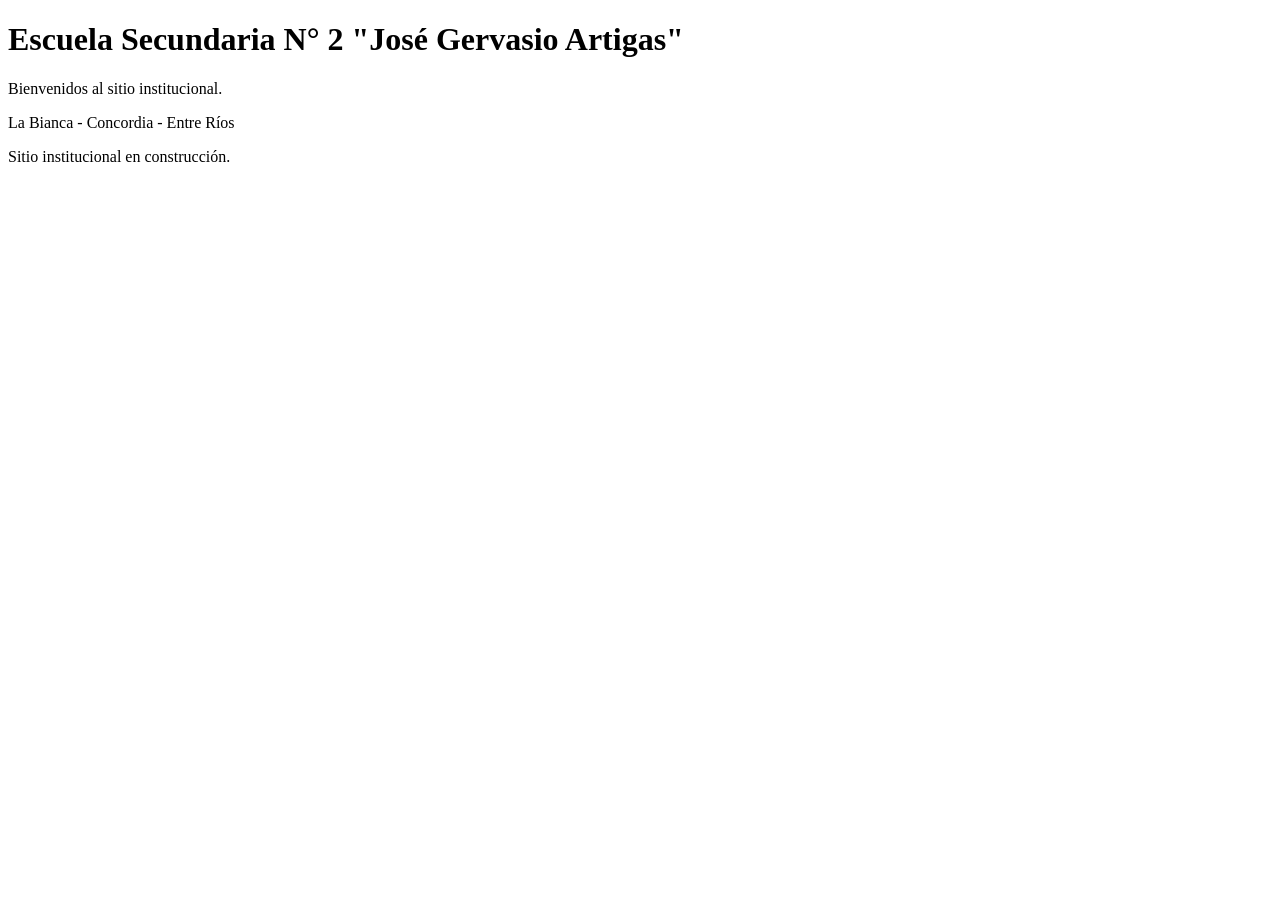
==== index.html @ c614b8de "Update index.html" ====
<!DOCTYPE html>
<html lang="es">
<head>
<meta charset="UTF-8">
<meta name="viewport" content="width=device-width, initial-scale=1.0">
<title>Escuela Secundaria N° 2 José Gervasio Artigas</title>
</head>
<body>

<h1>Escuela Secundaria N° 2 "José Gervasio Artigas"</h1>

<p>Bienvenidos al sitio institucional.</p>

<p>La Bianca - Concordia - Entre Ríos</p>

<p>Sitio institucional en construcción.</p>

</body>
</html>
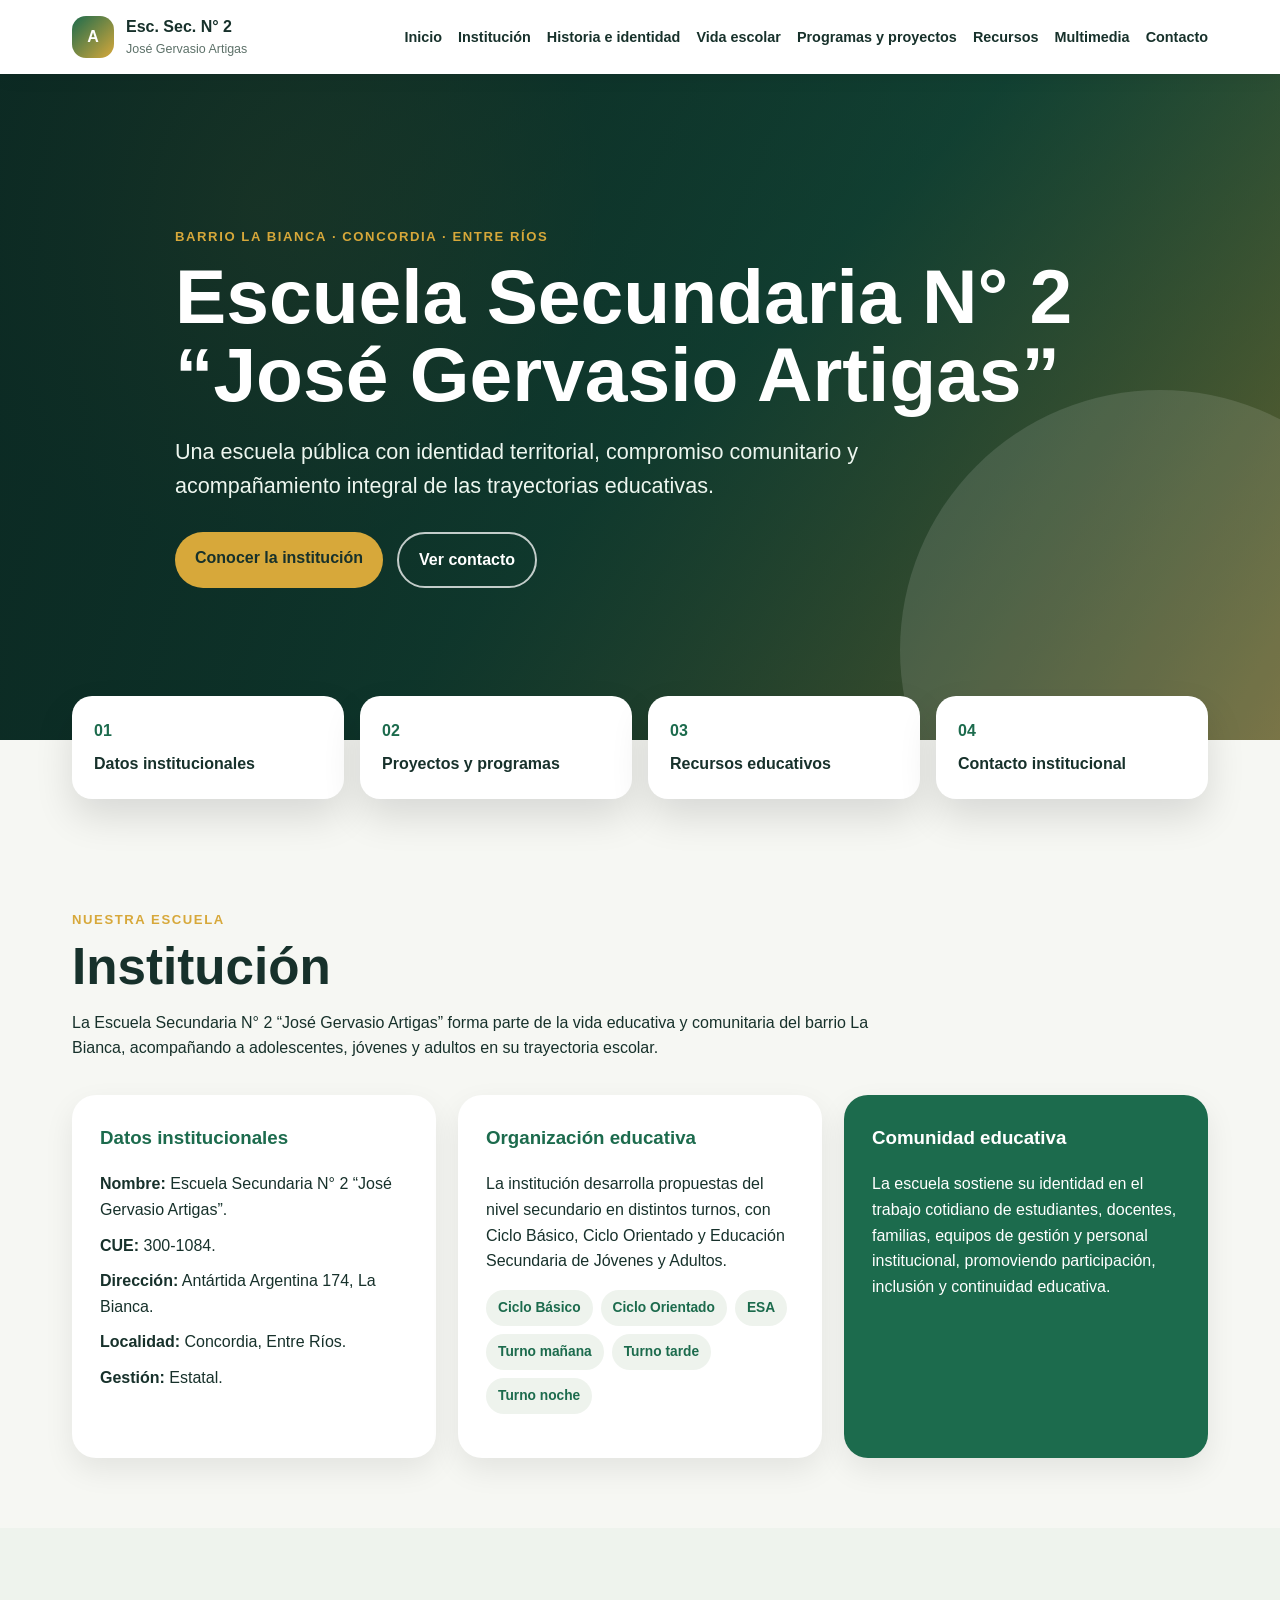
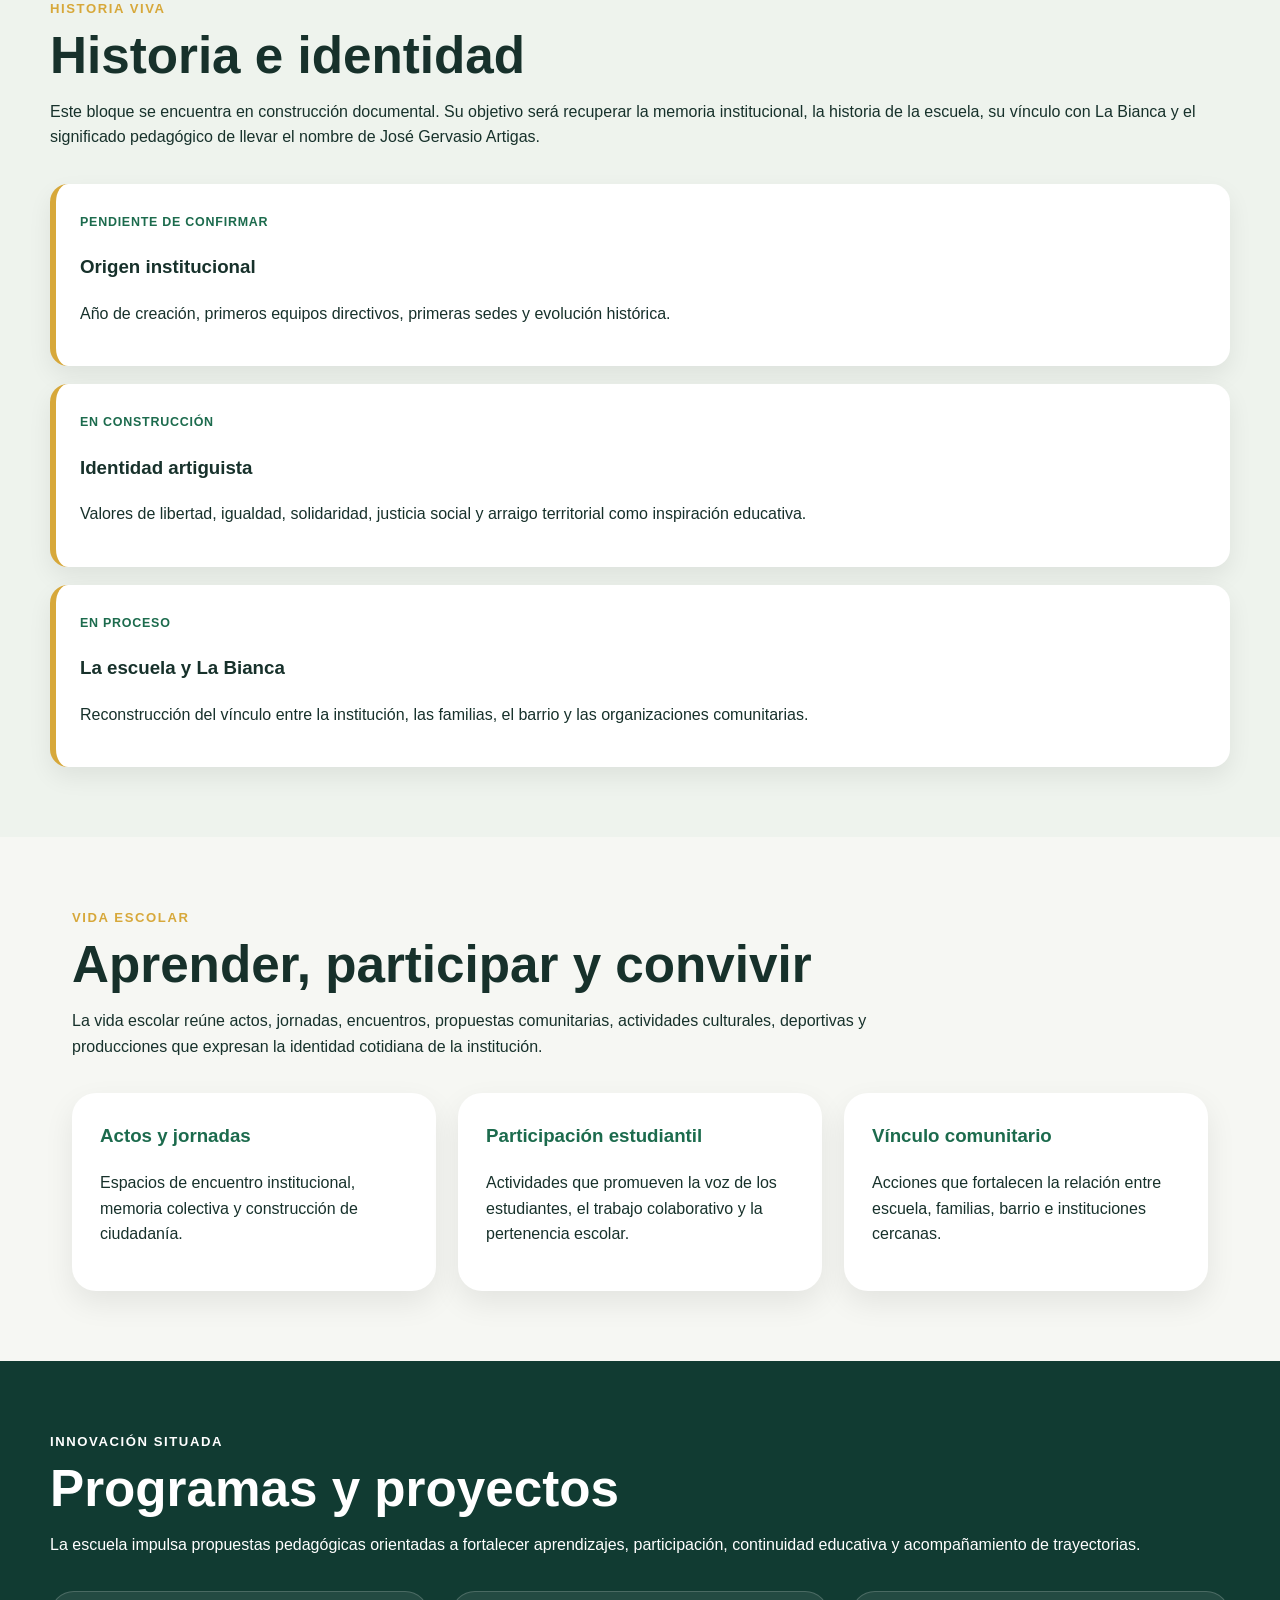
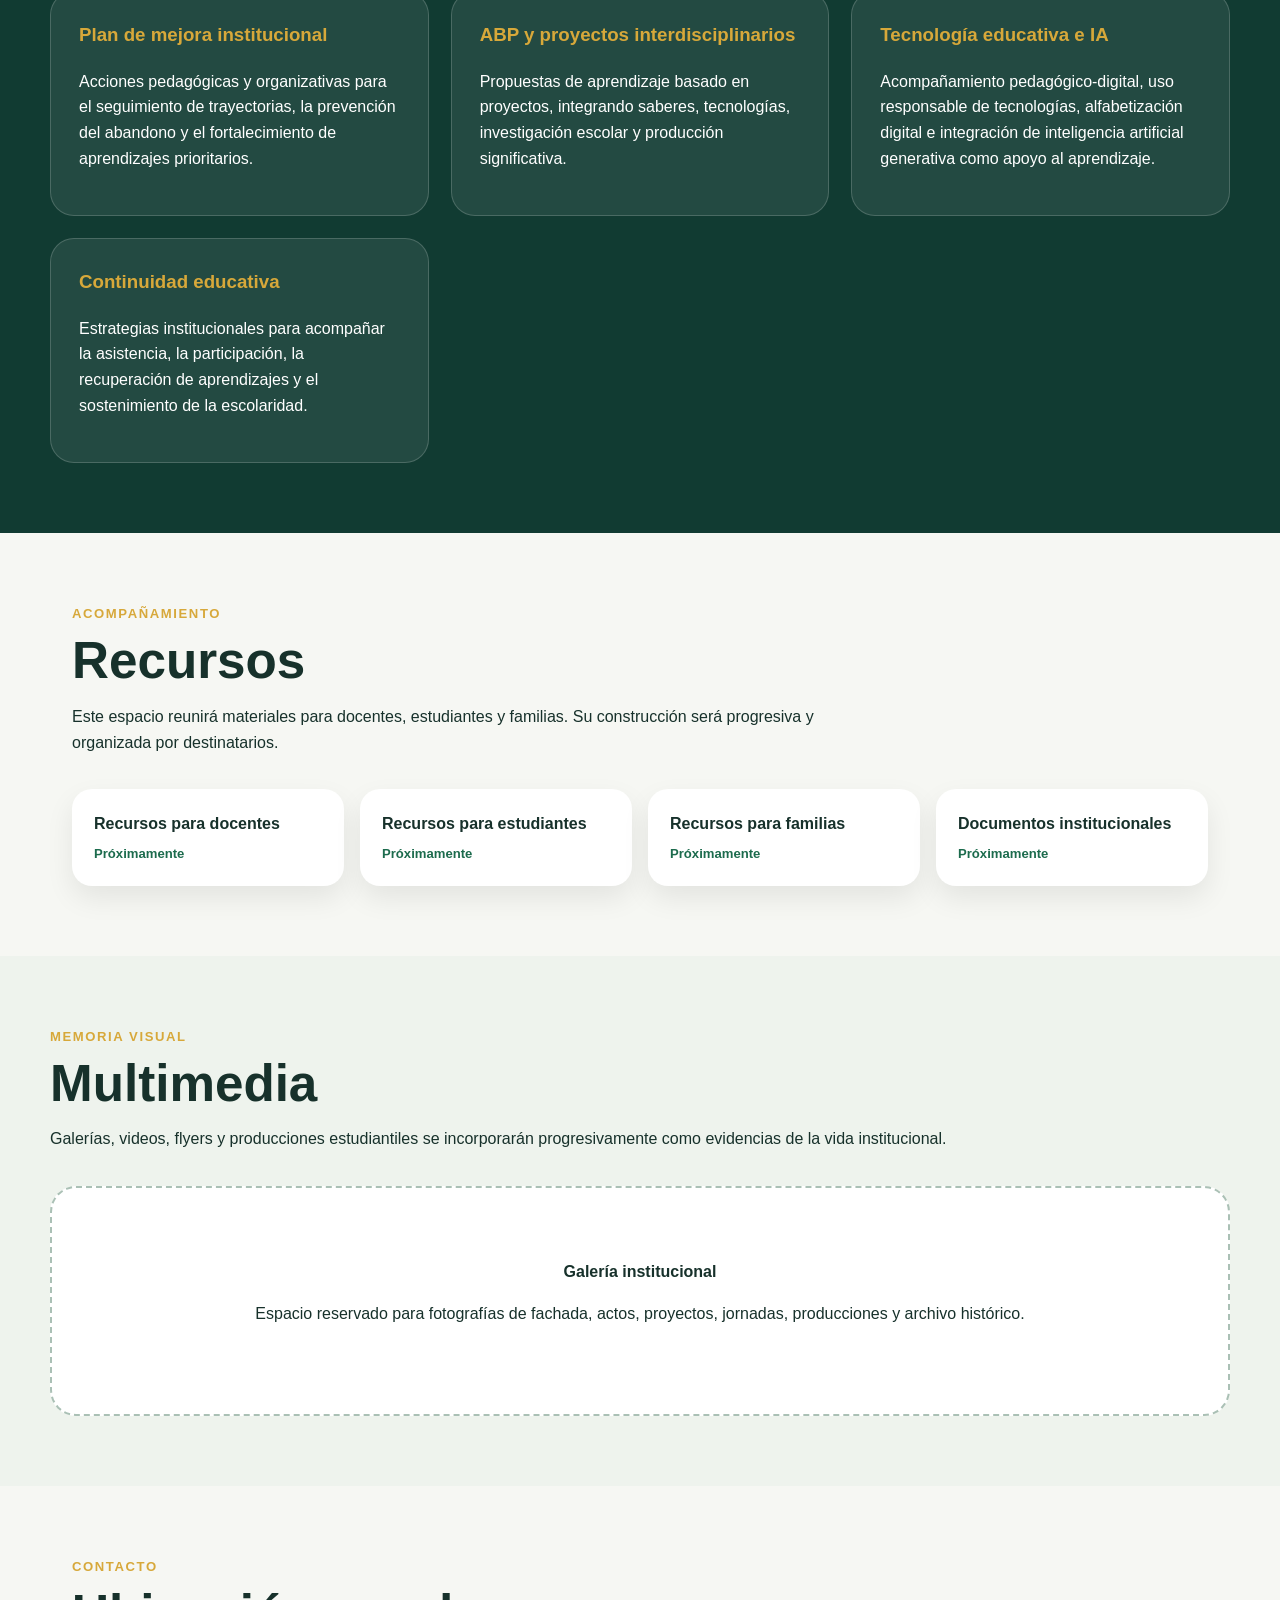
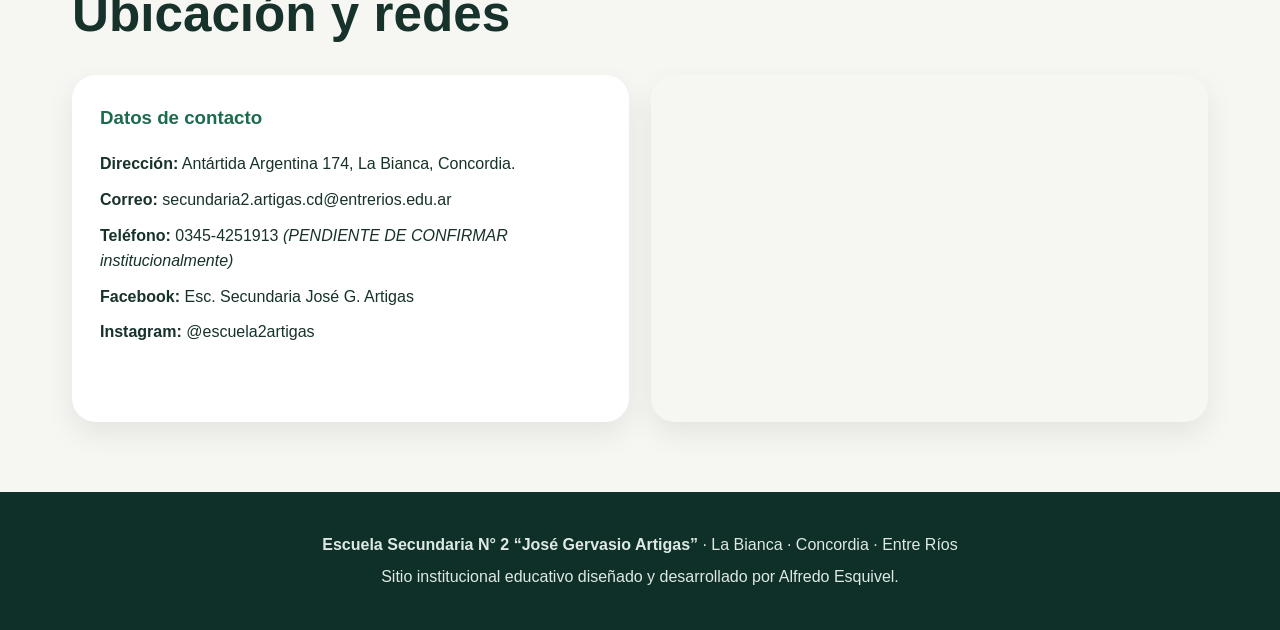
==== commit 6ae46687: "Inicio" ====
--- a/index.html
+++ b/index.html
@@ -1,19 +1,235 @@
 <!DOCTYPE html>
 <html lang="es">
 <head>
-<meta charset="UTF-8">
-<meta name="viewport" content="width=device-width, initial-scale=1.0">
-<title>Escuela Secundaria N° 2 José Gervasio Artigas</title>
+  <meta charset="UTF-8" />
+  <meta name="viewport" content="width=device-width, initial-scale=1.0" />
+  <title>Escuela Secundaria N° 2 José Gervasio Artigas</title>
+  <meta name="description" content="Sitio institucional de la Escuela Secundaria N° 2 José Gervasio Artigas, barrio La Bianca, Concordia, Entre Ríos." />
+  <meta name="keywords" content="Escuela Secundaria N° 2, José Gervasio Artigas, La Bianca, Concordia, Entre Ríos, educación secundaria" />
+  <meta name="author" content="Escuela Secundaria N° 2 José Gervasio Artigas" />
+  <link rel="stylesheet" href="styles.css" />
 </head>
 <body>
-
-<h1>Escuela Secundaria N° 2 "José Gervasio Artigas"</h1>
-
-<p>Bienvenidos al sitio institucional.</p>
-
-<p>La Bianca - Concordia - Entre Ríos</p>
-
-<p>Sitio institucional en construcción.</p>
-
+  <header class="site-header">
+    <nav class="navbar" aria-label="Navegación principal">
+      <a class="brand" href="#inicio">
+        <span class="brand-mark">A</span>
+        <span>
+          <strong>Esc. Sec. N° 2</strong>
+          <small>José Gervasio Artigas</small>
+        </span>
+      </a>
+      <button class="menu-toggle" aria-label="Abrir menú" aria-expanded="false">☰</button>
+      <ul class="nav-links">
+        <li><a href="#inicio">Inicio</a></li>
+        <li><a href="#institucion">Institución</a></li>
+        <li><a href="#identidad">Historia e identidad</a></li>
+        <li><a href="#vida-escolar">Vida escolar</a></li>
+        <li><a href="#proyectos">Programas y proyectos</a></li>
+        <li><a href="#recursos">Recursos</a></li>
+        <li><a href="#multimedia">Multimedia</a></li>
+        <li><a href="#contacto">Contacto</a></li>
+      </ul>
+    </nav>
+  </header>
+
+  <main>
+    <section id="inicio" class="hero">
+      <div class="hero-overlay"></div>
+      <div class="hero-content">
+        <p class="eyebrow">Barrio La Bianca · Concordia · Entre Ríos</p>
+        <h1>Escuela Secundaria N° 2 “José Gervasio Artigas”</h1>
+        <p class="lead">Una escuela pública con identidad territorial, compromiso comunitario y acompañamiento integral de las trayectorias educativas.</p>
+        <div class="hero-actions">
+          <a class="btn primary" href="#institucion">Conocer la institución</a>
+          <a class="btn secondary" href="#contacto">Ver contacto</a>
+        </div>
+      </div>
+    </section>
+
+    <section class="quick-access" aria-label="Accesos rápidos">
+      <a href="#institucion"><span>01</span> Datos institucionales</a>
+      <a href="#proyectos"><span>02</span> Proyectos y programas</a>
+      <a href="#recursos"><span>03</span> Recursos educativos</a>
+      <a href="#contacto"><span>04</span> Contacto institucional</a>
+    </section>
+
+    <section id="institucion" class="section">
+      <div class="section-heading">
+        <p class="eyebrow">Nuestra escuela</p>
+        <h2>Institución</h2>
+        <p>La Escuela Secundaria N° 2 “José Gervasio Artigas” forma parte de la vida educativa y comunitaria del barrio La Bianca, acompañando a adolescentes, jóvenes y adultos en su trayectoria escolar.</p>
+      </div>
+
+      <div class="info-grid">
+        <article class="card">
+          <h3>Datos institucionales</h3>
+          <ul class="clean-list">
+            <li><strong>Nombre:</strong> Escuela Secundaria N° 2 “José Gervasio Artigas”.</li>
+            <li><strong>CUE:</strong> 300-1084.</li>
+            <li><strong>Dirección:</strong> Antártida Argentina 174, La Bianca.</li>
+            <li><strong>Localidad:</strong> Concordia, Entre Ríos.</li>
+            <li><strong>Gestión:</strong> Estatal.</li>
+          </ul>
+        </article>
+
+        <article class="card">
+          <h3>Organización educativa</h3>
+          <p>La institución desarrolla propuestas del nivel secundario en distintos turnos, con Ciclo Básico, Ciclo Orientado y Educación Secundaria de Jóvenes y Adultos.</p>
+          <ul class="tags">
+            <li>Ciclo Básico</li>
+            <li>Ciclo Orientado</li>
+            <li>ESA</li>
+            <li>Turno mañana</li>
+            <li>Turno tarde</li>
+            <li>Turno noche</li>
+          </ul>
+        </article>
+
+        <article class="card highlight">
+          <h3>Comunidad educativa</h3>
+          <p>La escuela sostiene su identidad en el trabajo cotidiano de estudiantes, docentes, familias, equipos de gestión y personal institucional, promoviendo participación, inclusión y continuidad educativa.</p>
+        </article>
+      </div>
+    </section>
+
+    <section id="identidad" class="section soft">
+      <div class="section-heading">
+        <p class="eyebrow">Historia viva</p>
+        <h2>Historia e identidad</h2>
+        <p>Este bloque se encuentra en construcción documental. Su objetivo será recuperar la memoria institucional, la historia de la escuela, su vínculo con La Bianca y el significado pedagógico de llevar el nombre de José Gervasio Artigas.</p>
+      </div>
+      <div class="timeline">
+        <div class="timeline-item">
+          <span>PENDIENTE DE CONFIRMAR</span>
+          <h3>Origen institucional</h3>
+          <p>Año de creación, primeros equipos directivos, primeras sedes y evolución histórica.</p>
+        </div>
+        <div class="timeline-item">
+          <span>EN CONSTRUCCIÓN</span>
+          <h3>Identidad artiguista</h3>
+          <p>Valores de libertad, igualdad, solidaridad, justicia social y arraigo territorial como inspiración educativa.</p>
+        </div>
+        <div class="timeline-item">
+          <span>EN PROCESO</span>
+          <h3>La escuela y La Bianca</h3>
+          <p>Reconstrucción del vínculo entre la institución, las familias, el barrio y las organizaciones comunitarias.</p>
+        </div>
+      </div>
+    </section>
+
+    <section id="vida-escolar" class="section">
+      <div class="section-heading">
+        <p class="eyebrow">Vida escolar</p>
+        <h2>Aprender, participar y convivir</h2>
+        <p>La vida escolar reúne actos, jornadas, encuentros, propuestas comunitarias, actividades culturales, deportivas y producciones que expresan la identidad cotidiana de la institución.</p>
+      </div>
+      <div class="feature-grid">
+        <article>
+          <h3>Actos y jornadas</h3>
+          <p>Espacios de encuentro institucional, memoria colectiva y construcción de ciudadanía.</p>
+        </article>
+        <article>
+          <h3>Participación estudiantil</h3>
+          <p>Actividades que promueven la voz de los estudiantes, el trabajo colaborativo y la pertenencia escolar.</p>
+        </article>
+        <article>
+          <h3>Vínculo comunitario</h3>
+          <p>Acciones que fortalecen la relación entre escuela, familias, barrio e instituciones cercanas.</p>
+        </article>
+      </div>
+    </section>
+
+    <section id="proyectos" class="section deep">
+      <div class="section-heading light">
+        <p class="eyebrow">Innovación situada</p>
+        <h2>Programas y proyectos</h2>
+        <p>La escuela impulsa propuestas pedagógicas orientadas a fortalecer aprendizajes, participación, continuidad educativa y acompañamiento de trayectorias.</p>
+      </div>
+      <div class="project-grid">
+        <article class="project-card">
+          <h3>Plan de mejora institucional</h3>
+          <p>Acciones pedagógicas y organizativas para el seguimiento de trayectorias, la prevención del abandono y el fortalecimiento de aprendizajes prioritarios.</p>
+        </article>
+        <article class="project-card">
+          <h3>ABP y proyectos interdisciplinarios</h3>
+          <p>Propuestas de aprendizaje basado en proyectos, integrando saberes, tecnologías, investigación escolar y producción significativa.</p>
+        </article>
+        <article class="project-card">
+          <h3>Tecnología educativa e IA</h3>
+          <p>Acompañamiento pedagógico-digital, uso responsable de tecnologías, alfabetización digital e integración de inteligencia artificial generativa como apoyo al aprendizaje.</p>
+        </article>
+        <article class="project-card">
+          <h3>Continuidad educativa</h3>
+          <p>Estrategias institucionales para acompañar la asistencia, la participación, la recuperación de aprendizajes y el sostenimiento de la escolaridad.</p>
+        </article>
+      </div>
+    </section>
+
+    <section id="recursos" class="section">
+      <div class="section-heading">
+        <p class="eyebrow">Acompañamiento</p>
+        <h2>Recursos</h2>
+        <p>Este espacio reunirá materiales para docentes, estudiantes y familias. Su construcción será progresiva y organizada por destinatarios.</p>
+      </div>
+      <div class="resources">
+        <a href="#" aria-disabled="true">Recursos para docentes <span>Próximamente</span></a>
+        <a href="#" aria-disabled="true">Recursos para estudiantes <span>Próximamente</span></a>
+        <a href="#" aria-disabled="true">Recursos para familias <span>Próximamente</span></a>
+        <a href="#" aria-disabled="true">Documentos institucionales <span>Próximamente</span></a>
+      </div>
+    </section>
+
+    <section id="multimedia" class="section soft">
+      <div class="section-heading">
+        <p class="eyebrow">Memoria visual</p>
+        <h2>Multimedia</h2>
+        <p>Galerías, videos, flyers y producciones estudiantiles se incorporarán progresivamente como evidencias de la vida institucional.</p>
+      </div>
+      <div class="gallery-placeholder">
+        <div>
+          <strong>Galería institucional</strong>
+          <p>Espacio reservado para fotografías de fachada, actos, proyectos, jornadas, producciones y archivo histórico.</p>
+        </div>
+      </div>
+    </section>
+
+    <section id="contacto" class="section contact">
+      <div class="section-heading">
+        <p class="eyebrow">Contacto</p>
+        <h2>Ubicación y redes</h2>
+      </div>
+      <div class="contact-grid">
+        <article class="card">
+          <h3>Datos de contacto</h3>
+          <ul class="clean-list">
+            <li><strong>Dirección:</strong> Antártida Argentina 174, La Bianca, Concordia.</li>
+            <li><strong>Correo:</strong> secundaria2.artigas.cd@entrerios.edu.ar</li>
+            <li><strong>Teléfono:</strong> 0345-4251913 <em>(PENDIENTE DE CONFIRMAR institucionalmente)</em></li>
+            <li><strong>Facebook:</strong> Esc. Secundaria José G. Artigas</li>
+            <li><strong>Instagram:</strong> @escuela2artigas</li>
+          </ul>
+        </article>
+        <article class="map-card">
+          <iframe title="Mapa de la Escuela Secundaria N° 2 José Gervasio Artigas" src="https://www.google.com/maps?q=Ant%C3%A1rtida%20Argentina%20174%20La%20Bianca%20Concordia%20Entre%20R%C3%ADos&output=embed" loading="lazy"></iframe>
+        </article>
+      </div>
+    </section>
+  </main>
+
+  <footer class="footer">
+    <p><strong>Escuela Secundaria N° 2 “José Gervasio Artigas”</strong> · La Bianca · Concordia · Entre Ríos</p>
+    <p>Sitio institucional educativo diseñado y desarrollado por Alfredo Esquivel.</p>
+  </footer>
+
+  <script>
+    const toggle = document.querySelector('.menu-toggle');
+    const nav = document.querySelector('.nav-links');
+    toggle.addEventListener('click', () => {
+      const expanded = toggle.getAttribute('aria-expanded') === 'true';
+      toggle.setAttribute('aria-expanded', !expanded);
+      nav.classList.toggle('open');
+    });
+  </script>
 </body>
 </html>
--- a/styles.css
+++ b/styles.css
@@ -0,0 +1 @@
+*{box-sizing:border-box}html{scroll-behavior:smooth}body{margin:0;font-family:Arial,Helvetica,sans-serif;color:#17312b;background:#f6f7f3;line-height:1.6}.site-header{position:sticky;top:0;z-index:20;background:rgba(255,255,255,.95);backdrop-filter:blur(12px);box-shadow:0 2px 18px rgba(0,0,0,.08)}.navbar{max-width:1180px;margin:auto;display:flex;align-items:center;justify-content:space-between;padding:14px 22px}.brand{display:flex;gap:12px;align-items:center;text-decoration:none;color:#17312b}.brand-mark{width:42px;height:42px;border-radius:14px;background:linear-gradient(135deg,#1c6b4d,#d7a83a);display:grid;place-items:center;color:#fff;font-weight:800}.brand small{display:block;color:#5d7169;font-size:.78rem}.nav-links{display:flex;gap:16px;list-style:none;margin:0;padding:0}.nav-links a{color:#17312b;text-decoration:none;font-weight:700;font-size:.9rem}.nav-links a:hover{color:#1c6b4d}.menu-toggle{display:none;border:0;background:#1c6b4d;color:#fff;border-radius:10px;font-size:1.3rem;padding:8px 12px}.hero{position:relative;min-height:74vh;display:flex;align-items:center;background:radial-gradient(circle at 20% 20%,rgba(215,168,58,.35),transparent 30%),linear-gradient(135deg,#103d32,#1d6b4e 52%,#d7a83a);overflow:hidden}.hero:after{content:"";position:absolute;right:-140px;bottom:-170px;width:520px;height:520px;border-radius:50%;background:rgba(255,255,255,.12)}.hero-overlay{position:absolute;inset:0;background:linear-gradient(90deg,rgba(11,40,34,.92),rgba(11,40,34,.55))}.hero-content{position:relative;max-width:1180px;margin:auto;padding:80px 24px;color:#fff}.eyebrow{text-transform:uppercase;letter-spacing:.12em;font-weight:800;font-size:.82rem;color:#d7a83a;margin:0 0 10px}.hero h1{font-size:clamp(2.3rem,6vw,5rem);line-height:1.02;margin:0 0 18px;max-width:930px}.lead{font-size:clamp(1.1rem,2vw,1.35rem);max-width:760px;color:#edf6ef}.hero-actions{display:flex;gap:14px;flex-wrap:wrap;margin-top:28px}.btn{display:inline-block;padding:13px 20px;border-radius:999px;font-weight:800;text-decoration:none}.btn.primary{background:#d7a83a;color:#17312b}.btn.secondary{border:2px solid rgba(255,255,255,.75);color:#fff}.quick-access{max-width:1180px;margin:-44px auto 40px;position:relative;z-index:5;display:grid;grid-template-columns:repeat(4,1fr);gap:16px;padding:0 22px}.quick-access a{background:#fff;border-radius:20px;padding:22px;text-decoration:none;color:#17312b;font-weight:800;box-shadow:0 18px 38px rgba(0,0,0,.12)}.quick-access span{display:block;color:#1c6b4d;margin-bottom:8px}.section{max-width:1180px;margin:auto;padding:70px 22px}.section.soft{max-width:none;background:#eef3ed}.section.soft>.section-heading,.section.soft>.timeline,.section.soft>.gallery-placeholder{max-width:1180px;margin-left:auto;margin-right:auto}.section.deep{max-width:none;background:#113b32;color:#fff}.section.deep>.section-heading,.section.deep>.project-grid{max-width:1180px;margin-left:auto;margin-right:auto}.section-heading{max-width:820px;margin-bottom:34px}.section-heading h2{font-size:clamp(2rem,4vw,3.2rem);line-height:1.05;margin:0 0 12px;color:#17312b}.section-heading.light h2,.section-heading.light p{color:#fff}.info-grid,.feature-grid,.project-grid,.contact-grid{display:grid;grid-template-columns:repeat(3,1fr);gap:22px}.contact-grid{grid-template-columns:1fr 1fr}.card,.feature-grid article,.project-card{background:#fff;border-radius:24px;padding:28px;box-shadow:0 12px 30px rgba(0,0,0,.08)}.card h3,.feature-grid h3,.project-card h3{margin-top:0;color:#1c6b4d}.card.highlight{background:#1c6b4d;color:#fff}.card.highlight h3{color:#fff}.clean-list{padding-left:0;list-style:none}.clean-list li{margin:10px 0}.tags{display:flex;flex-wrap:wrap;gap:8px;padding:0;list-style:none}.tags li{background:#eef3ed;color:#1c6b4d;border-radius:999px;padding:7px 12px;font-weight:700;font-size:.86rem}.timeline{display:grid;gap:18px}.timeline-item{background:#fff;border-left:6px solid #d7a83a;border-radius:18px;padding:24px;box-shadow:0 10px 24px rgba(0,0,0,.07)}.timeline-item span{font-weight:800;color:#1c6b4d;font-size:.78rem;letter-spacing:.06em}.project-card{background:rgba(255,255,255,.08);border:1px solid rgba(255,255,255,.18);box-shadow:none}.project-card h3{color:#d7a83a}.resources{display:grid;grid-template-columns:repeat(4,1fr);gap:16px}.resources a{display:flex;flex-direction:column;gap:6px;padding:22px;border-radius:20px;background:#fff;text-decoration:none;color:#17312b;font-weight:800;box-shadow:0 12px 28px rgba(0,0,0,.08)}.resources span{font-size:.82rem;color:#1c6b4d}.gallery-placeholder{min-height:230px;border:2px dashed #aac0b5;border-radius:26px;display:grid;place-items:center;text-align:center;background:#fff;padding:30px}.map-card{border-radius:24px;overflow:hidden;min-height:340px;box-shadow:0 12px 30px rgba(0,0,0,.08)}.map-card iframe{width:100%;height:100%;border:0;min-height:340px}.footer{text-align:center;background:#0f3029;color:#fff;padding:34px 20px}.footer p{margin:6px 0;color:#dfe9e4}@media(max-width:900px){.menu-toggle{display:block}.nav-links{position:absolute;top:70px;left:16px;right:16px;background:#fff;display:none;flex-direction:column;border-radius:18px;padding:18px;box-shadow:0 18px 38px rgba(0,0,0,.16)}.nav-links.open{display:flex}.quick-access,.info-grid,.feature-grid,.project-grid,.resources,.contact-grid{grid-template-columns:1fr}.hero{min-height:68vh}.section{padding:54px 18px}}
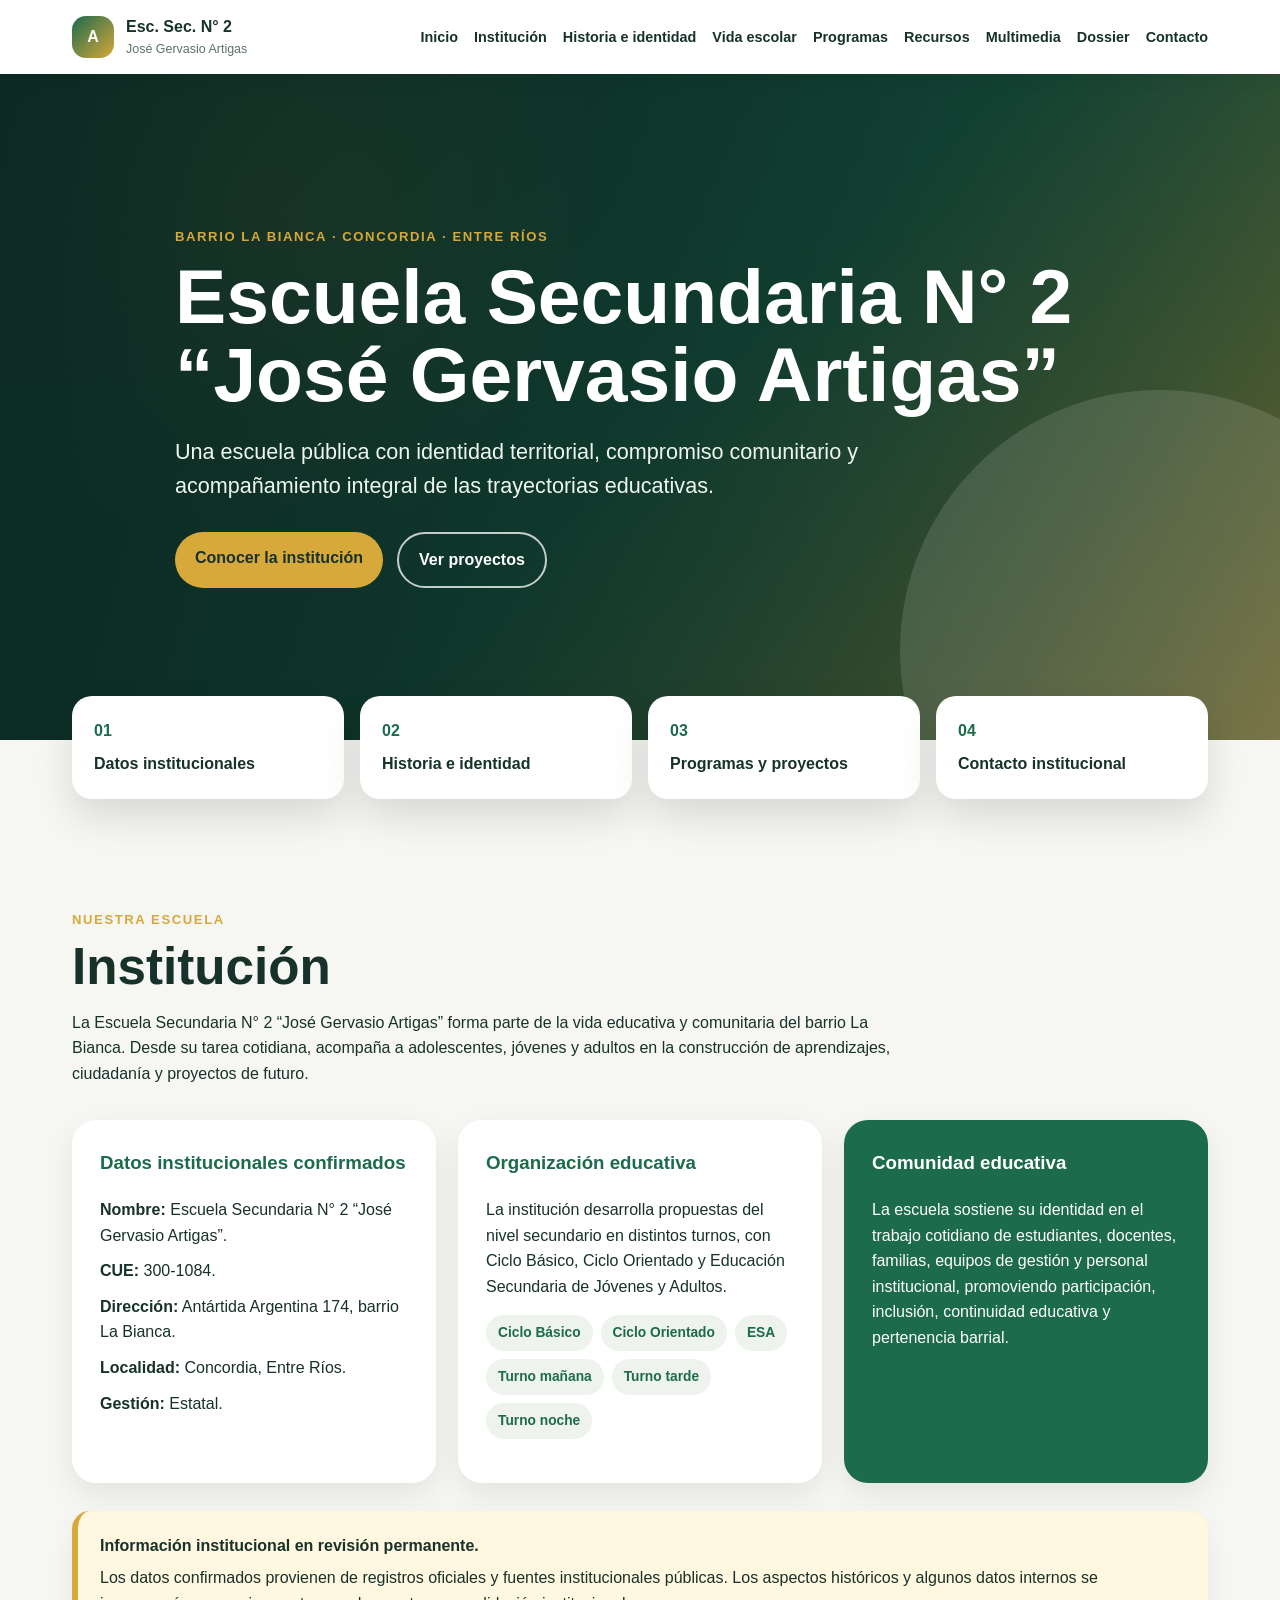
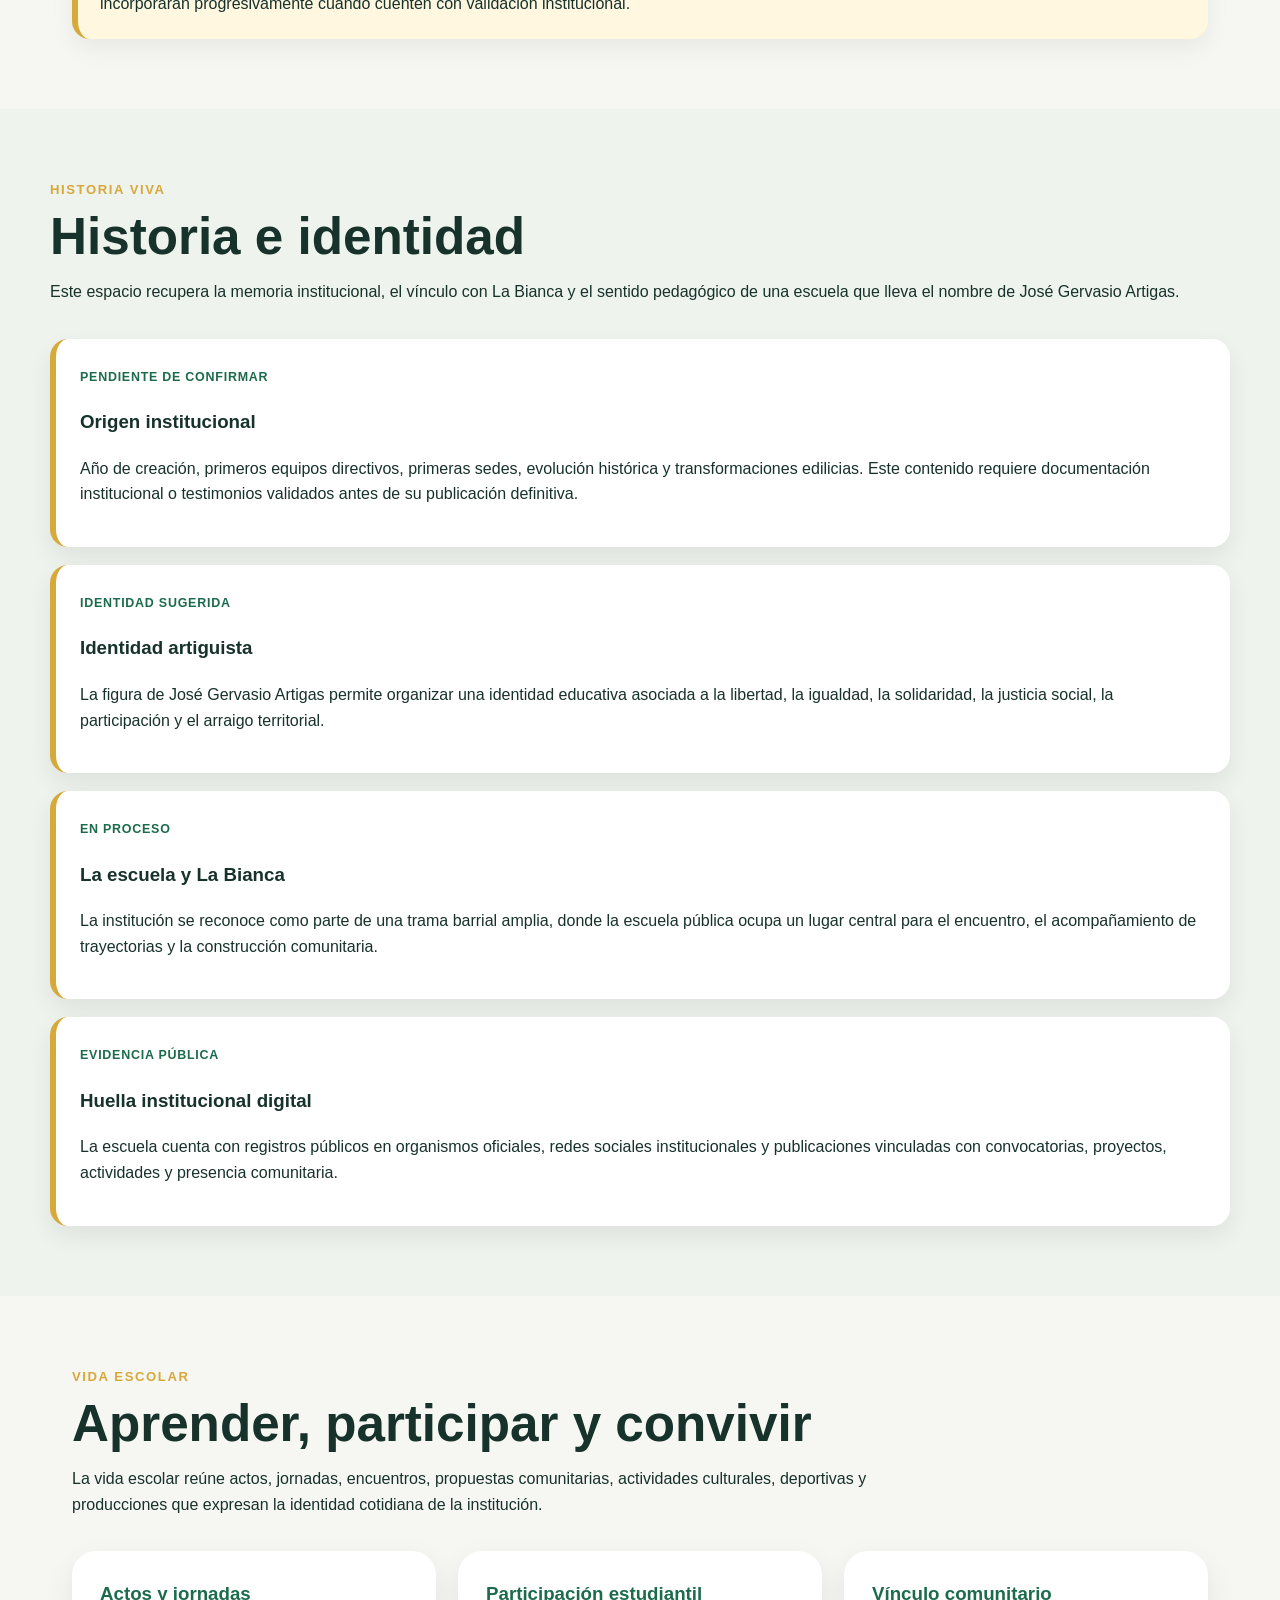
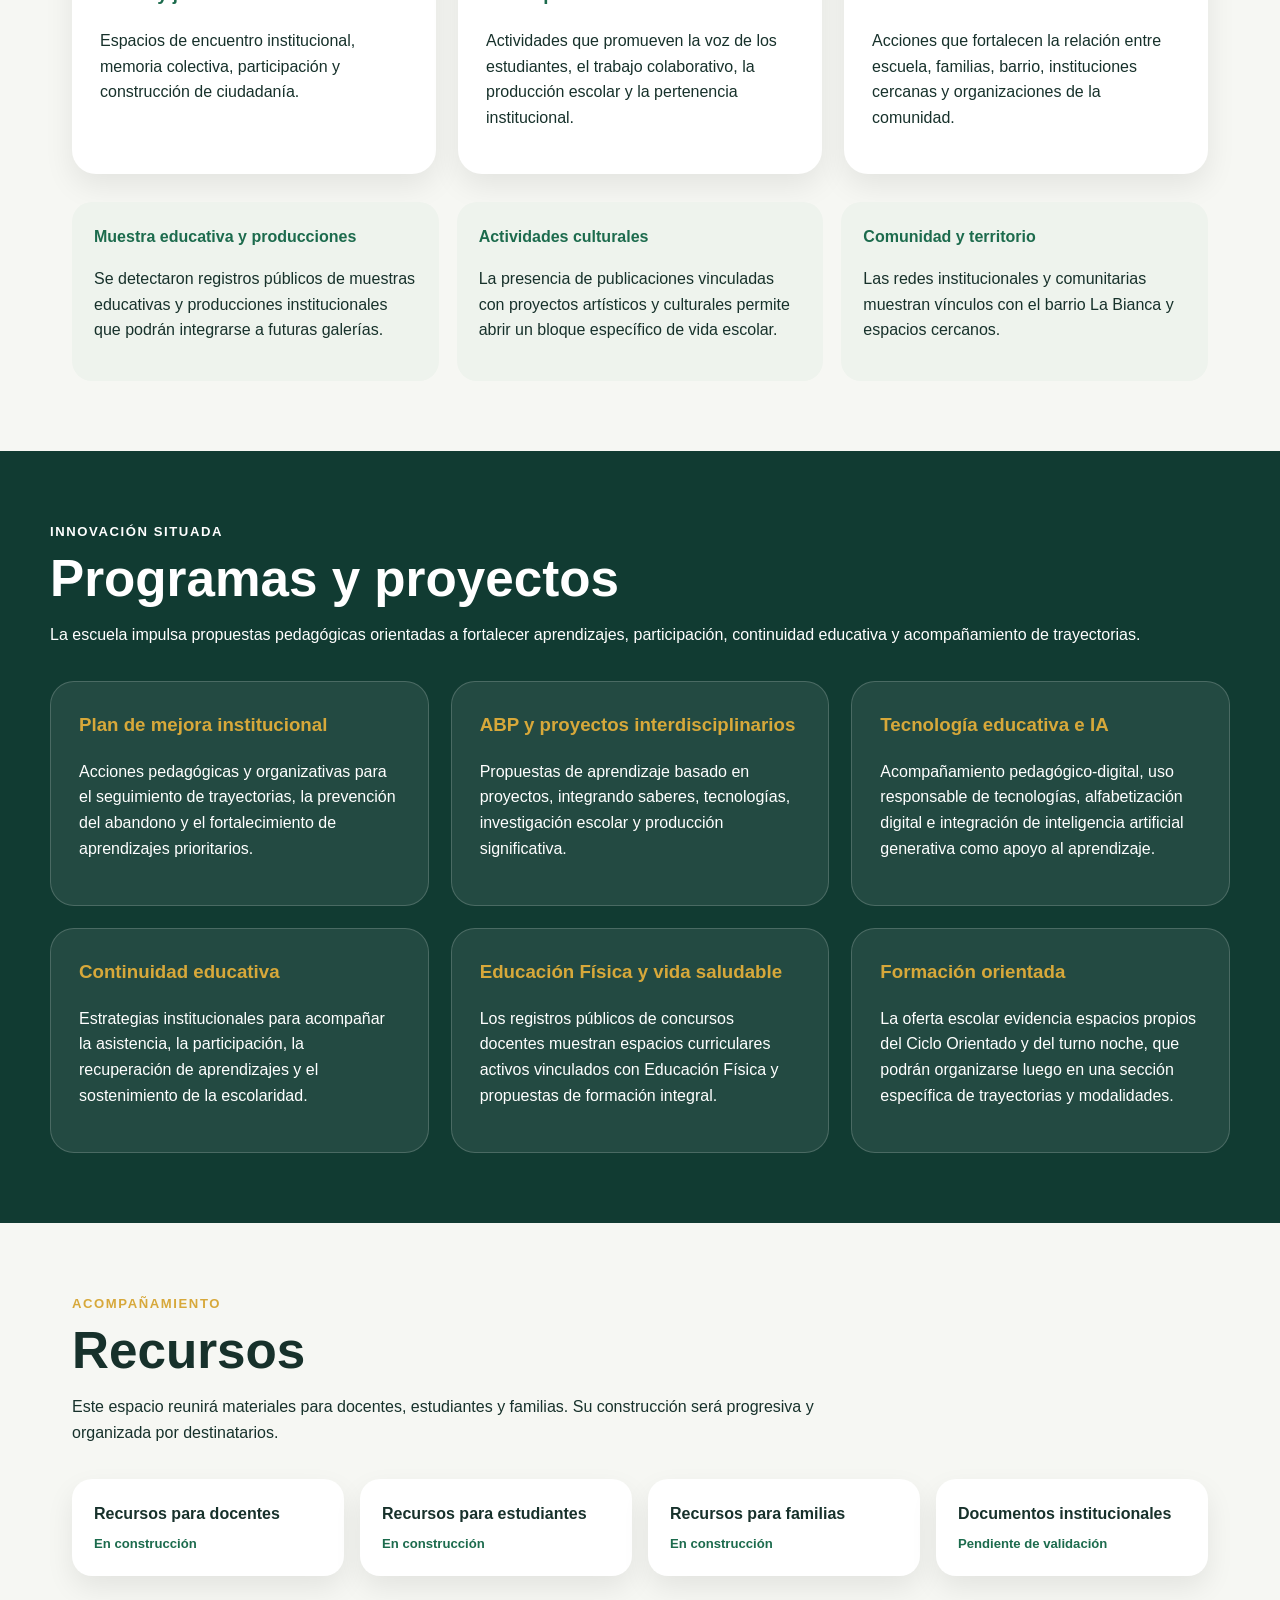
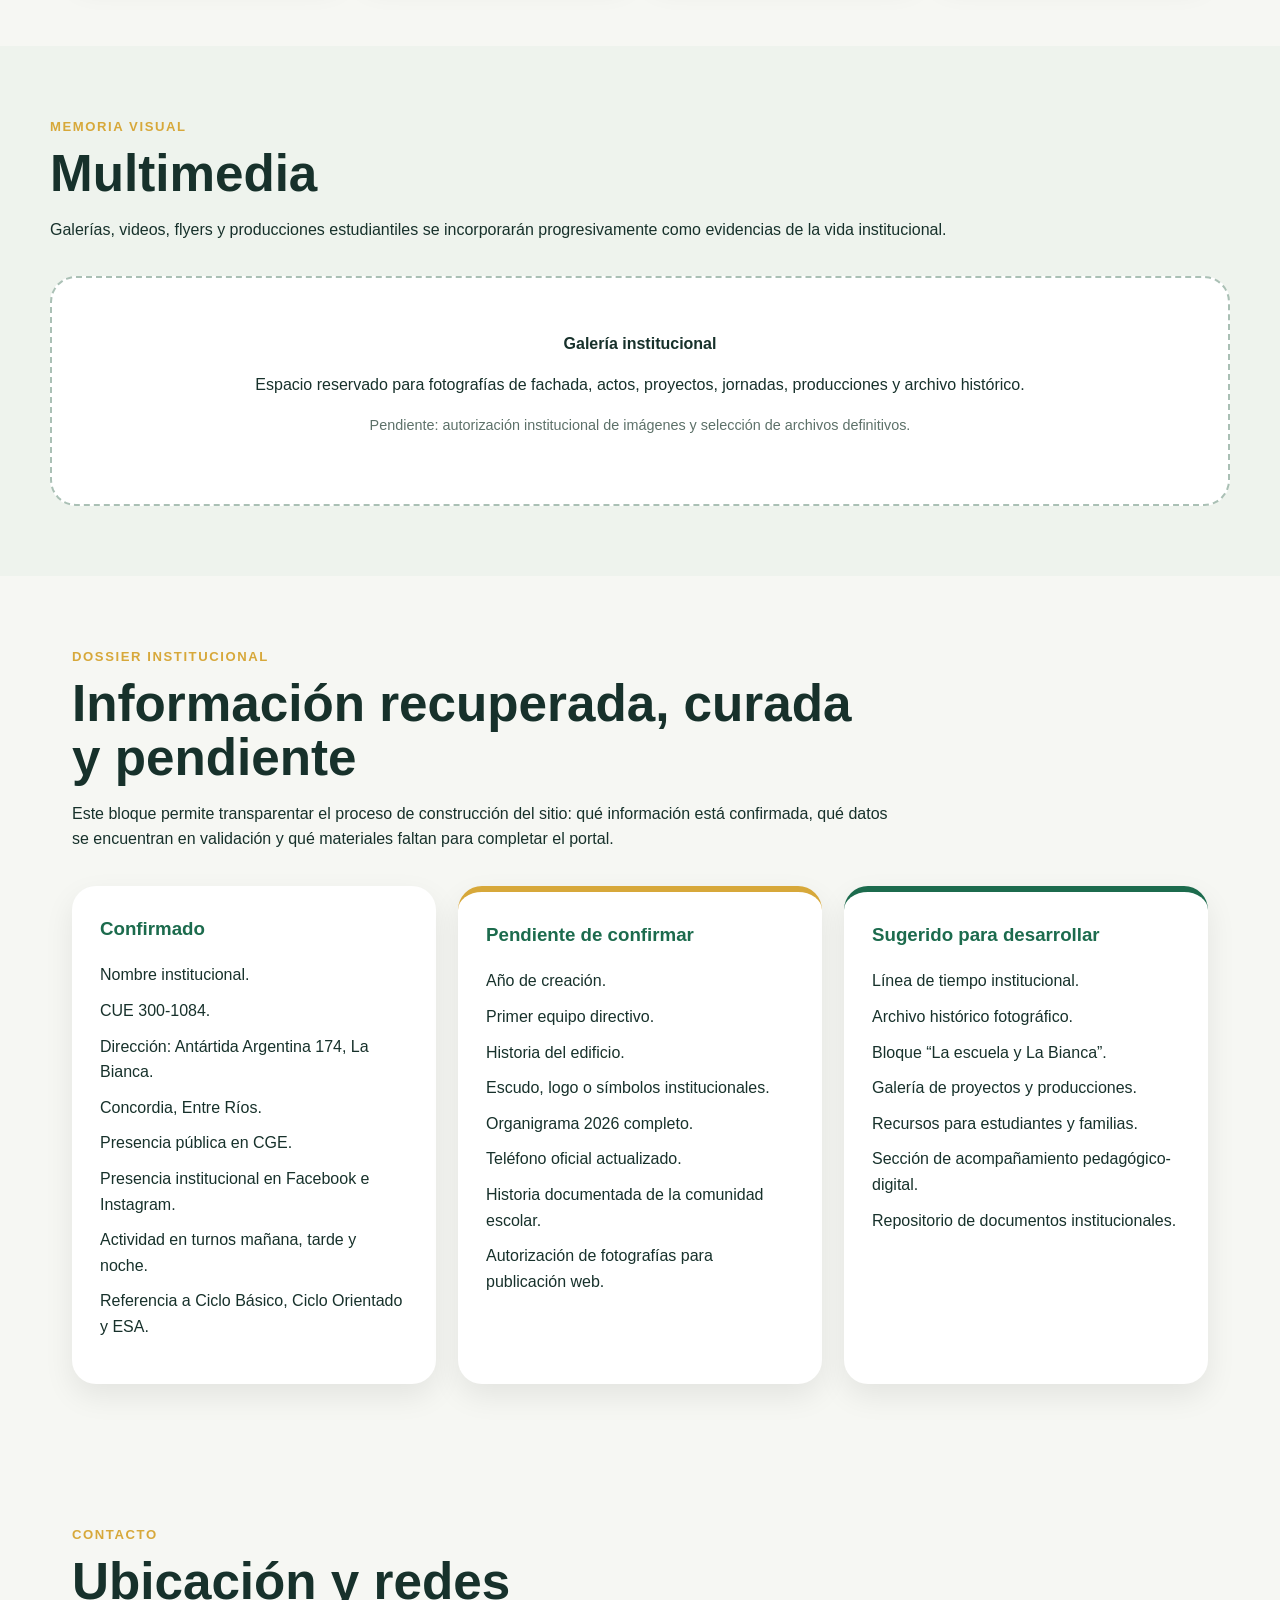
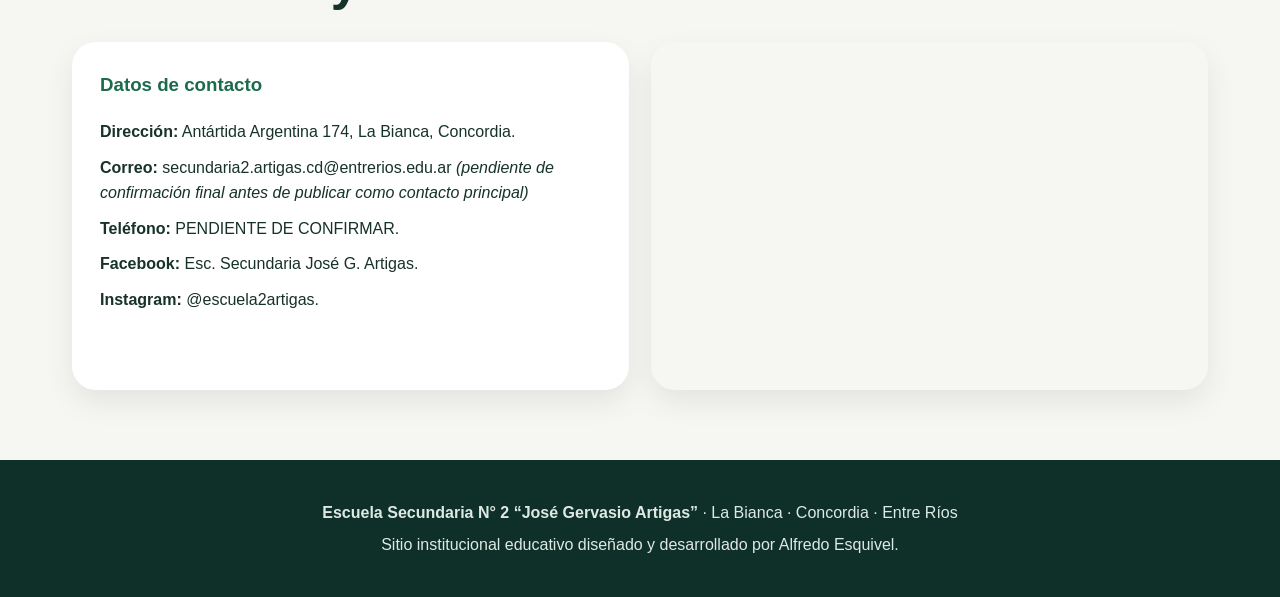
==== commit 5c2c9d56: "Inicio 2" ====
--- a/index.html
+++ b/index.html
@@ -5,7 +5,7 @@
   <meta name="viewport" content="width=device-width, initial-scale=1.0" />
   <title>Escuela Secundaria N° 2 José Gervasio Artigas</title>
   <meta name="description" content="Sitio institucional de la Escuela Secundaria N° 2 José Gervasio Artigas, barrio La Bianca, Concordia, Entre Ríos." />
-  <meta name="keywords" content="Escuela Secundaria N° 2, José Gervasio Artigas, La Bianca, Concordia, Entre Ríos, educación secundaria" />
+  <meta name="keywords" content="Escuela Secundaria N° 2, José Gervasio Artigas, La Bianca, Concordia, Entre Ríos, educación secundaria, ESA, comunidad educativa" />
   <meta name="author" content="Escuela Secundaria N° 2 José Gervasio Artigas" />
   <link rel="stylesheet" href="styles.css" />
 </head>
@@ -25,9 +25,10 @@
         <li><a href="#institucion">Institución</a></li>
         <li><a href="#identidad">Historia e identidad</a></li>
         <li><a href="#vida-escolar">Vida escolar</a></li>
-        <li><a href="#proyectos">Programas y proyectos</a></li>
+        <li><a href="#proyectos">Programas</a></li>
         <li><a href="#recursos">Recursos</a></li>
         <li><a href="#multimedia">Multimedia</a></li>
+        <li><a href="#curaduria">Dossier</a></li>
         <li><a href="#contacto">Contacto</a></li>
       </ul>
     </nav>
@@ -42,15 +43,15 @@
         <p class="lead">Una escuela pública con identidad territorial, compromiso comunitario y acompañamiento integral de las trayectorias educativas.</p>
         <div class="hero-actions">
           <a class="btn primary" href="#institucion">Conocer la institución</a>
-          <a class="btn secondary" href="#contacto">Ver contacto</a>
+          <a class="btn secondary" href="#proyectos">Ver proyectos</a>
         </div>
       </div>
     </section>
 
     <section class="quick-access" aria-label="Accesos rápidos">
       <a href="#institucion"><span>01</span> Datos institucionales</a>
-      <a href="#proyectos"><span>02</span> Proyectos y programas</a>
-      <a href="#recursos"><span>03</span> Recursos educativos</a>
+      <a href="#identidad"><span>02</span> Historia e identidad</a>
+      <a href="#proyectos"><span>03</span> Programas y proyectos</a>
       <a href="#contacto"><span>04</span> Contacto institucional</a>
     </section>
 
@@ -58,16 +59,16 @@
       <div class="section-heading">
         <p class="eyebrow">Nuestra escuela</p>
         <h2>Institución</h2>
-        <p>La Escuela Secundaria N° 2 “José Gervasio Artigas” forma parte de la vida educativa y comunitaria del barrio La Bianca, acompañando a adolescentes, jóvenes y adultos en su trayectoria escolar.</p>
+        <p>La Escuela Secundaria N° 2 “José Gervasio Artigas” forma parte de la vida educativa y comunitaria del barrio La Bianca. Desde su tarea cotidiana, acompaña a adolescentes, jóvenes y adultos en la construcción de aprendizajes, ciudadanía y proyectos de futuro.</p>
       </div>
 
       <div class="info-grid">
         <article class="card">
-          <h3>Datos institucionales</h3>
+          <h3>Datos institucionales confirmados</h3>
           <ul class="clean-list">
             <li><strong>Nombre:</strong> Escuela Secundaria N° 2 “José Gervasio Artigas”.</li>
             <li><strong>CUE:</strong> 300-1084.</li>
-            <li><strong>Dirección:</strong> Antártida Argentina 174, La Bianca.</li>
+            <li><strong>Dirección:</strong> Antártida Argentina 174, barrio La Bianca.</li>
             <li><strong>Localidad:</strong> Concordia, Entre Ríos.</li>
             <li><strong>Gestión:</strong> Estatal.</li>
           </ul>
@@ -88,8 +89,13 @@
 
         <article class="card highlight">
           <h3>Comunidad educativa</h3>
-          <p>La escuela sostiene su identidad en el trabajo cotidiano de estudiantes, docentes, familias, equipos de gestión y personal institucional, promoviendo participación, inclusión y continuidad educativa.</p>
-        </article>
+          <p>La escuela sostiene su identidad en el trabajo cotidiano de estudiantes, docentes, familias, equipos de gestión y personal institucional, promoviendo participación, inclusión, continuidad educativa y pertenencia barrial.</p>
+        </article>
+      </div>
+
+      <div class="notice-card">
+        <strong>Información institucional en revisión permanente.</strong>
+        <p>Los datos confirmados provienen de registros oficiales y fuentes institucionales públicas. Los aspectos históricos y algunos datos internos se incorporarán progresivamente cuando cuenten con validación institucional.</p>
       </div>
     </section>
 
@@ -97,23 +103,28 @@
       <div class="section-heading">
         <p class="eyebrow">Historia viva</p>
         <h2>Historia e identidad</h2>
-        <p>Este bloque se encuentra en construcción documental. Su objetivo será recuperar la memoria institucional, la historia de la escuela, su vínculo con La Bianca y el significado pedagógico de llevar el nombre de José Gervasio Artigas.</p>
+        <p>Este espacio recupera la memoria institucional, el vínculo con La Bianca y el sentido pedagógico de una escuela que lleva el nombre de José Gervasio Artigas.</p>
       </div>
       <div class="timeline">
         <div class="timeline-item">
           <span>PENDIENTE DE CONFIRMAR</span>
           <h3>Origen institucional</h3>
-          <p>Año de creación, primeros equipos directivos, primeras sedes y evolución histórica.</p>
+          <p>Año de creación, primeros equipos directivos, primeras sedes, evolución histórica y transformaciones edilicias. Este contenido requiere documentación institucional o testimonios validados antes de su publicación definitiva.</p>
         </div>
         <div class="timeline-item">
-          <span>EN CONSTRUCCIÓN</span>
+          <span>IDENTIDAD SUGERIDA</span>
           <h3>Identidad artiguista</h3>
-          <p>Valores de libertad, igualdad, solidaridad, justicia social y arraigo territorial como inspiración educativa.</p>
+          <p>La figura de José Gervasio Artigas permite organizar una identidad educativa asociada a la libertad, la igualdad, la solidaridad, la justicia social, la participación y el arraigo territorial.</p>
         </div>
         <div class="timeline-item">
           <span>EN PROCESO</span>
           <h3>La escuela y La Bianca</h3>
-          <p>Reconstrucción del vínculo entre la institución, las familias, el barrio y las organizaciones comunitarias.</p>
+          <p>La institución se reconoce como parte de una trama barrial amplia, donde la escuela pública ocupa un lugar central para el encuentro, el acompañamiento de trayectorias y la construcción comunitaria.</p>
+        </div>
+        <div class="timeline-item">
+          <span>EVIDENCIA PÚBLICA</span>
+          <h3>Huella institucional digital</h3>
+          <p>La escuela cuenta con registros públicos en organismos oficiales, redes sociales institucionales y publicaciones vinculadas con convocatorias, proyectos, actividades y presencia comunitaria.</p>
         </div>
       </div>
     </section>
@@ -127,16 +138,31 @@
       <div class="feature-grid">
         <article>
           <h3>Actos y jornadas</h3>
-          <p>Espacios de encuentro institucional, memoria colectiva y construcción de ciudadanía.</p>
+          <p>Espacios de encuentro institucional, memoria colectiva, participación y construcción de ciudadanía.</p>
         </article>
         <article>
           <h3>Participación estudiantil</h3>
-          <p>Actividades que promueven la voz de los estudiantes, el trabajo colaborativo y la pertenencia escolar.</p>
+          <p>Actividades que promueven la voz de los estudiantes, el trabajo colaborativo, la producción escolar y la pertenencia institucional.</p>
         </article>
         <article>
           <h3>Vínculo comunitario</h3>
-          <p>Acciones que fortalecen la relación entre escuela, familias, barrio e instituciones cercanas.</p>
-        </article>
+          <p>Acciones que fortalecen la relación entre escuela, familias, barrio, instituciones cercanas y organizaciones de la comunidad.</p>
+        </article>
+      </div>
+
+      <div class="evidence-strip">
+        <div>
+          <strong>Muestra educativa y producciones</strong>
+          <p>Se detectaron registros públicos de muestras educativas y producciones institucionales que podrán integrarse a futuras galerías.</p>
+        </div>
+        <div>
+          <strong>Actividades culturales</strong>
+          <p>La presencia de publicaciones vinculadas con proyectos artísticos y culturales permite abrir un bloque específico de vida escolar.</p>
+        </div>
+        <div>
+          <strong>Comunidad y territorio</strong>
+          <p>Las redes institucionales y comunitarias muestran vínculos con el barrio La Bianca y espacios cercanos.</p>
+        </div>
       </div>
     </section>
 
@@ -163,6 +189,14 @@
           <h3>Continuidad educativa</h3>
           <p>Estrategias institucionales para acompañar la asistencia, la participación, la recuperación de aprendizajes y el sostenimiento de la escolaridad.</p>
         </article>
+        <article class="project-card">
+          <h3>Educación Física y vida saludable</h3>
+          <p>Los registros públicos de concursos docentes muestran espacios curriculares activos vinculados con Educación Física y propuestas de formación integral.</p>
+        </article>
+        <article class="project-card">
+          <h3>Formación orientada</h3>
+          <p>La oferta escolar evidencia espacios propios del Ciclo Orientado y del turno noche, que podrán organizarse luego en una sección específica de trayectorias y modalidades.</p>
+        </article>
       </div>
     </section>
 
@@ -173,10 +207,10 @@
         <p>Este espacio reunirá materiales para docentes, estudiantes y familias. Su construcción será progresiva y organizada por destinatarios.</p>
       </div>
       <div class="resources">
-        <a href="#" aria-disabled="true">Recursos para docentes <span>Próximamente</span></a>
-        <a href="#" aria-disabled="true">Recursos para estudiantes <span>Próximamente</span></a>
-        <a href="#" aria-disabled="true">Recursos para familias <span>Próximamente</span></a>
-        <a href="#" aria-disabled="true">Documentos institucionales <span>Próximamente</span></a>
+        <a href="#curaduria">Recursos para docentes <span>En construcción</span></a>
+        <a href="#curaduria">Recursos para estudiantes <span>En construcción</span></a>
+        <a href="#curaduria">Recursos para familias <span>En construcción</span></a>
+        <a href="#curaduria">Documentos institucionales <span>Pendiente de validación</span></a>
       </div>
     </section>
 
@@ -190,7 +224,57 @@
         <div>
           <strong>Galería institucional</strong>
           <p>Espacio reservado para fotografías de fachada, actos, proyectos, jornadas, producciones y archivo histórico.</p>
-        </div>
+          <p class="small-note">Pendiente: autorización institucional de imágenes y selección de archivos definitivos.</p>
+        </div>
+      </div>
+    </section>
+
+    <section id="curaduria" class="section dossier">
+      <div class="section-heading">
+        <p class="eyebrow">Dossier institucional</p>
+        <h2>Información recuperada, curada y pendiente</h2>
+        <p>Este bloque permite transparentar el proceso de construcción del sitio: qué información está confirmada, qué datos se encuentran en validación y qué materiales faltan para completar el portal.</p>
+      </div>
+
+      <div class="dossier-grid">
+        <article class="card">
+          <h3>Confirmado</h3>
+          <ul class="clean-list">
+            <li>Nombre institucional.</li>
+            <li>CUE 300-1084.</li>
+            <li>Dirección: Antártida Argentina 174, La Bianca.</li>
+            <li>Concordia, Entre Ríos.</li>
+            <li>Presencia pública en CGE.</li>
+            <li>Presencia institucional en Facebook e Instagram.</li>
+            <li>Actividad en turnos mañana, tarde y noche.</li>
+            <li>Referencia a Ciclo Básico, Ciclo Orientado y ESA.</li>
+          </ul>
+        </article>
+        <article class="card pending">
+          <h3>Pendiente de confirmar</h3>
+          <ul class="clean-list">
+            <li>Año de creación.</li>
+            <li>Primer equipo directivo.</li>
+            <li>Historia del edificio.</li>
+            <li>Escudo, logo o símbolos institucionales.</li>
+            <li>Organigrama 2026 completo.</li>
+            <li>Teléfono oficial actualizado.</li>
+            <li>Historia documentada de la comunidad escolar.</li>
+            <li>Autorización de fotografías para publicación web.</li>
+          </ul>
+        </article>
+        <article class="card suggested">
+          <h3>Sugerido para desarrollar</h3>
+          <ul class="clean-list">
+            <li>Línea de tiempo institucional.</li>
+            <li>Archivo histórico fotográfico.</li>
+            <li>Bloque “La escuela y La Bianca”.</li>
+            <li>Galería de proyectos y producciones.</li>
+            <li>Recursos para estudiantes y familias.</li>
+            <li>Sección de acompañamiento pedagógico-digital.</li>
+            <li>Repositorio de documentos institucionales.</li>
+          </ul>
+        </article>
       </div>
     </section>
 
@@ -204,10 +288,10 @@
           <h3>Datos de contacto</h3>
           <ul class="clean-list">
             <li><strong>Dirección:</strong> Antártida Argentina 174, La Bianca, Concordia.</li>
-            <li><strong>Correo:</strong> secundaria2.artigas.cd@entrerios.edu.ar</li>
-            <li><strong>Teléfono:</strong> 0345-4251913 <em>(PENDIENTE DE CONFIRMAR institucionalmente)</em></li>
-            <li><strong>Facebook:</strong> Esc. Secundaria José G. Artigas</li>
-            <li><strong>Instagram:</strong> @escuela2artigas</li>
+            <li><strong>Correo:</strong> secundaria2.artigas.cd@entrerios.edu.ar <em>(pendiente de confirmación final antes de publicar como contacto principal)</em></li>
+            <li><strong>Teléfono:</strong> PENDIENTE DE CONFIRMAR.</li>
+            <li><strong>Facebook:</strong> Esc. Secundaria José G. Artigas.</li>
+            <li><strong>Instagram:</strong> @escuela2artigas.</li>
           </ul>
         </article>
         <article class="map-card">
--- a/styles.css
+++ b/styles.css
@@ -1 +1 @@
-*{box-sizing:border-box}html{scroll-behavior:smooth}body{margin:0;font-family:Arial,Helvetica,sans-serif;color:#17312b;background:#f6f7f3;line-height:1.6}.site-header{position:sticky;top:0;z-index:20;background:rgba(255,255,255,.95);backdrop-filter:blur(12px);box-shadow:0 2px 18px rgba(0,0,0,.08)}.navbar{max-width:1180px;margin:auto;display:flex;align-items:center;justify-content:space-between;padding:14px 22px}.brand{display:flex;gap:12px;align-items:center;text-decoration:none;color:#17312b}.brand-mark{width:42px;height:42px;border-radius:14px;background:linear-gradient(135deg,#1c6b4d,#d7a83a);display:grid;place-items:center;color:#fff;font-weight:800}.brand small{display:block;color:#5d7169;font-size:.78rem}.nav-links{display:flex;gap:16px;list-style:none;margin:0;padding:0}.nav-links a{color:#17312b;text-decoration:none;font-weight:700;font-size:.9rem}.nav-links a:hover{color:#1c6b4d}.menu-toggle{display:none;border:0;background:#1c6b4d;color:#fff;border-radius:10px;font-size:1.3rem;padding:8px 12px}.hero{position:relative;min-height:74vh;display:flex;align-items:center;background:radial-gradient(circle at 20% 20%,rgba(215,168,58,.35),transparent 30%),linear-gradient(135deg,#103d32,#1d6b4e 52%,#d7a83a);overflow:hidden}.hero:after{content:"";position:absolute;right:-140px;bottom:-170px;width:520px;height:520px;border-radius:50%;background:rgba(255,255,255,.12)}.hero-overlay{position:absolute;inset:0;background:linear-gradient(90deg,rgba(11,40,34,.92),rgba(11,40,34,.55))}.hero-content{position:relative;max-width:1180px;margin:auto;padding:80px 24px;color:#fff}.eyebrow{text-transform:uppercase;letter-spacing:.12em;font-weight:800;font-size:.82rem;color:#d7a83a;margin:0 0 10px}.hero h1{font-size:clamp(2.3rem,6vw,5rem);line-height:1.02;margin:0 0 18px;max-width:930px}.lead{font-size:clamp(1.1rem,2vw,1.35rem);max-width:760px;color:#edf6ef}.hero-actions{display:flex;gap:14px;flex-wrap:wrap;margin-top:28px}.btn{display:inline-block;padding:13px 20px;border-radius:999px;font-weight:800;text-decoration:none}.btn.primary{background:#d7a83a;color:#17312b}.btn.secondary{border:2px solid rgba(255,255,255,.75);color:#fff}.quick-access{max-width:1180px;margin:-44px auto 40px;position:relative;z-index:5;display:grid;grid-template-columns:repeat(4,1fr);gap:16px;padding:0 22px}.quick-access a{background:#fff;border-radius:20px;padding:22px;text-decoration:none;color:#17312b;font-weight:800;box-shadow:0 18px 38px rgba(0,0,0,.12)}.quick-access span{display:block;color:#1c6b4d;margin-bottom:8px}.section{max-width:1180px;margin:auto;padding:70px 22px}.section.soft{max-width:none;background:#eef3ed}.section.soft>.section-heading,.section.soft>.timeline,.section.soft>.gallery-placeholder{max-width:1180px;margin-left:auto;margin-right:auto}.section.deep{max-width:none;background:#113b32;color:#fff}.section.deep>.section-heading,.section.deep>.project-grid{max-width:1180px;margin-left:auto;margin-right:auto}.section-heading{max-width:820px;margin-bottom:34px}.section-heading h2{font-size:clamp(2rem,4vw,3.2rem);line-height:1.05;margin:0 0 12px;color:#17312b}.section-heading.light h2,.section-heading.light p{color:#fff}.info-grid,.feature-grid,.project-grid,.contact-grid{display:grid;grid-template-columns:repeat(3,1fr);gap:22px}.contact-grid{grid-template-columns:1fr 1fr}.card,.feature-grid article,.project-card{background:#fff;border-radius:24px;padding:28px;box-shadow:0 12px 30px rgba(0,0,0,.08)}.card h3,.feature-grid h3,.project-card h3{margin-top:0;color:#1c6b4d}.card.highlight{background:#1c6b4d;color:#fff}.card.highlight h3{color:#fff}.clean-list{padding-left:0;list-style:none}.clean-list li{margin:10px 0}.tags{display:flex;flex-wrap:wrap;gap:8px;padding:0;list-style:none}.tags li{background:#eef3ed;color:#1c6b4d;border-radius:999px;padding:7px 12px;font-weight:700;font-size:.86rem}.timeline{display:grid;gap:18px}.timeline-item{background:#fff;border-left:6px solid #d7a83a;border-radius:18px;padding:24px;box-shadow:0 10px 24px rgba(0,0,0,.07)}.timeline-item span{font-weight:800;color:#1c6b4d;font-size:.78rem;letter-spacing:.06em}.project-card{background:rgba(255,255,255,.08);border:1px solid rgba(255,255,255,.18);box-shadow:none}.project-card h3{color:#d7a83a}.resources{display:grid;grid-template-columns:repeat(4,1fr);gap:16px}.resources a{display:flex;flex-direction:column;gap:6px;padding:22px;border-radius:20px;background:#fff;text-decoration:none;color:#17312b;font-weight:800;box-shadow:0 12px 28px rgba(0,0,0,.08)}.resources span{font-size:.82rem;color:#1c6b4d}.gallery-placeholder{min-height:230px;border:2px dashed #aac0b5;border-radius:26px;display:grid;place-items:center;text-align:center;background:#fff;padding:30px}.map-card{border-radius:24px;overflow:hidden;min-height:340px;box-shadow:0 12px 30px rgba(0,0,0,.08)}.map-card iframe{width:100%;height:100%;border:0;min-height:340px}.footer{text-align:center;background:#0f3029;color:#fff;padding:34px 20px}.footer p{margin:6px 0;color:#dfe9e4}@media(max-width:900px){.menu-toggle{display:block}.nav-links{position:absolute;top:70px;left:16px;right:16px;background:#fff;display:none;flex-direction:column;border-radius:18px;padding:18px;box-shadow:0 18px 38px rgba(0,0,0,.16)}.nav-links.open{display:flex}.quick-access,.info-grid,.feature-grid,.project-grid,.resources,.contact-grid{grid-template-columns:1fr}.hero{min-height:68vh}.section{padding:54px 18px}}+*{box-sizing:border-box}html{scroll-behavior:smooth}body{margin:0;font-family:Arial,Helvetica,sans-serif;color:#17312b;background:#f6f7f3;line-height:1.6}.site-header{position:sticky;top:0;z-index:20;background:rgba(255,255,255,.95);backdrop-filter:blur(12px);box-shadow:0 2px 18px rgba(0,0,0,.08)}.navbar{max-width:1180px;margin:auto;display:flex;align-items:center;justify-content:space-between;padding:14px 22px}.brand{display:flex;gap:12px;align-items:center;text-decoration:none;color:#17312b}.brand-mark{width:42px;height:42px;border-radius:14px;background:linear-gradient(135deg,#1c6b4d,#d7a83a);display:grid;place-items:center;color:#fff;font-weight:800}.brand small{display:block;color:#5d7169;font-size:.78rem}.nav-links{display:flex;gap:16px;list-style:none;margin:0;padding:0}.nav-links a{color:#17312b;text-decoration:none;font-weight:700;font-size:.9rem}.nav-links a:hover{color:#1c6b4d}.menu-toggle{display:none;border:0;background:#1c6b4d;color:#fff;border-radius:10px;font-size:1.3rem;padding:8px 12px}.hero{position:relative;min-height:74vh;display:flex;align-items:center;background:radial-gradient(circle at 20% 20%,rgba(215,168,58,.35),transparent 30%),linear-gradient(135deg,#103d32,#1d6b4e 52%,#d7a83a);overflow:hidden}.hero:after{content:"";position:absolute;right:-140px;bottom:-170px;width:520px;height:520px;border-radius:50%;background:rgba(255,255,255,.12)}.hero-overlay{position:absolute;inset:0;background:linear-gradient(90deg,rgba(11,40,34,.92),rgba(11,40,34,.55))}.hero-content{position:relative;max-width:1180px;margin:auto;padding:80px 24px;color:#fff}.eyebrow{text-transform:uppercase;letter-spacing:.12em;font-weight:800;font-size:.82rem;color:#d7a83a;margin:0 0 10px}.hero h1{font-size:clamp(2.3rem,6vw,5rem);line-height:1.02;margin:0 0 18px;max-width:930px}.lead{font-size:clamp(1.1rem,2vw,1.35rem);max-width:760px;color:#edf6ef}.hero-actions{display:flex;gap:14px;flex-wrap:wrap;margin-top:28px}.btn{display:inline-block;padding:13px 20px;border-radius:999px;font-weight:800;text-decoration:none}.btn.primary{background:#d7a83a;color:#17312b}.btn.secondary{border:2px solid rgba(255,255,255,.75);color:#fff}.quick-access{max-width:1180px;margin:-44px auto 40px;position:relative;z-index:5;display:grid;grid-template-columns:repeat(4,1fr);gap:16px;padding:0 22px}.quick-access a{background:#fff;border-radius:20px;padding:22px;text-decoration:none;color:#17312b;font-weight:800;box-shadow:0 18px 38px rgba(0,0,0,.12)}.quick-access span{display:block;color:#1c6b4d;margin-bottom:8px}.section{max-width:1180px;margin:auto;padding:70px 22px}.section.soft{max-width:none;background:#eef3ed}.section.soft>.section-heading,.section.soft>.timeline,.section.soft>.gallery-placeholder{max-width:1180px;margin-left:auto;margin-right:auto}.section.deep{max-width:none;background:#113b32;color:#fff}.section.deep>.section-heading,.section.deep>.project-grid{max-width:1180px;margin-left:auto;margin-right:auto}.section-heading{max-width:820px;margin-bottom:34px}.section-heading h2{font-size:clamp(2rem,4vw,3.2rem);line-height:1.05;margin:0 0 12px;color:#17312b}.section-heading.light h2,.section-heading.light p{color:#fff}.info-grid,.feature-grid,.project-grid,.contact-grid{display:grid;grid-template-columns:repeat(3,1fr);gap:22px}.contact-grid{grid-template-columns:1fr 1fr}.card,.feature-grid article,.project-card{background:#fff;border-radius:24px;padding:28px;box-shadow:0 12px 30px rgba(0,0,0,.08)}.card h3,.feature-grid h3,.project-card h3{margin-top:0;color:#1c6b4d}.card.highlight{background:#1c6b4d;color:#fff}.card.highlight h3{color:#fff}.clean-list{padding-left:0;list-style:none}.clean-list li{margin:10px 0}.tags{display:flex;flex-wrap:wrap;gap:8px;padding:0;list-style:none}.tags li{background:#eef3ed;color:#1c6b4d;border-radius:999px;padding:7px 12px;font-weight:700;font-size:.86rem}.timeline{display:grid;gap:18px}.timeline-item{background:#fff;border-left:6px solid #d7a83a;border-radius:18px;padding:24px;box-shadow:0 10px 24px rgba(0,0,0,.07)}.timeline-item span{font-weight:800;color:#1c6b4d;font-size:.78rem;letter-spacing:.06em}.project-card{background:rgba(255,255,255,.08);border:1px solid rgba(255,255,255,.18);box-shadow:none}.project-card h3{color:#d7a83a}.resources{display:grid;grid-template-columns:repeat(4,1fr);gap:16px}.resources a{display:flex;flex-direction:column;gap:6px;padding:22px;border-radius:20px;background:#fff;text-decoration:none;color:#17312b;font-weight:800;box-shadow:0 12px 28px rgba(0,0,0,.08)}.resources span{font-size:.82rem;color:#1c6b4d}.gallery-placeholder{min-height:230px;border:2px dashed #aac0b5;border-radius:26px;display:grid;place-items:center;text-align:center;background:#fff;padding:30px}.map-card{border-radius:24px;overflow:hidden;min-height:340px;box-shadow:0 12px 30px rgba(0,0,0,.08)}.map-card iframe{width:100%;height:100%;border:0;min-height:340px}.footer{text-align:center;background:#0f3029;color:#fff;padding:34px 20px}.footer p{margin:6px 0;color:#dfe9e4}@media(max-width:900px){.menu-toggle{display:block}.nav-links{position:absolute;top:70px;left:16px;right:16px;background:#fff;display:none;flex-direction:column;border-radius:18px;padding:18px;box-shadow:0 18px 38px rgba(0,0,0,.16)}.nav-links.open{display:flex}.quick-access,.info-grid,.feature-grid,.project-grid,.resources,.contact-grid{grid-template-columns:1fr}.hero{min-height:68vh}.section{padding:54px 18px}}.notice-card{margin-top:28px;background:#fff7df;border-left:6px solid #d7a83a;border-radius:18px;padding:22px;box-shadow:0 10px 24px rgba(0,0,0,.06)}.notice-card p{margin:.4rem 0 0}.evidence-strip{display:grid;grid-template-columns:repeat(3,1fr);gap:18px;margin-top:28px}.evidence-strip div{background:#eef3ed;border-radius:20px;padding:22px}.evidence-strip strong{color:#1c6b4d}.dossier-grid{display:grid;grid-template-columns:repeat(3,1fr);gap:22px}.card.pending{border-top:6px solid #d7a83a}.card.suggested{border-top:6px solid #1c6b4d}.small-note{font-size:.9rem;color:#5d7169}@media(max-width:900px){.evidence-strip,.dossier-grid{grid-template-columns:1fr}}
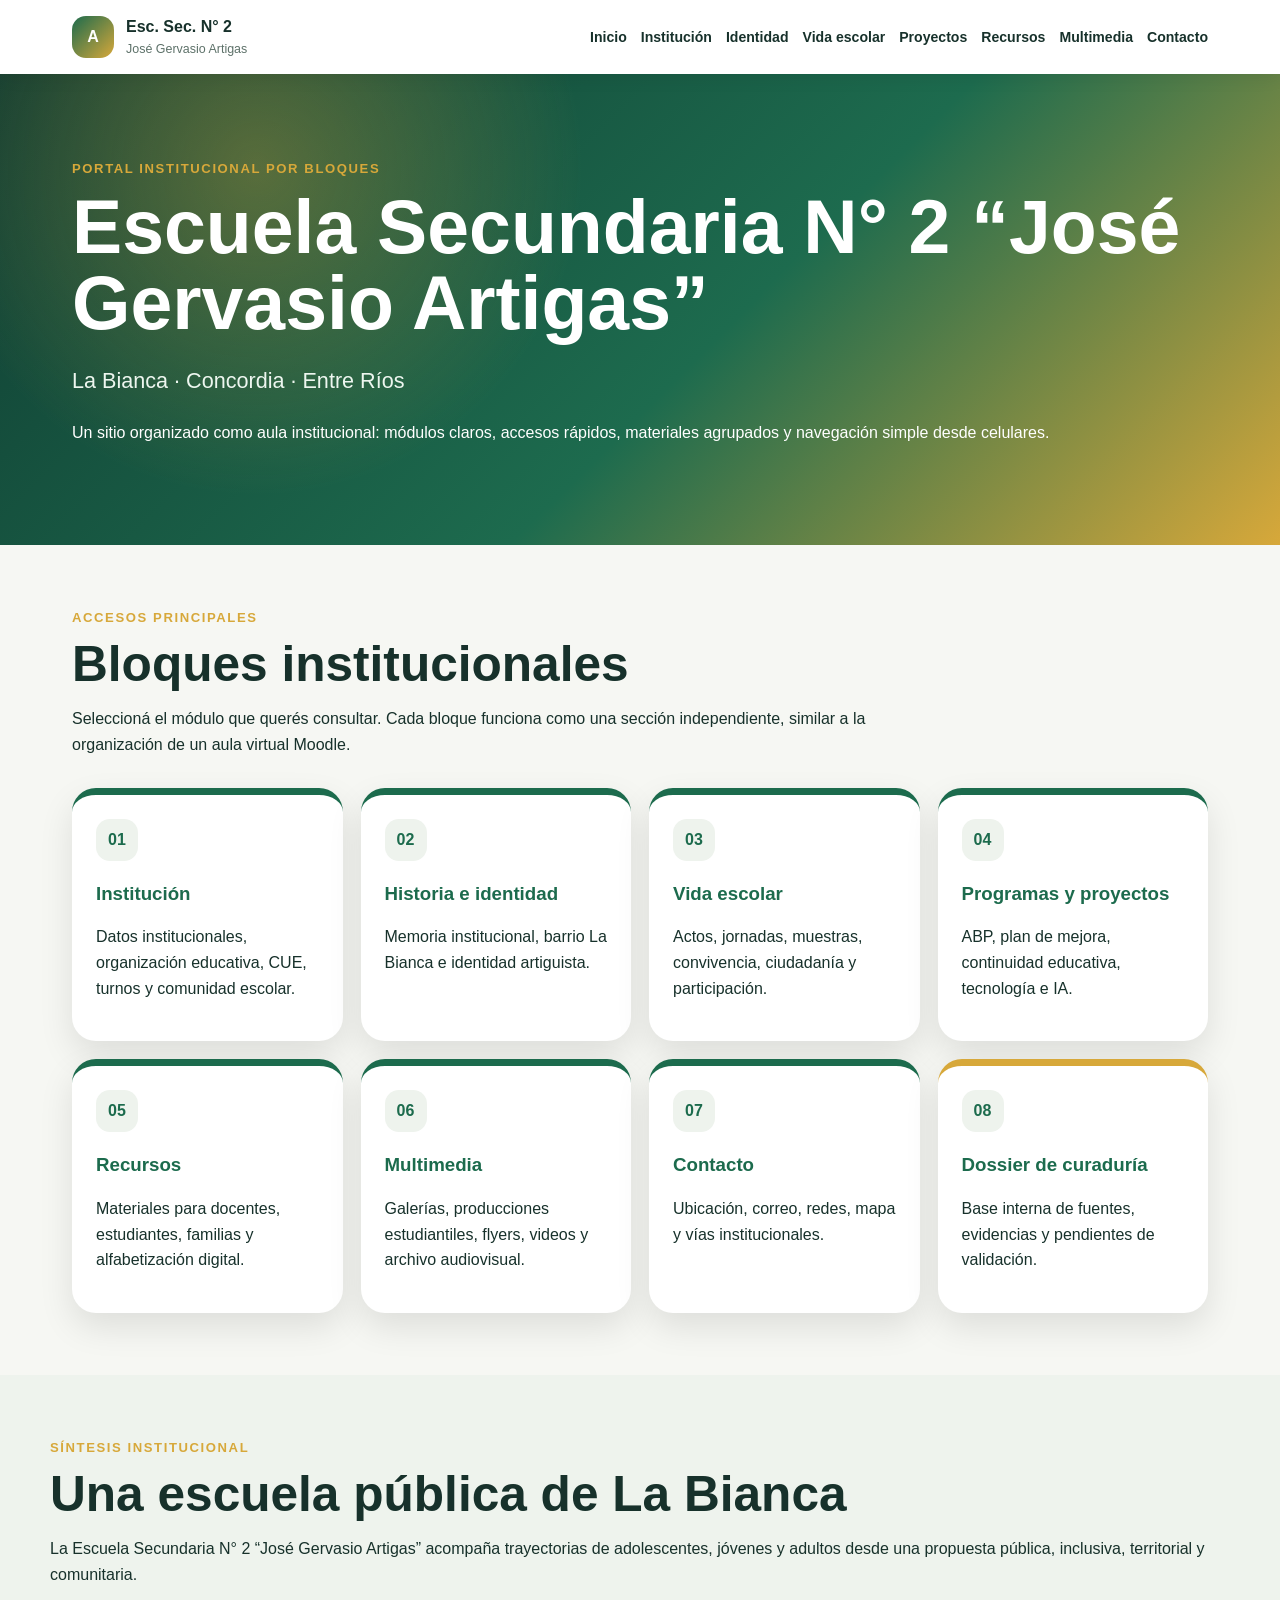
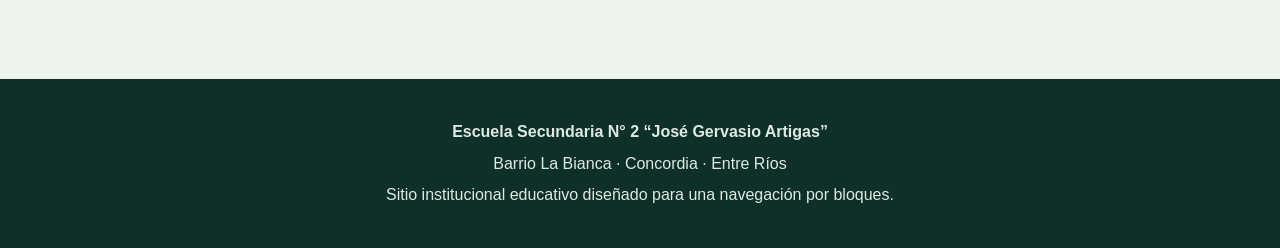
==== commit c266e0d5: "V4" ====
--- a/index.html
+++ b/index.html
@@ -1,319 +1,39 @@
-<!DOCTYPE html>
-<html lang="es">
-<head>
-  <meta charset="UTF-8" />
-  <meta name="viewport" content="width=device-width, initial-scale=1.0" />
-  <title>Escuela Secundaria N° 2 José Gervasio Artigas</title>
-  <meta name="description" content="Sitio institucional de la Escuela Secundaria N° 2 José Gervasio Artigas, barrio La Bianca, Concordia, Entre Ríos." />
-  <meta name="keywords" content="Escuela Secundaria N° 2, José Gervasio Artigas, La Bianca, Concordia, Entre Ríos, educación secundaria, ESA, comunidad educativa" />
-  <meta name="author" content="Escuela Secundaria N° 2 José Gervasio Artigas" />
-  <link rel="stylesheet" href="styles.css" />
-</head>
-<body>
-  <header class="site-header">
-    <nav class="navbar" aria-label="Navegación principal">
-      <a class="brand" href="#inicio">
-        <span class="brand-mark">A</span>
-        <span>
-          <strong>Esc. Sec. N° 2</strong>
-          <small>José Gervasio Artigas</small>
-        </span>
-      </a>
-      <button class="menu-toggle" aria-label="Abrir menú" aria-expanded="false">☰</button>
-      <ul class="nav-links">
-        <li><a href="#inicio">Inicio</a></li>
-        <li><a href="#institucion">Institución</a></li>
-        <li><a href="#identidad">Historia e identidad</a></li>
-        <li><a href="#vida-escolar">Vida escolar</a></li>
-        <li><a href="#proyectos">Programas</a></li>
-        <li><a href="#recursos">Recursos</a></li>
-        <li><a href="#multimedia">Multimedia</a></li>
-        <li><a href="#curaduria">Dossier</a></li>
-        <li><a href="#contacto">Contacto</a></li>
-      </ul>
-    </nav>
-  </header>
-
-  <main>
-    <section id="inicio" class="hero">
-      <div class="hero-overlay"></div>
-      <div class="hero-content">
-        <p class="eyebrow">Barrio La Bianca · Concordia · Entre Ríos</p>
-        <h1>Escuela Secundaria N° 2 “José Gervasio Artigas”</h1>
-        <p class="lead">Una escuela pública con identidad territorial, compromiso comunitario y acompañamiento integral de las trayectorias educativas.</p>
-        <div class="hero-actions">
-          <a class="btn primary" href="#institucion">Conocer la institución</a>
-          <a class="btn secondary" href="#proyectos">Ver proyectos</a>
-        </div>
-      </div>
-    </section>
-
-    <section class="quick-access" aria-label="Accesos rápidos">
-      <a href="#institucion"><span>01</span> Datos institucionales</a>
-      <a href="#identidad"><span>02</span> Historia e identidad</a>
-      <a href="#proyectos"><span>03</span> Programas y proyectos</a>
-      <a href="#contacto"><span>04</span> Contacto institucional</a>
-    </section>
-
-    <section id="institucion" class="section">
-      <div class="section-heading">
-        <p class="eyebrow">Nuestra escuela</p>
-        <h2>Institución</h2>
-        <p>La Escuela Secundaria N° 2 “José Gervasio Artigas” forma parte de la vida educativa y comunitaria del barrio La Bianca. Desde su tarea cotidiana, acompaña a adolescentes, jóvenes y adultos en la construcción de aprendizajes, ciudadanía y proyectos de futuro.</p>
-      </div>
-
-      <div class="info-grid">
-        <article class="card">
-          <h3>Datos institucionales confirmados</h3>
-          <ul class="clean-list">
-            <li><strong>Nombre:</strong> Escuela Secundaria N° 2 “José Gervasio Artigas”.</li>
-            <li><strong>CUE:</strong> 300-1084.</li>
-            <li><strong>Dirección:</strong> Antártida Argentina 174, barrio La Bianca.</li>
-            <li><strong>Localidad:</strong> Concordia, Entre Ríos.</li>
-            <li><strong>Gestión:</strong> Estatal.</li>
-          </ul>
-        </article>
-
-        <article class="card">
-          <h3>Organización educativa</h3>
-          <p>La institución desarrolla propuestas del nivel secundario en distintos turnos, con Ciclo Básico, Ciclo Orientado y Educación Secundaria de Jóvenes y Adultos.</p>
-          <ul class="tags">
-            <li>Ciclo Básico</li>
-            <li>Ciclo Orientado</li>
-            <li>ESA</li>
-            <li>Turno mañana</li>
-            <li>Turno tarde</li>
-            <li>Turno noche</li>
-          </ul>
-        </article>
-
-        <article class="card highlight">
-          <h3>Comunidad educativa</h3>
-          <p>La escuela sostiene su identidad en el trabajo cotidiano de estudiantes, docentes, familias, equipos de gestión y personal institucional, promoviendo participación, inclusión, continuidad educativa y pertenencia barrial.</p>
-        </article>
-      </div>
-
-      <div class="notice-card">
-        <strong>Información institucional en revisión permanente.</strong>
-        <p>Los datos confirmados provienen de registros oficiales y fuentes institucionales públicas. Los aspectos históricos y algunos datos internos se incorporarán progresivamente cuando cuenten con validación institucional.</p>
-      </div>
-    </section>
-
-    <section id="identidad" class="section soft">
-      <div class="section-heading">
-        <p class="eyebrow">Historia viva</p>
-        <h2>Historia e identidad</h2>
-        <p>Este espacio recupera la memoria institucional, el vínculo con La Bianca y el sentido pedagógico de una escuela que lleva el nombre de José Gervasio Artigas.</p>
-      </div>
-      <div class="timeline">
-        <div class="timeline-item">
-          <span>PENDIENTE DE CONFIRMAR</span>
-          <h3>Origen institucional</h3>
-          <p>Año de creación, primeros equipos directivos, primeras sedes, evolución histórica y transformaciones edilicias. Este contenido requiere documentación institucional o testimonios validados antes de su publicación definitiva.</p>
-        </div>
-        <div class="timeline-item">
-          <span>IDENTIDAD SUGERIDA</span>
-          <h3>Identidad artiguista</h3>
-          <p>La figura de José Gervasio Artigas permite organizar una identidad educativa asociada a la libertad, la igualdad, la solidaridad, la justicia social, la participación y el arraigo territorial.</p>
-        </div>
-        <div class="timeline-item">
-          <span>EN PROCESO</span>
-          <h3>La escuela y La Bianca</h3>
-          <p>La institución se reconoce como parte de una trama barrial amplia, donde la escuela pública ocupa un lugar central para el encuentro, el acompañamiento de trayectorias y la construcción comunitaria.</p>
-        </div>
-        <div class="timeline-item">
-          <span>EVIDENCIA PÚBLICA</span>
-          <h3>Huella institucional digital</h3>
-          <p>La escuela cuenta con registros públicos en organismos oficiales, redes sociales institucionales y publicaciones vinculadas con convocatorias, proyectos, actividades y presencia comunitaria.</p>
-        </div>
-      </div>
-    </section>
-
-    <section id="vida-escolar" class="section">
-      <div class="section-heading">
-        <p class="eyebrow">Vida escolar</p>
-        <h2>Aprender, participar y convivir</h2>
-        <p>La vida escolar reúne actos, jornadas, encuentros, propuestas comunitarias, actividades culturales, deportivas y producciones que expresan la identidad cotidiana de la institución.</p>
-      </div>
-      <div class="feature-grid">
-        <article>
-          <h3>Actos y jornadas</h3>
-          <p>Espacios de encuentro institucional, memoria colectiva, participación y construcción de ciudadanía.</p>
-        </article>
-        <article>
-          <h3>Participación estudiantil</h3>
-          <p>Actividades que promueven la voz de los estudiantes, el trabajo colaborativo, la producción escolar y la pertenencia institucional.</p>
-        </article>
-        <article>
-          <h3>Vínculo comunitario</h3>
-          <p>Acciones que fortalecen la relación entre escuela, familias, barrio, instituciones cercanas y organizaciones de la comunidad.</p>
-        </article>
-      </div>
-
-      <div class="evidence-strip">
-        <div>
-          <strong>Muestra educativa y producciones</strong>
-          <p>Se detectaron registros públicos de muestras educativas y producciones institucionales que podrán integrarse a futuras galerías.</p>
-        </div>
-        <div>
-          <strong>Actividades culturales</strong>
-          <p>La presencia de publicaciones vinculadas con proyectos artísticos y culturales permite abrir un bloque específico de vida escolar.</p>
-        </div>
-        <div>
-          <strong>Comunidad y territorio</strong>
-          <p>Las redes institucionales y comunitarias muestran vínculos con el barrio La Bianca y espacios cercanos.</p>
-        </div>
-      </div>
-    </section>
-
-    <section id="proyectos" class="section deep">
-      <div class="section-heading light">
-        <p class="eyebrow">Innovación situada</p>
-        <h2>Programas y proyectos</h2>
-        <p>La escuela impulsa propuestas pedagógicas orientadas a fortalecer aprendizajes, participación, continuidad educativa y acompañamiento de trayectorias.</p>
-      </div>
-      <div class="project-grid">
-        <article class="project-card">
-          <h3>Plan de mejora institucional</h3>
-          <p>Acciones pedagógicas y organizativas para el seguimiento de trayectorias, la prevención del abandono y el fortalecimiento de aprendizajes prioritarios.</p>
-        </article>
-        <article class="project-card">
-          <h3>ABP y proyectos interdisciplinarios</h3>
-          <p>Propuestas de aprendizaje basado en proyectos, integrando saberes, tecnologías, investigación escolar y producción significativa.</p>
-        </article>
-        <article class="project-card">
-          <h3>Tecnología educativa e IA</h3>
-          <p>Acompañamiento pedagógico-digital, uso responsable de tecnologías, alfabetización digital e integración de inteligencia artificial generativa como apoyo al aprendizaje.</p>
-        </article>
-        <article class="project-card">
-          <h3>Continuidad educativa</h3>
-          <p>Estrategias institucionales para acompañar la asistencia, la participación, la recuperación de aprendizajes y el sostenimiento de la escolaridad.</p>
-        </article>
-        <article class="project-card">
-          <h3>Educación Física y vida saludable</h3>
-          <p>Los registros públicos de concursos docentes muestran espacios curriculares activos vinculados con Educación Física y propuestas de formación integral.</p>
-        </article>
-        <article class="project-card">
-          <h3>Formación orientada</h3>
-          <p>La oferta escolar evidencia espacios propios del Ciclo Orientado y del turno noche, que podrán organizarse luego en una sección específica de trayectorias y modalidades.</p>
-        </article>
-      </div>
-    </section>
-
-    <section id="recursos" class="section">
-      <div class="section-heading">
-        <p class="eyebrow">Acompañamiento</p>
-        <h2>Recursos</h2>
-        <p>Este espacio reunirá materiales para docentes, estudiantes y familias. Su construcción será progresiva y organizada por destinatarios.</p>
-      </div>
-      <div class="resources">
-        <a href="#curaduria">Recursos para docentes <span>En construcción</span></a>
-        <a href="#curaduria">Recursos para estudiantes <span>En construcción</span></a>
-        <a href="#curaduria">Recursos para familias <span>En construcción</span></a>
-        <a href="#curaduria">Documentos institucionales <span>Pendiente de validación</span></a>
-      </div>
-    </section>
-
-    <section id="multimedia" class="section soft">
-      <div class="section-heading">
-        <p class="eyebrow">Memoria visual</p>
-        <h2>Multimedia</h2>
-        <p>Galerías, videos, flyers y producciones estudiantiles se incorporarán progresivamente como evidencias de la vida institucional.</p>
-      </div>
-      <div class="gallery-placeholder">
-        <div>
-          <strong>Galería institucional</strong>
-          <p>Espacio reservado para fotografías de fachada, actos, proyectos, jornadas, producciones y archivo histórico.</p>
-          <p class="small-note">Pendiente: autorización institucional de imágenes y selección de archivos definitivos.</p>
-        </div>
-      </div>
-    </section>
-
-    <section id="curaduria" class="section dossier">
-      <div class="section-heading">
-        <p class="eyebrow">Dossier institucional</p>
-        <h2>Información recuperada, curada y pendiente</h2>
-        <p>Este bloque permite transparentar el proceso de construcción del sitio: qué información está confirmada, qué datos se encuentran en validación y qué materiales faltan para completar el portal.</p>
-      </div>
-
-      <div class="dossier-grid">
-        <article class="card">
-          <h3>Confirmado</h3>
-          <ul class="clean-list">
-            <li>Nombre institucional.</li>
-            <li>CUE 300-1084.</li>
-            <li>Dirección: Antártida Argentina 174, La Bianca.</li>
-            <li>Concordia, Entre Ríos.</li>
-            <li>Presencia pública en CGE.</li>
-            <li>Presencia institucional en Facebook e Instagram.</li>
-            <li>Actividad en turnos mañana, tarde y noche.</li>
-            <li>Referencia a Ciclo Básico, Ciclo Orientado y ESA.</li>
-          </ul>
-        </article>
-        <article class="card pending">
-          <h3>Pendiente de confirmar</h3>
-          <ul class="clean-list">
-            <li>Año de creación.</li>
-            <li>Primer equipo directivo.</li>
-            <li>Historia del edificio.</li>
-            <li>Escudo, logo o símbolos institucionales.</li>
-            <li>Organigrama 2026 completo.</li>
-            <li>Teléfono oficial actualizado.</li>
-            <li>Historia documentada de la comunidad escolar.</li>
-            <li>Autorización de fotografías para publicación web.</li>
-          </ul>
-        </article>
-        <article class="card suggested">
-          <h3>Sugerido para desarrollar</h3>
-          <ul class="clean-list">
-            <li>Línea de tiempo institucional.</li>
-            <li>Archivo histórico fotográfico.</li>
-            <li>Bloque “La escuela y La Bianca”.</li>
-            <li>Galería de proyectos y producciones.</li>
-            <li>Recursos para estudiantes y familias.</li>
-            <li>Sección de acompañamiento pedagógico-digital.</li>
-            <li>Repositorio de documentos institucionales.</li>
-          </ul>
-        </article>
-      </div>
-    </section>
-
-    <section id="contacto" class="section contact">
-      <div class="section-heading">
-        <p class="eyebrow">Contacto</p>
-        <h2>Ubicación y redes</h2>
-      </div>
-      <div class="contact-grid">
-        <article class="card">
-          <h3>Datos de contacto</h3>
-          <ul class="clean-list">
-            <li><strong>Dirección:</strong> Antártida Argentina 174, La Bianca, Concordia.</li>
-            <li><strong>Correo:</strong> secundaria2.artigas.cd@entrerios.edu.ar <em>(pendiente de confirmación final antes de publicar como contacto principal)</em></li>
-            <li><strong>Teléfono:</strong> PENDIENTE DE CONFIRMAR.</li>
-            <li><strong>Facebook:</strong> Esc. Secundaria José G. Artigas.</li>
-            <li><strong>Instagram:</strong> @escuela2artigas.</li>
-          </ul>
-        </article>
-        <article class="map-card">
-          <iframe title="Mapa de la Escuela Secundaria N° 2 José Gervasio Artigas" src="https://www.google.com/maps?q=Ant%C3%A1rtida%20Argentina%20174%20La%20Bianca%20Concordia%20Entre%20R%C3%ADos&output=embed" loading="lazy"></iframe>
-        </article>
-      </div>
-    </section>
-  </main>
-
-  <footer class="footer">
-    <p><strong>Escuela Secundaria N° 2 “José Gervasio Artigas”</strong> · La Bianca · Concordia · Entre Ríos</p>
-    <p>Sitio institucional educativo diseñado y desarrollado por Alfredo Esquivel.</p>
-  </footer>
-
-  <script>
-    const toggle = document.querySelector('.menu-toggle');
-    const nav = document.querySelector('.nav-links');
-    toggle.addEventListener('click', () => {
-      const expanded = toggle.getAttribute('aria-expanded') === 'true';
-      toggle.setAttribute('aria-expanded', !expanded);
-      nav.classList.toggle('open');
-    });
-  </script>
-</body>
-</html>
+<!DOCTYPE html><html lang="es"><head><meta charset="UTF-8"><meta name="viewport" content="width=device-width, initial-scale=1.0"><title>Escuela Secundaria N° 2 José Gervasio Artigas</title><meta name="description" content="Sitio institucional Escuela Secundaria N° 2 José Gervasio Artigas"><link rel="stylesheet" href="styles.css"></head><body><header class="site-header">
+  <nav class="navbar" aria-label="Navegación principal">
+    <a class="brand" href="index.html"><span class="brand-mark">A</span><span><strong>Esc. Sec. N° 2</strong><small>José Gervasio Artigas</small></span></a>
+    <button class="menu-toggle" aria-label="Abrir menú" aria-expanded="false">☰</button>
+    <ul class="nav-links">
+      <li><a href="index.html">Inicio</a></li>
+      <li><a href="institucion.html">Institución</a></li>
+      <li><a href="identidad.html">Identidad</a></li>
+      <li><a href="vida-escolar.html">Vida escolar</a></li>
+      <li><a href="proyectos.html">Proyectos</a></li>
+      <li><a href="recursos.html">Recursos</a></li>
+      <li><a href="multimedia.html">Multimedia</a></li>
+      <li><a href="contacto.html">Contacto</a></li>
+    </ul>
+  </nav>
+</header><main>
+<section class="portal-hero">
+  <div class="portal-hero-content">
+    <p class="eyebrow">Portal institucional por bloques</p>
+    <h1>Escuela Secundaria N° 2 “José Gervasio Artigas”</h1>
+    <p class="lead">La Bianca · Concordia · Entre Ríos</p>
+    <p>Un sitio organizado como aula institucional: módulos claros, accesos rápidos, materiales agrupados y navegación simple desde celulares.</p>
+  </div>
+</section>
+<section class="section">
+  <div class="section-heading"><p class="eyebrow">Accesos principales</p><h2>Bloques institucionales</h2><p>Seleccioná el módulo que querés consultar. Cada bloque funciona como una sección independiente, similar a la organización de un aula virtual Moodle.</p></div>
+  <div class="moodle-grid">
+    <a class="moodle-block" href="institucion.html"><span>01</span><h3>Institución</h3><p>Datos institucionales, organización educativa, CUE, turnos y comunidad escolar.</p></a>
+    <a class="moodle-block" href="identidad.html"><span>02</span><h3>Historia e identidad</h3><p>Memoria institucional, barrio La Bianca e identidad artiguista.</p></a>
+    <a class="moodle-block" href="vida-escolar.html"><span>03</span><h3>Vida escolar</h3><p>Actos, jornadas, muestras, convivencia, ciudadanía y participación.</p></a>
+    <a class="moodle-block" href="proyectos.html"><span>04</span><h3>Programas y proyectos</h3><p>ABP, plan de mejora, continuidad educativa, tecnología e IA.</p></a>
+    <a class="moodle-block" href="recursos.html"><span>05</span><h3>Recursos</h3><p>Materiales para docentes, estudiantes, familias y alfabetización digital.</p></a>
+    <a class="moodle-block" href="multimedia.html"><span>06</span><h3>Multimedia</h3><p>Galerías, producciones estudiantiles, flyers, videos y archivo audiovisual.</p></a>
+    <a class="moodle-block" href="contacto.html"><span>07</span><h3>Contacto</h3><p>Ubicación, correo, redes, mapa y vías institucionales.</p></a>
+    <a class="moodle-block admin" href="dossier-curaduria.html"><span>08</span><h3>Dossier de curaduría</h3><p>Base interna de fuentes, evidencias y pendientes de validación.</p></a>
+  </div>
+</section>
+<section class="section soft"><div class="section-heading"><p class="eyebrow">Síntesis institucional</p><h2>Una escuela pública de La Bianca</h2><p>La Escuela Secundaria N° 2 “José Gervasio Artigas” acompaña trayectorias de adolescentes, jóvenes y adultos desde una propuesta pública, inclusiva, territorial y comunitaria.</p></div></section>
+</main><footer class="footer"><p><strong>Escuela Secundaria N° 2 “José Gervasio Artigas”</strong></p><p>Barrio La Bianca · Concordia · Entre Ríos</p><p>Sitio institucional educativo diseñado para una navegación por bloques.</p></footer><script>const b=document.querySelector('.menu-toggle');const n=document.querySelector('.nav-links');if(b&&n){b.addEventListener('click',()=>{n.classList.toggle('open');b.setAttribute('aria-expanded',n.classList.contains('open'))})}</script></body></html>
--- a/styles.css
+++ b/styles.css
@@ -1 +1 @@
-*{box-sizing:border-box}html{scroll-behavior:smooth}body{margin:0;font-family:Arial,Helvetica,sans-serif;color:#17312b;background:#f6f7f3;line-height:1.6}.site-header{position:sticky;top:0;z-index:20;background:rgba(255,255,255,.95);backdrop-filter:blur(12px);box-shadow:0 2px 18px rgba(0,0,0,.08)}.navbar{max-width:1180px;margin:auto;display:flex;align-items:center;justify-content:space-between;padding:14px 22px}.brand{display:flex;gap:12px;align-items:center;text-decoration:none;color:#17312b}.brand-mark{width:42px;height:42px;border-radius:14px;background:linear-gradient(135deg,#1c6b4d,#d7a83a);display:grid;place-items:center;color:#fff;font-weight:800}.brand small{display:block;color:#5d7169;font-size:.78rem}.nav-links{display:flex;gap:16px;list-style:none;margin:0;padding:0}.nav-links a{color:#17312b;text-decoration:none;font-weight:700;font-size:.9rem}.nav-links a:hover{color:#1c6b4d}.menu-toggle{display:none;border:0;background:#1c6b4d;color:#fff;border-radius:10px;font-size:1.3rem;padding:8px 12px}.hero{position:relative;min-height:74vh;display:flex;align-items:center;background:radial-gradient(circle at 20% 20%,rgba(215,168,58,.35),transparent 30%),linear-gradient(135deg,#103d32,#1d6b4e 52%,#d7a83a);overflow:hidden}.hero:after{content:"";position:absolute;right:-140px;bottom:-170px;width:520px;height:520px;border-radius:50%;background:rgba(255,255,255,.12)}.hero-overlay{position:absolute;inset:0;background:linear-gradient(90deg,rgba(11,40,34,.92),rgba(11,40,34,.55))}.hero-content{position:relative;max-width:1180px;margin:auto;padding:80px 24px;color:#fff}.eyebrow{text-transform:uppercase;letter-spacing:.12em;font-weight:800;font-size:.82rem;color:#d7a83a;margin:0 0 10px}.hero h1{font-size:clamp(2.3rem,6vw,5rem);line-height:1.02;margin:0 0 18px;max-width:930px}.lead{font-size:clamp(1.1rem,2vw,1.35rem);max-width:760px;color:#edf6ef}.hero-actions{display:flex;gap:14px;flex-wrap:wrap;margin-top:28px}.btn{display:inline-block;padding:13px 20px;border-radius:999px;font-weight:800;text-decoration:none}.btn.primary{background:#d7a83a;color:#17312b}.btn.secondary{border:2px solid rgba(255,255,255,.75);color:#fff}.quick-access{max-width:1180px;margin:-44px auto 40px;position:relative;z-index:5;display:grid;grid-template-columns:repeat(4,1fr);gap:16px;padding:0 22px}.quick-access a{background:#fff;border-radius:20px;padding:22px;text-decoration:none;color:#17312b;font-weight:800;box-shadow:0 18px 38px rgba(0,0,0,.12)}.quick-access span{display:block;color:#1c6b4d;margin-bottom:8px}.section{max-width:1180px;margin:auto;padding:70px 22px}.section.soft{max-width:none;background:#eef3ed}.section.soft>.section-heading,.section.soft>.timeline,.section.soft>.gallery-placeholder{max-width:1180px;margin-left:auto;margin-right:auto}.section.deep{max-width:none;background:#113b32;color:#fff}.section.deep>.section-heading,.section.deep>.project-grid{max-width:1180px;margin-left:auto;margin-right:auto}.section-heading{max-width:820px;margin-bottom:34px}.section-heading h2{font-size:clamp(2rem,4vw,3.2rem);line-height:1.05;margin:0 0 12px;color:#17312b}.section-heading.light h2,.section-heading.light p{color:#fff}.info-grid,.feature-grid,.project-grid,.contact-grid{display:grid;grid-template-columns:repeat(3,1fr);gap:22px}.contact-grid{grid-template-columns:1fr 1fr}.card,.feature-grid article,.project-card{background:#fff;border-radius:24px;padding:28px;box-shadow:0 12px 30px rgba(0,0,0,.08)}.card h3,.feature-grid h3,.project-card h3{margin-top:0;color:#1c6b4d}.card.highlight{background:#1c6b4d;color:#fff}.card.highlight h3{color:#fff}.clean-list{padding-left:0;list-style:none}.clean-list li{margin:10px 0}.tags{display:flex;flex-wrap:wrap;gap:8px;padding:0;list-style:none}.tags li{background:#eef3ed;color:#1c6b4d;border-radius:999px;padding:7px 12px;font-weight:700;font-size:.86rem}.timeline{display:grid;gap:18px}.timeline-item{background:#fff;border-left:6px solid #d7a83a;border-radius:18px;padding:24px;box-shadow:0 10px 24px rgba(0,0,0,.07)}.timeline-item span{font-weight:800;color:#1c6b4d;font-size:.78rem;letter-spacing:.06em}.project-card{background:rgba(255,255,255,.08);border:1px solid rgba(255,255,255,.18);box-shadow:none}.project-card h3{color:#d7a83a}.resources{display:grid;grid-template-columns:repeat(4,1fr);gap:16px}.resources a{display:flex;flex-direction:column;gap:6px;padding:22px;border-radius:20px;background:#fff;text-decoration:none;color:#17312b;font-weight:800;box-shadow:0 12px 28px rgba(0,0,0,.08)}.resources span{font-size:.82rem;color:#1c6b4d}.gallery-placeholder{min-height:230px;border:2px dashed #aac0b5;border-radius:26px;display:grid;place-items:center;text-align:center;background:#fff;padding:30px}.map-card{border-radius:24px;overflow:hidden;min-height:340px;box-shadow:0 12px 30px rgba(0,0,0,.08)}.map-card iframe{width:100%;height:100%;border:0;min-height:340px}.footer{text-align:center;background:#0f3029;color:#fff;padding:34px 20px}.footer p{margin:6px 0;color:#dfe9e4}@media(max-width:900px){.menu-toggle{display:block}.nav-links{position:absolute;top:70px;left:16px;right:16px;background:#fff;display:none;flex-direction:column;border-radius:18px;padding:18px;box-shadow:0 18px 38px rgba(0,0,0,.16)}.nav-links.open{display:flex}.quick-access,.info-grid,.feature-grid,.project-grid,.resources,.contact-grid{grid-template-columns:1fr}.hero{min-height:68vh}.section{padding:54px 18px}}.notice-card{margin-top:28px;background:#fff7df;border-left:6px solid #d7a83a;border-radius:18px;padding:22px;box-shadow:0 10px 24px rgba(0,0,0,.06)}.notice-card p{margin:.4rem 0 0}.evidence-strip{display:grid;grid-template-columns:repeat(3,1fr);gap:18px;margin-top:28px}.evidence-strip div{background:#eef3ed;border-radius:20px;padding:22px}.evidence-strip strong{color:#1c6b4d}.dossier-grid{display:grid;grid-template-columns:repeat(3,1fr);gap:22px}.card.pending{border-top:6px solid #d7a83a}.card.suggested{border-top:6px solid #1c6b4d}.small-note{font-size:.9rem;color:#5d7169}@media(max-width:900px){.evidence-strip,.dossier-grid{grid-template-columns:1fr}}
+*{box-sizing:border-box}html{scroll-behavior:smooth}body{margin:0;font-family:Arial,Helvetica,sans-serif;color:#17312b;background:#f6f7f3;line-height:1.6}.site-header{position:sticky;top:0;z-index:20;background:rgba(255,255,255,.96);backdrop-filter:blur(12px);box-shadow:0 2px 18px rgba(0,0,0,.08)}.navbar{max-width:1180px;margin:auto;display:flex;align-items:center;justify-content:space-between;padding:14px 22px}.brand{display:flex;gap:12px;align-items:center;text-decoration:none;color:#17312b}.brand-mark{width:42px;height:42px;border-radius:14px;background:linear-gradient(135deg,#1c6b4d,#d7a83a);display:grid;place-items:center;color:#fff;font-weight:800}.brand small{display:block;color:#5d7169;font-size:.78rem}.nav-links{display:flex;gap:14px;list-style:none;margin:0;padding:0}.nav-links a{color:#17312b;text-decoration:none;font-weight:700;font-size:.88rem}.nav-links a:hover{color:#1c6b4d}.menu-toggle{display:none;border:0;background:#1c6b4d;color:#fff;border-radius:10px;font-size:1.3rem;padding:8px 12px}.portal-hero{background:radial-gradient(circle at 20% 20%,rgba(215,168,58,.35),transparent 30%),linear-gradient(135deg,#103d32,#1d6b4e 56%,#d7a83a);color:#fff}.portal-hero-content{max-width:1180px;margin:auto;padding:84px 22px}.portal-hero h1{font-size:clamp(2.2rem,6vw,4.7rem);line-height:1.02;margin:0 0 14px}.lead{font-size:clamp(1.1rem,2vw,1.35rem);color:#edf6ef}.eyebrow{text-transform:uppercase;letter-spacing:.12em;font-weight:800;font-size:.82rem;color:#d7a83a;margin:0 0 10px}.section{max-width:1180px;margin:auto;padding:62px 22px}.section.soft{max-width:none;background:#eef3ed}.section.soft>*{max-width:1180px;margin-left:auto;margin-right:auto}.section.deep{max-width:none;background:#113b32;color:#fff}.section.deep>*{max-width:1180px;margin-left:auto;margin-right:auto}.section-heading{max-width:850px;margin-bottom:30px}.section-heading h2{font-size:clamp(2rem,4vw,3.1rem);line-height:1.05;margin:0 0 12px;color:#17312b}.page-title{max-width:1180px;margin:0 auto;padding:64px 22px 34px}.page-title h1{font-size:clamp(2.2rem,5vw,4rem);margin:0 0 10px;line-height:1.05}.page-title.dark{max-width:none;background:#113b32;color:#fff;padding-left:calc((100% - 1180px)/2 + 22px)}.moodle-grid{display:grid;grid-template-columns:repeat(4,1fr);gap:18px}.moodle-block{min-height:210px;background:#fff;border-radius:24px;padding:24px;text-decoration:none;color:#17312b;box-shadow:0 14px 34px rgba(0,0,0,.1);border-top:7px solid #1c6b4d;transition:.18s transform,.18s box-shadow}.moodle-block:hover{transform:translateY(-4px);box-shadow:0 20px 42px rgba(0,0,0,.14)}.moodle-block span{display:inline-grid;place-items:center;width:42px;height:42px;border-radius:14px;background:#eef3ed;color:#1c6b4d;font-weight:900}.moodle-block h3{margin:18px 0 8px;color:#1c6b4d}.moodle-block.admin{border-top-color:#d7a83a}.info-grid,.feature-grid,.project-grid,.contact-grid,.dossier-grid{display:grid;grid-template-columns:repeat(3,1fr);gap:22px}.contact-grid{grid-template-columns:1fr 1fr}.card,.feature-grid article,.project-card{background:#fff;border-radius:24px;padding:28px;box-shadow:0 12px 30px rgba(0,0,0,.08)}.card h3,.feature-grid h3,.project-card h3{margin-top:0;color:#1c6b4d}.card.highlight{background:#1c6b4d;color:#fff}.card.highlight h3{color:#fff}.card.pending{border-top:6px solid #d7a83a}.card.suggested{border-top:6px solid #1c6b4d}.clean-list{padding-left:0;list-style:none}.clean-list li{margin:10px 0}.tags{display:flex;flex-wrap:wrap;gap:8px;padding:0;list-style:none}.tags li{background:#eef3ed;color:#1c6b4d;border-radius:999px;padding:7px 12px;font-weight:700;font-size:.86rem}.stats-strip{display:grid;grid-template-columns:repeat(4,1fr);gap:16px;margin-top:28px}.stats-strip div{background:#eef3ed;border-radius:20px;padding:22px;text-align:center}.stats-strip strong{display:block;color:#1c6b4d;font-size:1.15rem}.stats-strip span{font-size:.9rem;color:#5d7169}.timeline{display:grid;gap:18px}.timeline-item{background:#fff;border-left:6px solid #d7a83a;border-radius:18px;padding:24px;box-shadow:0 10px 24px rgba(0,0,0,.07)}.timeline-item span{font-weight:800;color:#1c6b4d;font-size:.78rem;letter-spacing:.06em}.project-card{background:rgba(255,255,255,.08);border:1px solid rgba(255,255,255,.18);box-shadow:none}.project-card h3{color:#d7a83a}.resources{display:grid;grid-template-columns:repeat(4,1fr);gap:16px}.resources a{display:flex;flex-direction:column;gap:6px;padding:22px;border-radius:20px;background:#fff;text-decoration:none;color:#17312b;font-weight:800;box-shadow:0 12px 28px rgba(0,0,0,.08)}.resources span{font-size:.82rem;color:#1c6b4d}.gallery-placeholder{min-height:260px;border:2px dashed #aac0b5;border-radius:26px;display:grid;place-items:center;text-align:center;background:#fff;padding:30px}.map-card{border-radius:24px;overflow:hidden;min-height:340px;box-shadow:0 12px 30px rgba(0,0,0,.08)}.map-card iframe{width:100%;height:100%;border:0;min-height:340px}.notice-card{margin-top:28px;background:#fff7df;border-left:6px solid #d7a83a;border-radius:18px;padding:22px;box-shadow:0 10px 24px rgba(0,0,0,.06)}.evidence-strip{display:grid;grid-template-columns:repeat(3,1fr);gap:18px;margin-top:28px}.evidence-strip div{background:#eef3ed;border-radius:20px;padding:22px}.evidence-strip strong{color:#1c6b4d}.small-note{font-size:.9rem;color:#5d7169}.footer{text-align:center;background:#0f3029;color:#fff;padding:34px 20px}.footer p{margin:6px 0;color:#dfe9e4}@media(max-width:1000px){.moodle-grid{grid-template-columns:repeat(2,1fr)}.info-grid,.feature-grid,.project-grid,.resources,.contact-grid,.dossier-grid,.stats-strip,.evidence-strip{grid-template-columns:1fr 1fr}}@media(max-width:760px){.menu-toggle{display:block}.nav-links{position:absolute;top:70px;left:16px;right:16px;background:#fff;display:none;flex-direction:column;border-radius:18px;padding:18px;box-shadow:0 18px 38px rgba(0,0,0,.16)}.nav-links.open{display:flex}.moodle-grid,.info-grid,.feature-grid,.project-grid,.resources,.contact-grid,.dossier-grid,.stats-strip,.evidence-strip{grid-template-columns:1fr}.portal-hero-content{padding:64px 18px}.section{padding:48px 18px}.page-title{padding:46px 18px 22px}.page-title.dark{padding-left:18px}}
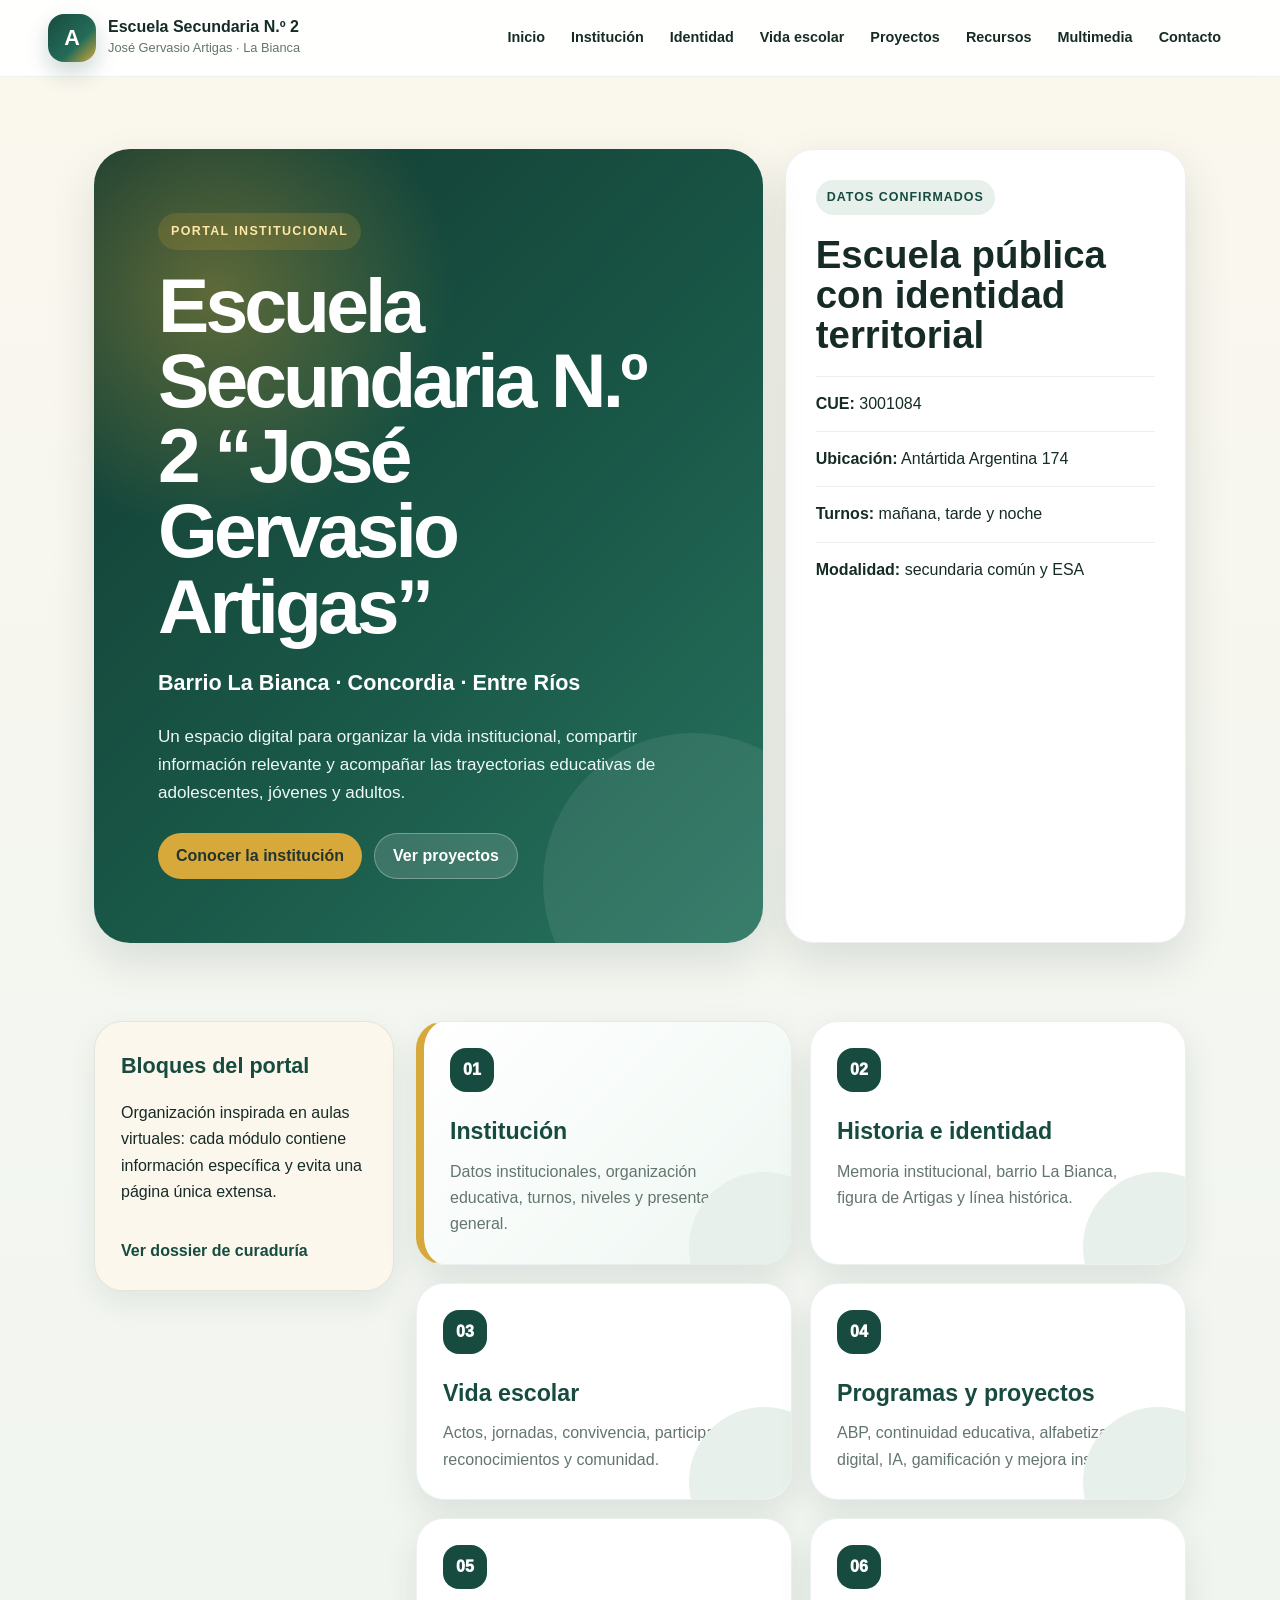
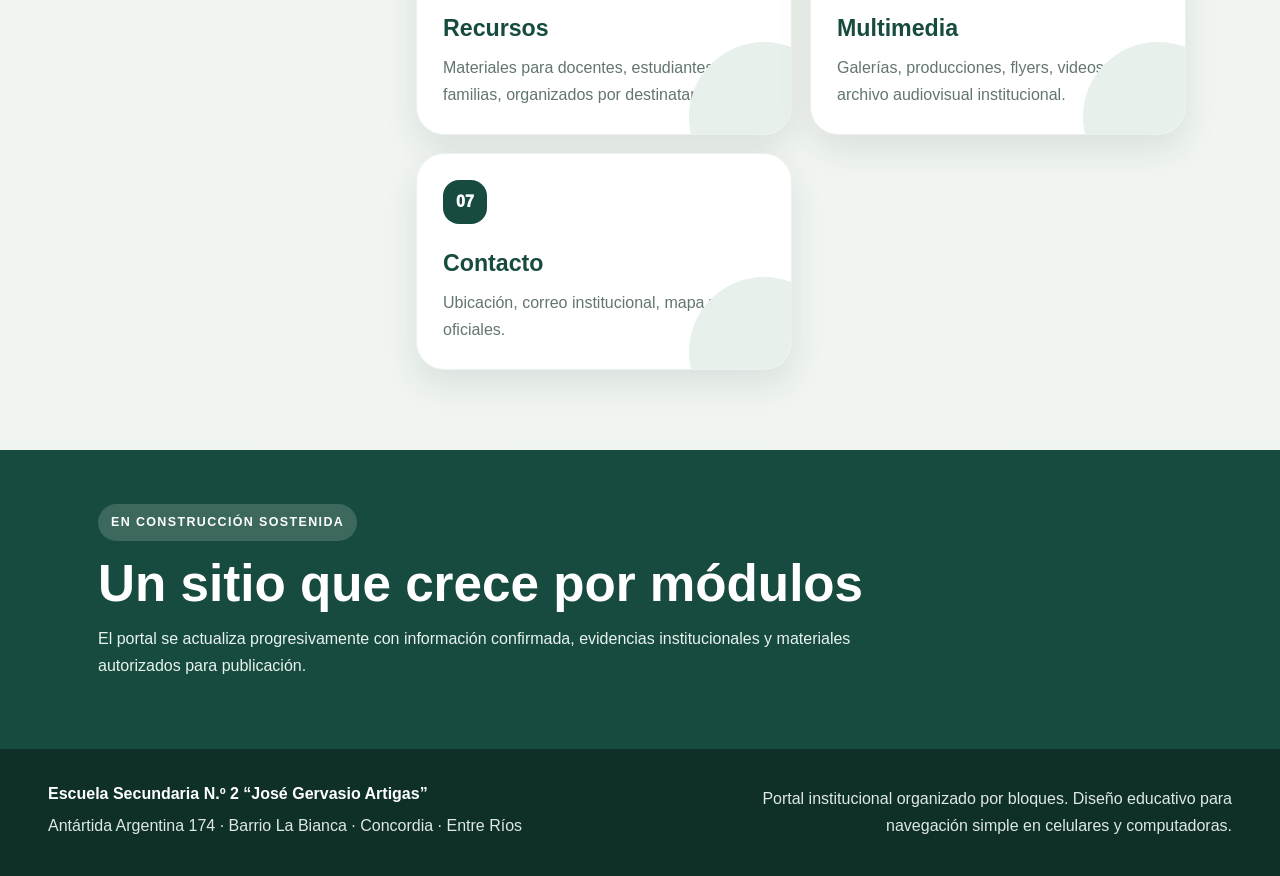
==== commit 4acc88b3: "V5" ====
--- a/index.html
+++ b/index.html
@@ -1,39 +1,42 @@
-<!DOCTYPE html><html lang="es"><head><meta charset="UTF-8"><meta name="viewport" content="width=device-width, initial-scale=1.0"><title>Escuela Secundaria N° 2 José Gervasio Artigas</title><meta name="description" content="Sitio institucional Escuela Secundaria N° 2 José Gervasio Artigas"><link rel="stylesheet" href="styles.css"></head><body><header class="site-header">
-  <nav class="navbar" aria-label="Navegación principal">
-    <a class="brand" href="index.html"><span class="brand-mark">A</span><span><strong>Esc. Sec. N° 2</strong><small>José Gervasio Artigas</small></span></a>
-    <button class="menu-toggle" aria-label="Abrir menú" aria-expanded="false">☰</button>
-    <ul class="nav-links">
-      <li><a href="index.html">Inicio</a></li>
-      <li><a href="institucion.html">Institución</a></li>
-      <li><a href="identidad.html">Identidad</a></li>
-      <li><a href="vida-escolar.html">Vida escolar</a></li>
-      <li><a href="proyectos.html">Proyectos</a></li>
-      <li><a href="recursos.html">Recursos</a></li>
-      <li><a href="multimedia.html">Multimedia</a></li>
-      <li><a href="contacto.html">Contacto</a></li>
-    </ul>
+<!DOCTYPE html><html lang="es"><head><meta charset="UTF-8"><meta name="viewport" content="width=device-width, initial-scale=1.0"><title>Escuela Secundaria N.º 2 José Gervasio Artigas</title><meta name="description" content="Sitio institucional de la Escuela Secundaria N.º 2 José Gervasio Artigas"><link rel="stylesheet" href="styles.css"></head><body><header class="topbar">
+  <a class="brand" href="index.html" aria-label="Inicio">
+    <span class="brand-seal">A</span>
+    <span><strong>Escuela Secundaria N.º 2</strong><small>José Gervasio Artigas · La Bianca</small></span>
+  </a>
+  <button class="menu-toggle" aria-label="Abrir menú" aria-expanded="false">☰</button>
+  <nav class="main-nav" aria-label="Navegación principal">
+    <a href="index.html">Inicio</a><a href="institucion.html">Institución</a><a href="identidad.html">Identidad</a><a href="vida-escolar.html">Vida escolar</a><a href="proyectos.html">Proyectos</a><a href="recursos.html">Recursos</a><a href="multimedia.html">Multimedia</a><a href="contacto.html">Contacto</a>
   </nav>
 </header><main>
-<section class="portal-hero">
-  <div class="portal-hero-content">
-    <p class="eyebrow">Portal institucional por bloques</p>
-    <h1>Escuela Secundaria N° 2 “José Gervasio Artigas”</h1>
-    <p class="lead">La Bianca · Concordia · Entre Ríos</p>
-    <p>Un sitio organizado como aula institucional: módulos claros, accesos rápidos, materiales agrupados y navegación simple desde celulares.</p>
+<section class="hero-board">
+  <div class="hero-copy">
+    <span class="pill">Portal institucional</span>
+    <h1>Escuela Secundaria N.º 2 “José Gervasio Artigas”</h1>
+    <p class="hero-subtitle">Barrio La Bianca · Concordia · Entre Ríos</p>
+    <p>Un espacio digital para organizar la vida institucional, compartir información relevante y acompañar las trayectorias educativas de adolescentes, jóvenes y adultos.</p>
+    <div class="hero-actions"><a class="btn primary" href="institucion.html">Conocer la institución</a><a class="btn ghost" href="proyectos.html">Ver proyectos</a></div>
+  </div>
+  <aside class="status-card" aria-label="Datos institucionales destacados">
+    <span class="status-label">Datos confirmados</span>
+    <h2>Escuela pública con identidad territorial</h2>
+    <ul><li><strong>CUE:</strong> 3001084</li><li><strong>Ubicación:</strong> Antártida Argentina 174</li><li><strong>Turnos:</strong> mañana, tarde y noche</li><li><strong>Modalidad:</strong> secundaria común y ESA</li></ul>
+  </aside>
+</section>
+<section class="portal-layout">
+  <aside class="sidebar-card">
+    <h2>Bloques del portal</h2>
+    <p>Organización inspirada en aulas virtuales: cada módulo contiene información específica y evita una página única extensa.</p>
+    <a href="dossier-curaduria.html">Ver dossier de curaduría</a>
+  </aside>
+  <div class="module-grid">
+    <a class="module-card featured" href="institucion.html"><span>01</span><h3>Institución</h3><p>Datos institucionales, organización educativa, turnos, niveles y presentación general.</p></a>
+    <a class="module-card" href="identidad.html"><span>02</span><h3>Historia e identidad</h3><p>Memoria institucional, barrio La Bianca, figura de Artigas y línea histórica.</p></a>
+    <a class="module-card" href="vida-escolar.html"><span>03</span><h3>Vida escolar</h3><p>Actos, jornadas, convivencia, participación, reconocimientos y comunidad.</p></a>
+    <a class="module-card" href="proyectos.html"><span>04</span><h3>Programas y proyectos</h3><p>ABP, continuidad educativa, alfabetización digital, IA, gamificación y mejora institucional.</p></a>
+    <a class="module-card" href="recursos.html"><span>05</span><h3>Recursos</h3><p>Materiales para docentes, estudiantes y familias, organizados por destinatarios.</p></a>
+    <a class="module-card" href="multimedia.html"><span>06</span><h3>Multimedia</h3><p>Galerías, producciones, flyers, videos y archivo audiovisual institucional.</p></a>
+    <a class="module-card" href="contacto.html"><span>07</span><h3>Contacto</h3><p>Ubicación, correo institucional, mapa y redes oficiales.</p></a>
   </div>
 </section>
-<section class="section">
-  <div class="section-heading"><p class="eyebrow">Accesos principales</p><h2>Bloques institucionales</h2><p>Seleccioná el módulo que querés consultar. Cada bloque funciona como una sección independiente, similar a la organización de un aula virtual Moodle.</p></div>
-  <div class="moodle-grid">
-    <a class="moodle-block" href="institucion.html"><span>01</span><h3>Institución</h3><p>Datos institucionales, organización educativa, CUE, turnos y comunidad escolar.</p></a>
-    <a class="moodle-block" href="identidad.html"><span>02</span><h3>Historia e identidad</h3><p>Memoria institucional, barrio La Bianca e identidad artiguista.</p></a>
-    <a class="moodle-block" href="vida-escolar.html"><span>03</span><h3>Vida escolar</h3><p>Actos, jornadas, muestras, convivencia, ciudadanía y participación.</p></a>
-    <a class="moodle-block" href="proyectos.html"><span>04</span><h3>Programas y proyectos</h3><p>ABP, plan de mejora, continuidad educativa, tecnología e IA.</p></a>
-    <a class="moodle-block" href="recursos.html"><span>05</span><h3>Recursos</h3><p>Materiales para docentes, estudiantes, familias y alfabetización digital.</p></a>
-    <a class="moodle-block" href="multimedia.html"><span>06</span><h3>Multimedia</h3><p>Galerías, producciones estudiantiles, flyers, videos y archivo audiovisual.</p></a>
-    <a class="moodle-block" href="contacto.html"><span>07</span><h3>Contacto</h3><p>Ubicación, correo, redes, mapa y vías institucionales.</p></a>
-    <a class="moodle-block admin" href="dossier-curaduria.html"><span>08</span><h3>Dossier de curaduría</h3><p>Base interna de fuentes, evidencias y pendientes de validación.</p></a>
-  </div>
-</section>
-<section class="section soft"><div class="section-heading"><p class="eyebrow">Síntesis institucional</p><h2>Una escuela pública de La Bianca</h2><p>La Escuela Secundaria N° 2 “José Gervasio Artigas” acompaña trayectorias de adolescentes, jóvenes y adultos desde una propuesta pública, inclusiva, territorial y comunitaria.</p></div></section>
-</main><footer class="footer"><p><strong>Escuela Secundaria N° 2 “José Gervasio Artigas”</strong></p><p>Barrio La Bianca · Concordia · Entre Ríos</p><p>Sitio institucional educativo diseñado para una navegación por bloques.</p></footer><script>const b=document.querySelector('.menu-toggle');const n=document.querySelector('.nav-links');if(b&&n){b.addEventListener('click',()=>{n.classList.toggle('open');b.setAttribute('aria-expanded',n.classList.contains('open'))})}</script></body></html>+<section class="notice-band"><div><span class="pill light">En construcción sostenida</span><h2>Un sitio que crece por módulos</h2><p>El portal se actualiza progresivamente con información confirmada, evidencias institucionales y materiales autorizados para publicación.</p></div></section>
+</main><footer class="footer"><div><strong>Escuela Secundaria N.º 2 “José Gervasio Artigas”</strong><p>Antártida Argentina 174 · Barrio La Bianca · Concordia · Entre Ríos</p></div><p class="credit">Portal institucional organizado por bloques. Diseño educativo para navegación simple en celulares y computadoras.</p></footer><script>const b=document.querySelector('.menu-toggle'),n=document.querySelector('.main-nav');if(b&&n){b.addEventListener('click',()=>{n.classList.toggle('open');b.setAttribute('aria-expanded',n.classList.contains('open'))})}</script></body></html>
--- a/styles.css
+++ b/styles.css
@@ -1 +1,2 @@
-*{box-sizing:border-box}html{scroll-behavior:smooth}body{margin:0;font-family:Arial,Helvetica,sans-serif;color:#17312b;background:#f6f7f3;line-height:1.6}.site-header{position:sticky;top:0;z-index:20;background:rgba(255,255,255,.96);backdrop-filter:blur(12px);box-shadow:0 2px 18px rgba(0,0,0,.08)}.navbar{max-width:1180px;margin:auto;display:flex;align-items:center;justify-content:space-between;padding:14px 22px}.brand{display:flex;gap:12px;align-items:center;text-decoration:none;color:#17312b}.brand-mark{width:42px;height:42px;border-radius:14px;background:linear-gradient(135deg,#1c6b4d,#d7a83a);display:grid;place-items:center;color:#fff;font-weight:800}.brand small{display:block;color:#5d7169;font-size:.78rem}.nav-links{display:flex;gap:14px;list-style:none;margin:0;padding:0}.nav-links a{color:#17312b;text-decoration:none;font-weight:700;font-size:.88rem}.nav-links a:hover{color:#1c6b4d}.menu-toggle{display:none;border:0;background:#1c6b4d;color:#fff;border-radius:10px;font-size:1.3rem;padding:8px 12px}.portal-hero{background:radial-gradient(circle at 20% 20%,rgba(215,168,58,.35),transparent 30%),linear-gradient(135deg,#103d32,#1d6b4e 56%,#d7a83a);color:#fff}.portal-hero-content{max-width:1180px;margin:auto;padding:84px 22px}.portal-hero h1{font-size:clamp(2.2rem,6vw,4.7rem);line-height:1.02;margin:0 0 14px}.lead{font-size:clamp(1.1rem,2vw,1.35rem);color:#edf6ef}.eyebrow{text-transform:uppercase;letter-spacing:.12em;font-weight:800;font-size:.82rem;color:#d7a83a;margin:0 0 10px}.section{max-width:1180px;margin:auto;padding:62px 22px}.section.soft{max-width:none;background:#eef3ed}.section.soft>*{max-width:1180px;margin-left:auto;margin-right:auto}.section.deep{max-width:none;background:#113b32;color:#fff}.section.deep>*{max-width:1180px;margin-left:auto;margin-right:auto}.section-heading{max-width:850px;margin-bottom:30px}.section-heading h2{font-size:clamp(2rem,4vw,3.1rem);line-height:1.05;margin:0 0 12px;color:#17312b}.page-title{max-width:1180px;margin:0 auto;padding:64px 22px 34px}.page-title h1{font-size:clamp(2.2rem,5vw,4rem);margin:0 0 10px;line-height:1.05}.page-title.dark{max-width:none;background:#113b32;color:#fff;padding-left:calc((100% - 1180px)/2 + 22px)}.moodle-grid{display:grid;grid-template-columns:repeat(4,1fr);gap:18px}.moodle-block{min-height:210px;background:#fff;border-radius:24px;padding:24px;text-decoration:none;color:#17312b;box-shadow:0 14px 34px rgba(0,0,0,.1);border-top:7px solid #1c6b4d;transition:.18s transform,.18s box-shadow}.moodle-block:hover{transform:translateY(-4px);box-shadow:0 20px 42px rgba(0,0,0,.14)}.moodle-block span{display:inline-grid;place-items:center;width:42px;height:42px;border-radius:14px;background:#eef3ed;color:#1c6b4d;font-weight:900}.moodle-block h3{margin:18px 0 8px;color:#1c6b4d}.moodle-block.admin{border-top-color:#d7a83a}.info-grid,.feature-grid,.project-grid,.contact-grid,.dossier-grid{display:grid;grid-template-columns:repeat(3,1fr);gap:22px}.contact-grid{grid-template-columns:1fr 1fr}.card,.feature-grid article,.project-card{background:#fff;border-radius:24px;padding:28px;box-shadow:0 12px 30px rgba(0,0,0,.08)}.card h3,.feature-grid h3,.project-card h3{margin-top:0;color:#1c6b4d}.card.highlight{background:#1c6b4d;color:#fff}.card.highlight h3{color:#fff}.card.pending{border-top:6px solid #d7a83a}.card.suggested{border-top:6px solid #1c6b4d}.clean-list{padding-left:0;list-style:none}.clean-list li{margin:10px 0}.tags{display:flex;flex-wrap:wrap;gap:8px;padding:0;list-style:none}.tags li{background:#eef3ed;color:#1c6b4d;border-radius:999px;padding:7px 12px;font-weight:700;font-size:.86rem}.stats-strip{display:grid;grid-template-columns:repeat(4,1fr);gap:16px;margin-top:28px}.stats-strip div{background:#eef3ed;border-radius:20px;padding:22px;text-align:center}.stats-strip strong{display:block;color:#1c6b4d;font-size:1.15rem}.stats-strip span{font-size:.9rem;color:#5d7169}.timeline{display:grid;gap:18px}.timeline-item{background:#fff;border-left:6px solid #d7a83a;border-radius:18px;padding:24px;box-shadow:0 10px 24px rgba(0,0,0,.07)}.timeline-item span{font-weight:800;color:#1c6b4d;font-size:.78rem;letter-spacing:.06em}.project-card{background:rgba(255,255,255,.08);border:1px solid rgba(255,255,255,.18);box-shadow:none}.project-card h3{color:#d7a83a}.resources{display:grid;grid-template-columns:repeat(4,1fr);gap:16px}.resources a{display:flex;flex-direction:column;gap:6px;padding:22px;border-radius:20px;background:#fff;text-decoration:none;color:#17312b;font-weight:800;box-shadow:0 12px 28px rgba(0,0,0,.08)}.resources span{font-size:.82rem;color:#1c6b4d}.gallery-placeholder{min-height:260px;border:2px dashed #aac0b5;border-radius:26px;display:grid;place-items:center;text-align:center;background:#fff;padding:30px}.map-card{border-radius:24px;overflow:hidden;min-height:340px;box-shadow:0 12px 30px rgba(0,0,0,.08)}.map-card iframe{width:100%;height:100%;border:0;min-height:340px}.notice-card{margin-top:28px;background:#fff7df;border-left:6px solid #d7a83a;border-radius:18px;padding:22px;box-shadow:0 10px 24px rgba(0,0,0,.06)}.evidence-strip{display:grid;grid-template-columns:repeat(3,1fr);gap:18px;margin-top:28px}.evidence-strip div{background:#eef3ed;border-radius:20px;padding:22px}.evidence-strip strong{color:#1c6b4d}.small-note{font-size:.9rem;color:#5d7169}.footer{text-align:center;background:#0f3029;color:#fff;padding:34px 20px}.footer p{margin:6px 0;color:#dfe9e4}@media(max-width:1000px){.moodle-grid{grid-template-columns:repeat(2,1fr)}.info-grid,.feature-grid,.project-grid,.resources,.contact-grid,.dossier-grid,.stats-strip,.evidence-strip{grid-template-columns:1fr 1fr}}@media(max-width:760px){.menu-toggle{display:block}.nav-links{position:absolute;top:70px;left:16px;right:16px;background:#fff;display:none;flex-direction:column;border-radius:18px;padding:18px;box-shadow:0 18px 38px rgba(0,0,0,.16)}.nav-links.open{display:flex}.moodle-grid,.info-grid,.feature-grid,.project-grid,.resources,.contact-grid,.dossier-grid,.stats-strip,.evidence-strip{grid-template-columns:1fr}.portal-hero-content{padding:64px 18px}.section{padding:48px 18px}.page-title{padding:46px 18px 22px}.page-title.dark{padding-left:18px}}+
+:root{--green:#174b3f;--green-2:#246b58;--green-3:#e7f0eb;--gold:#d7a83a;--cream:#fbf7ed;--ink:#162b26;--muted:#63756f;--white:#fff;--shadow:0 18px 45px rgba(20,52,43,.12);--radius:28px}*{box-sizing:border-box}html{scroll-behavior:smooth}body{margin:0;font-family:Inter,Segoe UI,Arial,sans-serif;background:linear-gradient(180deg,#fbf7ed 0%,#f3f6f1 45%,#eef4f0 100%);color:var(--ink);line-height:1.65}.topbar{position:sticky;top:0;z-index:50;display:flex;align-items:center;justify-content:space-between;gap:24px;padding:14px clamp(16px,4vw,48px);background:rgba(255,255,255,.9);backdrop-filter:blur(16px);border-bottom:1px solid rgba(23,75,63,.08)}.brand{display:flex;align-items:center;gap:12px;color:var(--ink);text-decoration:none;min-width:260px}.brand-seal{width:48px;height:48px;border-radius:16px;background:linear-gradient(135deg,var(--green),var(--green-2) 62%,var(--gold));display:grid;place-items:center;color:white;font-size:1.35rem;font-weight:900;box-shadow:0 10px 22px rgba(23,75,63,.22)}.brand strong{display:block;line-height:1.15}.brand small{display:block;color:var(--muted);font-size:.8rem}.main-nav{display:flex;align-items:center;gap:4px;flex-wrap:wrap;justify-content:flex-end}.main-nav a{color:var(--ink);text-decoration:none;font-size:.9rem;font-weight:750;padding:9px 11px;border-radius:999px}.main-nav a:hover{background:var(--green-3);color:var(--green)}.menu-toggle{display:none;border:0;border-radius:14px;background:var(--green);color:white;padding:10px 13px;font-size:1.2rem}.hero-board{max-width:1180px;margin:28px auto 0;padding:clamp(22px,4vw,44px);display:grid;grid-template-columns:1.5fr .9fr;gap:22px}.hero-copy{position:relative;overflow:hidden;min-height:420px;border-radius:calc(var(--radius) + 8px);padding:clamp(28px,5vw,64px);background:radial-gradient(circle at 18% 18%,rgba(215,168,58,.38),transparent 28%),linear-gradient(135deg,#123a31,#195747 55%,#28735f);color:white;box-shadow:var(--shadow)}.hero-copy:after{content:"";position:absolute;right:-80px;bottom:-90px;width:300px;height:300px;border-radius:50%;background:rgba(255,255,255,.08)}.hero-copy h1{max-width:860px;font-size:clamp(2.35rem,6vw,5.15rem);line-height:.98;margin:18px 0 16px;letter-spacing:-.05em}.hero-copy p{max-width:680px;font-size:1.07rem;color:#eef8f4}.hero-subtitle{font-weight:800;color:white!important;font-size:clamp(1.1rem,2vw,1.35rem)!important}.pill{display:inline-flex;align-items:center;width:max-content;border-radius:999px;padding:8px 13px;background:rgba(215,168,58,.18);color:#ffe7a7;font-size:.78rem;font-weight:900;text-transform:uppercase;letter-spacing:.11em}.pill.light{background:rgba(255,255,255,.16);color:#fff}.hero-actions{display:flex;gap:12px;flex-wrap:wrap;margin-top:26px}.btn{display:inline-flex;align-items:center;justify-content:center;min-height:46px;padding:0 18px;border-radius:999px;text-decoration:none;font-weight:850}.btn.primary{background:var(--gold);color:#24352f}.btn.ghost{background:rgba(255,255,255,.14);color:white;border:1px solid rgba(255,255,255,.3)}.status-card{border-radius:var(--radius);padding:30px;background:white;box-shadow:var(--shadow);align-self:stretch;border:1px solid rgba(23,75,63,.08)}.status-label{display:inline-block;border-radius:999px;background:var(--green-3);color:var(--green);font-weight:900;font-size:.78rem;padding:7px 11px;text-transform:uppercase;letter-spacing:.08em}.status-card h2{font-size:clamp(1.7rem,3vw,2.55rem);line-height:1.05;margin:20px 0}.status-card ul{list-style:none;padding:0;margin:0}.status-card li{padding:14px 0;border-top:1px solid #edf1ed}.portal-layout{max-width:1180px;margin:0 auto;padding:34px clamp(16px,4vw,44px) 70px;display:grid;grid-template-columns:300px 1fr;gap:22px}.sidebar-card{position:sticky;top:92px;align-self:start;border-radius:var(--radius);background:var(--cream);padding:26px;border:1px solid rgba(23,75,63,.1);box-shadow:0 12px 30px rgba(20,52,43,.08)}.sidebar-card h2{margin:0 0 10px;color:var(--green);font-size:1.35rem}.sidebar-card a{display:inline-flex;margin-top:16px;color:var(--green);font-weight:900;text-decoration:none}.module-grid{display:grid;grid-template-columns:repeat(2,1fr);gap:18px}.module-card{position:relative;overflow:hidden;min-height:210px;border-radius:var(--radius);background:white;color:var(--ink);text-decoration:none;padding:26px;box-shadow:0 14px 34px rgba(20,52,43,.1);border:1px solid rgba(23,75,63,.08);transition:transform .2s ease,box-shadow .2s ease}.module-card:hover{transform:translateY(-5px);box-shadow:0 24px 50px rgba(20,52,43,.14)}.module-card:after{content:"";position:absolute;right:-48px;bottom:-58px;width:150px;height:150px;border-radius:50%;background:var(--green-3)}.module-card span{display:grid;place-items:center;width:44px;height:44px;border-radius:16px;background:var(--green);color:white;font-weight:950}.module-card h3{font-size:1.45rem;margin:20px 0 8px;color:var(--green)}.module-card p{margin:0;color:var(--muted)}.module-card.featured{background:linear-gradient(135deg,#fff,#eef7f2);border-left:8px solid var(--gold)}.notice-band{background:var(--green);color:white;margin-top:10px}.notice-band div{max-width:1180px;margin:auto;padding:54px clamp(18px,4vw,48px)}.notice-band h2{font-size:clamp(2rem,4vw,3.3rem);line-height:1.05;margin:16px 0 10px}.notice-band p{max-width:780px;color:#e8f3ef}.page-hero{max-width:1180px;margin:28px auto;padding:56px clamp(22px,5vw,58px);border-radius:0 0 38px 38px;background:linear-gradient(135deg,#123a31,#226854);color:white;box-shadow:var(--shadow)}.page-hero h1{font-size:clamp(2.3rem,5.5vw,4.5rem);line-height:1;margin:18px 0 12px;letter-spacing:-.04em}.page-hero p{max-width:760px;color:#e9f4f0;font-size:1.08rem}.content-shell{max-width:1180px;margin:0 auto;padding:42px clamp(16px,4vw,44px) 72px;display:grid;grid-template-columns:1fr 340px;gap:22px}.content-main{display:grid;gap:22px}.paper,.side-panel,.info-card,.notice-card{background:white;border-radius:var(--radius);padding:30px;box-shadow:0 14px 34px rgba(20,52,43,.1);border:1px solid rgba(23,75,63,.08)}.paper h2,.side-panel h2,.info-card h2,.notice-card h2{color:var(--green);line-height:1.1;margin-top:0}.side-panel{background:#f7fbf8}.side-panel.amber,.info-card.amber{background:#fff8e7;border-color:rgba(215,168,58,.35)}.check-list{list-style:none;padding:0;margin:0}.check-list li{padding:12px 0;border-bottom:1px solid #eef2ef}.data-grid{display:grid;grid-template-columns:repeat(3,1fr);gap:14px}.data-grid div{background:var(--green-3);border-radius:20px;padding:20px}.data-grid strong{display:block;color:var(--green);font-size:1.1rem}.data-grid span{color:var(--muted)}.timeline{display:grid;gap:14px;background:transparent;box-shadow:none;border:0;padding:0}.timeline h2{color:var(--green)}.timeline div{background:white;border-left:7px solid var(--gold);border-radius:20px;padding:22px;box-shadow:0 10px 26px rgba(20,52,43,.08)}.timeline span,.project-board span,.gallery-board span{font-size:.78rem;font-weight:900;text-transform:uppercase;letter-spacing:.1em;color:var(--green)}.cards-section,.project-board,.resources-board,.gallery-board{max-width:1180px;margin:0 auto;padding:42px clamp(16px,4vw,44px) 72px;display:grid;grid-template-columns:repeat(3,1fr);gap:20px}.project-board{grid-template-columns:repeat(2,1fr)}.project-board article{min-height:240px;border-radius:var(--radius);padding:30px;background:linear-gradient(135deg,#143c33,#236a58);color:white;box-shadow:var(--shadow)}.project-board h2{font-size:1.65rem;line-height:1.08;margin:16px 0 10px}.project-board p{color:#e8f3ef}.project-board span{color:#f1cd72}.resources-board{grid-template-columns:repeat(4,1fr)}.resources-board a{min-height:190px;background:white;border-radius:var(--radius);padding:26px;text-decoration:none;color:var(--ink);box-shadow:0 14px 34px rgba(20,52,43,.1);border-top:7px solid var(--green)}.resources-board strong{display:block;color:var(--green);font-size:1.25rem;margin-bottom:8px}.resources-board span{color:var(--muted)}.gallery-board article{min-height:250px;border-radius:var(--radius);padding:30px;background:linear-gradient(180deg,#fff,#f6faf7);border:2px dashed rgba(23,75,63,.24);box-shadow:0 12px 30px rgba(20,52,43,.08)}.footer{display:flex;justify-content:space-between;gap:24px;align-items:flex-start;padding:32px clamp(18px,4vw,48px);background:#0f3029;color:white}.footer p{margin:5px 0;color:#dfe8e3}.credit{max-width:470px;text-align:right}@media(max-width:1000px){.hero-board,.portal-layout,.content-shell{grid-template-columns:1fr}.sidebar-card{position:relative;top:auto}.module-grid,.project-board{grid-template-columns:1fr}.cards-section,.gallery-board{grid-template-columns:1fr}.resources-board,.data-grid{grid-template-columns:1fr 1fr}.status-card{align-self:auto}.footer{flex-direction:column}.credit{text-align:left}}@media(max-width:760px){.topbar{padding:12px 16px}.brand{min-width:0}.brand small{display:none}.menu-toggle{display:block}.main-nav{position:absolute;top:72px;left:14px;right:14px;display:none;flex-direction:column;align-items:stretch;background:white;border-radius:22px;padding:12px;box-shadow:0 24px 48px rgba(20,52,43,.18)}.main-nav.open{display:flex}.main-nav a{padding:12px 14px}.hero-board{padding:16px}.hero-copy{min-height:0}.portal-layout,.content-shell,.cards-section,.project-board,.resources-board,.gallery-board{padding-left:16px;padding-right:16px}.module-grid,.resources-board,.data-grid{grid-template-columns:1fr}.page-hero{margin-top:0;border-radius:0 0 28px 28px;padding:42px 18px}.status-card,.paper,.side-panel,.info-card,.notice-card,.module-card{border-radius:22px}}
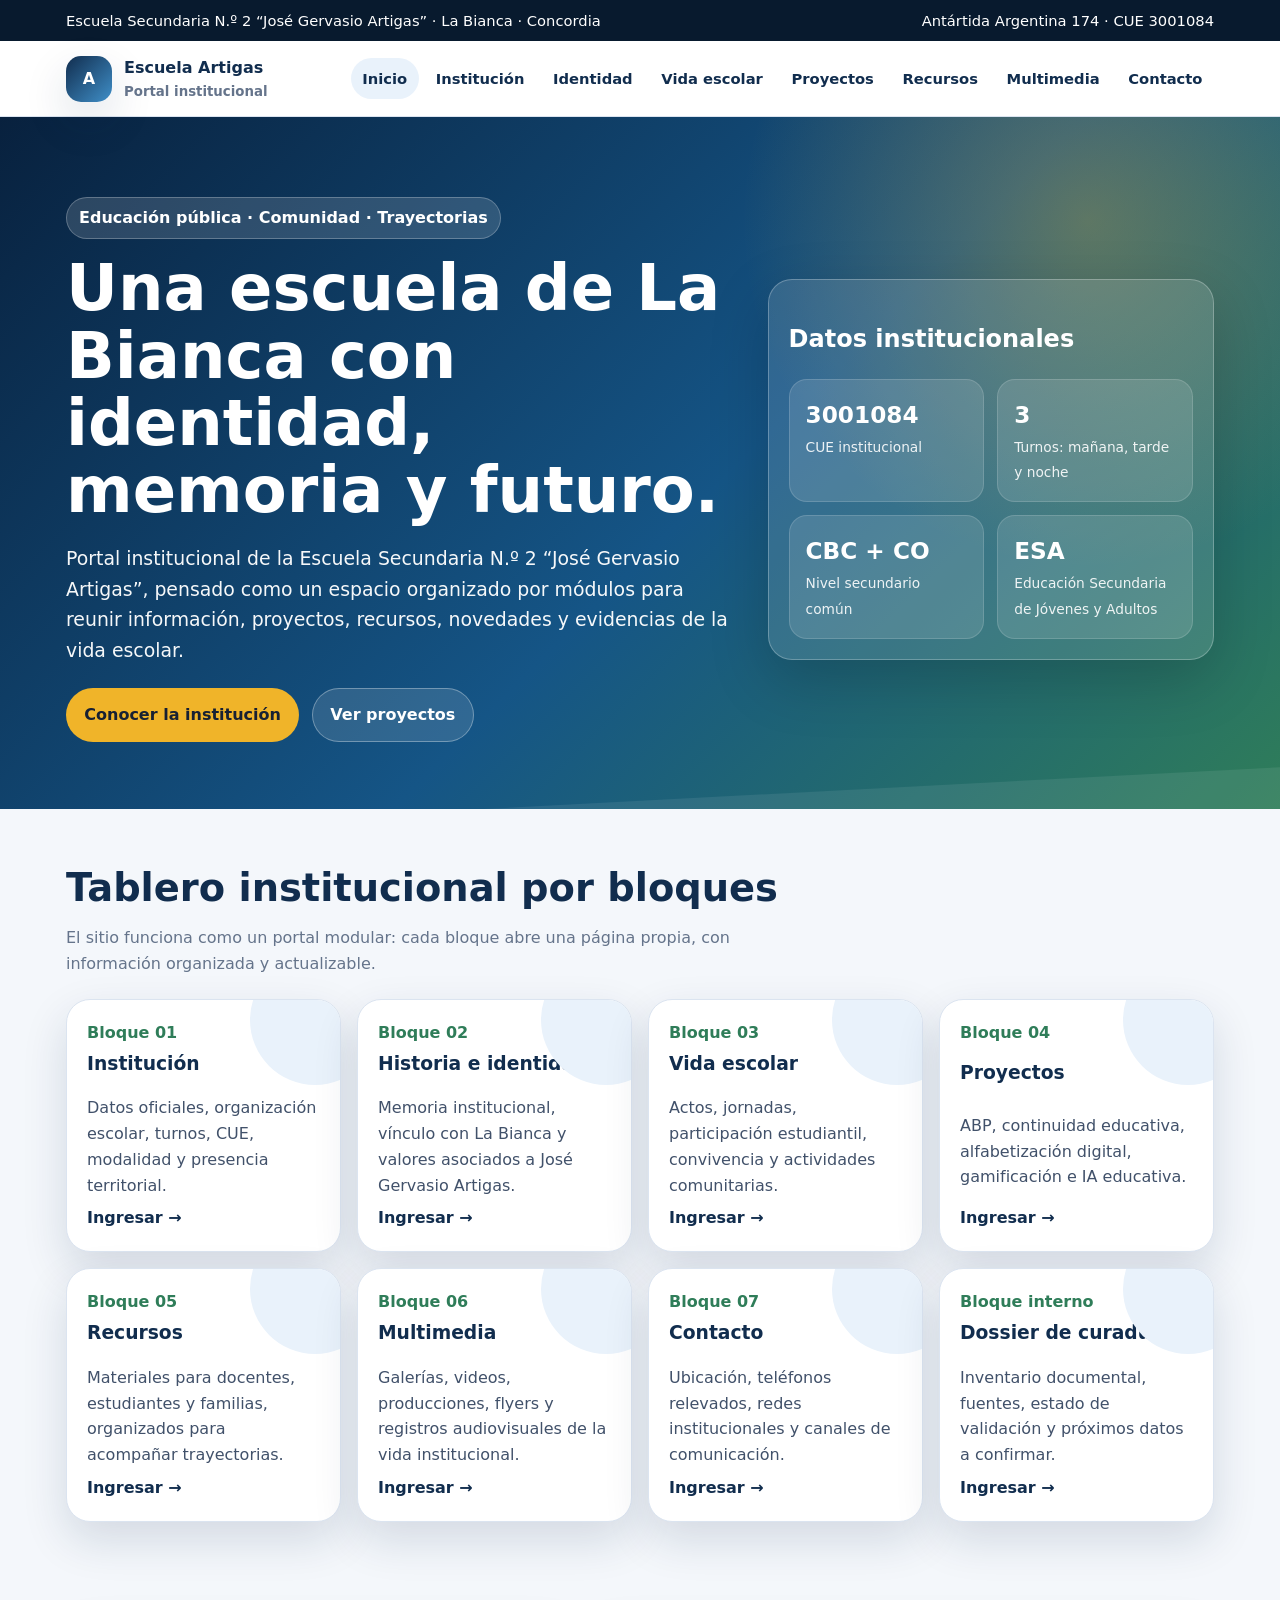
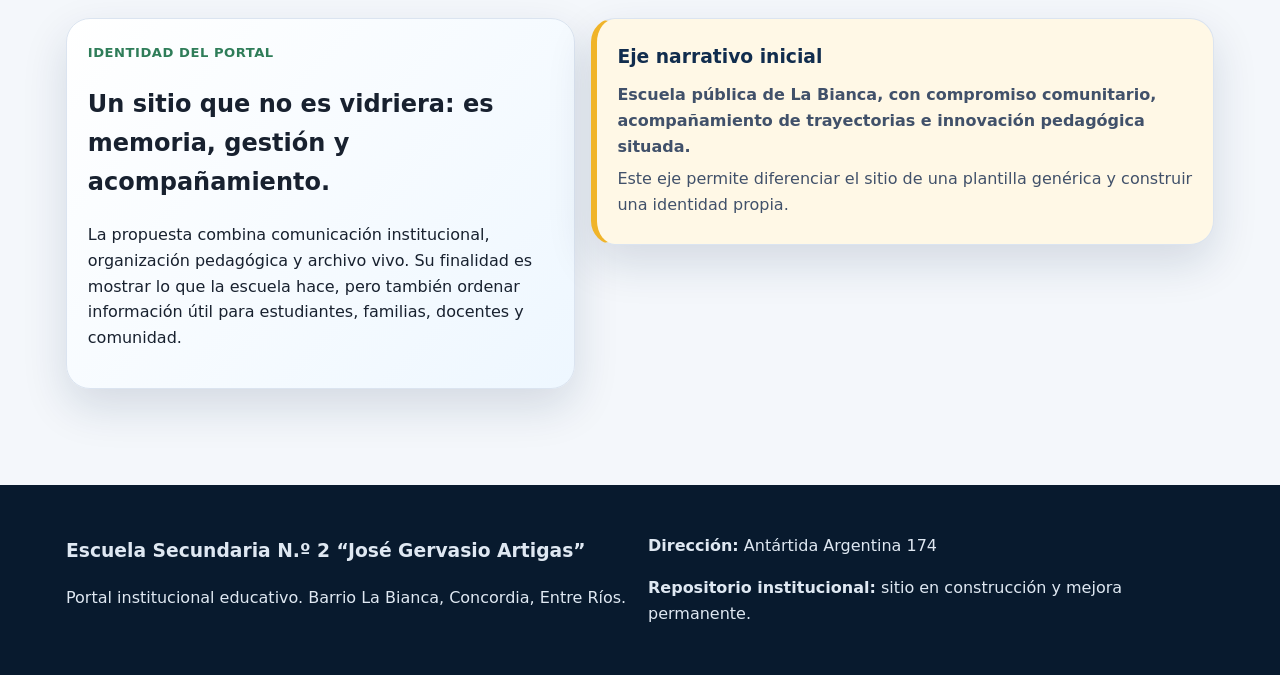
==== commit 91cac529: "V6" ====
--- a/index.html
+++ b/index.html
@@ -1,42 +1 @@
-<!DOCTYPE html><html lang="es"><head><meta charset="UTF-8"><meta name="viewport" content="width=device-width, initial-scale=1.0"><title>Escuela Secundaria N.º 2 José Gervasio Artigas</title><meta name="description" content="Sitio institucional de la Escuela Secundaria N.º 2 José Gervasio Artigas"><link rel="stylesheet" href="styles.css"></head><body><header class="topbar">
-  <a class="brand" href="index.html" aria-label="Inicio">
-    <span class="brand-seal">A</span>
-    <span><strong>Escuela Secundaria N.º 2</strong><small>José Gervasio Artigas · La Bianca</small></span>
-  </a>
-  <button class="menu-toggle" aria-label="Abrir menú" aria-expanded="false">☰</button>
-  <nav class="main-nav" aria-label="Navegación principal">
-    <a href="index.html">Inicio</a><a href="institucion.html">Institución</a><a href="identidad.html">Identidad</a><a href="vida-escolar.html">Vida escolar</a><a href="proyectos.html">Proyectos</a><a href="recursos.html">Recursos</a><a href="multimedia.html">Multimedia</a><a href="contacto.html">Contacto</a>
-  </nav>
-</header><main>
-<section class="hero-board">
-  <div class="hero-copy">
-    <span class="pill">Portal institucional</span>
-    <h1>Escuela Secundaria N.º 2 “José Gervasio Artigas”</h1>
-    <p class="hero-subtitle">Barrio La Bianca · Concordia · Entre Ríos</p>
-    <p>Un espacio digital para organizar la vida institucional, compartir información relevante y acompañar las trayectorias educativas de adolescentes, jóvenes y adultos.</p>
-    <div class="hero-actions"><a class="btn primary" href="institucion.html">Conocer la institución</a><a class="btn ghost" href="proyectos.html">Ver proyectos</a></div>
-  </div>
-  <aside class="status-card" aria-label="Datos institucionales destacados">
-    <span class="status-label">Datos confirmados</span>
-    <h2>Escuela pública con identidad territorial</h2>
-    <ul><li><strong>CUE:</strong> 3001084</li><li><strong>Ubicación:</strong> Antártida Argentina 174</li><li><strong>Turnos:</strong> mañana, tarde y noche</li><li><strong>Modalidad:</strong> secundaria común y ESA</li></ul>
-  </aside>
-</section>
-<section class="portal-layout">
-  <aside class="sidebar-card">
-    <h2>Bloques del portal</h2>
-    <p>Organización inspirada en aulas virtuales: cada módulo contiene información específica y evita una página única extensa.</p>
-    <a href="dossier-curaduria.html">Ver dossier de curaduría</a>
-  </aside>
-  <div class="module-grid">
-    <a class="module-card featured" href="institucion.html"><span>01</span><h3>Institución</h3><p>Datos institucionales, organización educativa, turnos, niveles y presentación general.</p></a>
-    <a class="module-card" href="identidad.html"><span>02</span><h3>Historia e identidad</h3><p>Memoria institucional, barrio La Bianca, figura de Artigas y línea histórica.</p></a>
-    <a class="module-card" href="vida-escolar.html"><span>03</span><h3>Vida escolar</h3><p>Actos, jornadas, convivencia, participación, reconocimientos y comunidad.</p></a>
-    <a class="module-card" href="proyectos.html"><span>04</span><h3>Programas y proyectos</h3><p>ABP, continuidad educativa, alfabetización digital, IA, gamificación y mejora institucional.</p></a>
-    <a class="module-card" href="recursos.html"><span>05</span><h3>Recursos</h3><p>Materiales para docentes, estudiantes y familias, organizados por destinatarios.</p></a>
-    <a class="module-card" href="multimedia.html"><span>06</span><h3>Multimedia</h3><p>Galerías, producciones, flyers, videos y archivo audiovisual institucional.</p></a>
-    <a class="module-card" href="contacto.html"><span>07</span><h3>Contacto</h3><p>Ubicación, correo institucional, mapa y redes oficiales.</p></a>
-  </div>
-</section>
-<section class="notice-band"><div><span class="pill light">En construcción sostenida</span><h2>Un sitio que crece por módulos</h2><p>El portal se actualiza progresivamente con información confirmada, evidencias institucionales y materiales autorizados para publicación.</p></div></section>
-</main><footer class="footer"><div><strong>Escuela Secundaria N.º 2 “José Gervasio Artigas”</strong><p>Antártida Argentina 174 · Barrio La Bianca · Concordia · Entre Ríos</p></div><p class="credit">Portal institucional organizado por bloques. Diseño educativo para navegación simple en celulares y computadoras.</p></footer><script>const b=document.querySelector('.menu-toggle'),n=document.querySelector('.main-nav');if(b&&n){b.addEventListener('click',()=>{n.classList.toggle('open');b.setAttribute('aria-expanded',n.classList.contains('open'))})}</script></body></html>+<!DOCTYPE html><html lang="es"><head><meta charset="UTF-8"><meta name="viewport" content="width=device-width, initial-scale=1.0"><meta name="description" content="Portal institucional educativo de la Escuela Secundaria N.º 2 José Gervasio Artigas de La Bianca, Concordia, Entre Ríos."><title>Inicio · Escuela Artigas</title><link rel="stylesheet" href="styles.css"></head><body><div class="topbar"><div class="wrap"><span>Escuela Secundaria N.º 2 “José Gervasio Artigas” · La Bianca · Concordia</span><span>Antártida Argentina 174 · CUE 3001084</span></div></div><header class="site-header"><nav class="nav"><a class="brand" href="index.html"><span class="seal">A</span><span>Escuela Artigas<small>Portal institucional</small></span></a><div class="menu"><a class="active" href="index.html">Inicio</a><a class="" href="institucion.html">Institución</a><a class="" href="identidad.html">Identidad</a><a class="" href="vida-escolar.html">Vida escolar</a><a class="" href="proyectos.html">Proyectos</a><a class="" href="recursos.html">Recursos</a><a class="" href="multimedia.html">Multimedia</a><a class="" href="contacto.html">Contacto</a></div></nav></header><main><section class="hero"><div class="wrap"><div><span class="eyebrow">Educación pública · Comunidad · Trayectorias</span><h1>Una escuela de La Bianca con identidad, memoria y futuro.</h1><p>Portal institucional de la Escuela Secundaria N.º 2 “José Gervasio Artigas”, pensado como un espacio organizado por módulos para reunir información, proyectos, recursos, novedades y evidencias de la vida escolar.</p><div class="hero-actions"><a class="btn primary" href="institucion.html">Conocer la institución</a><a class="btn secondary" href="proyectos.html">Ver proyectos</a></div></div><aside class="hero-panel"><h2>Datos institucionales</h2><div class="metric-grid"><div class="metric"><b>3001084</b><span>CUE institucional</span></div><div class="metric"><b>3</b><span>Turnos: mañana, tarde y noche</span></div><div class="metric"><b>CBC + CO</b><span>Nivel secundario común</span></div><div class="metric"><b>ESA</b><span>Educación Secundaria de Jóvenes y Adultos</span></div></div></aside></div></section><section class="section"><div class="section-title"><div><h2>Tablero institucional por bloques</h2><p>El sitio funciona como un portal modular: cada bloque abre una página propia, con información organizada y actualizable.</p></div></div><div class="grid cols-4"><article class="card module"><span class="tag">Bloque 01</span><h3>Institución</h3><p>Datos oficiales, organización escolar, turnos, CUE, modalidad y presencia territorial.</p><a href="institucion.html">Ingresar →</a></article><article class="card module"><span class="tag">Bloque 02</span><h3>Historia e identidad</h3><p>Memoria institucional, vínculo con La Bianca y valores asociados a José Gervasio Artigas.</p><a href="identidad.html">Ingresar →</a></article><article class="card module"><span class="tag">Bloque 03</span><h3>Vida escolar</h3><p>Actos, jornadas, participación estudiantil, convivencia y actividades comunitarias.</p><a href="vida-escolar.html">Ingresar →</a></article><article class="card module"><span class="tag">Bloque 04</span><h3>Proyectos</h3><p>ABP, continuidad educativa, alfabetización digital, gamificación e IA educativa.</p><a href="proyectos.html">Ingresar →</a></article><article class="card module"><span class="tag">Bloque 05</span><h3>Recursos</h3><p>Materiales para docentes, estudiantes y familias, organizados para acompañar trayectorias.</p><a href="recursos.html">Ingresar →</a></article><article class="card module"><span class="tag">Bloque 06</span><h3>Multimedia</h3><p>Galerías, videos, producciones, flyers y registros audiovisuales de la vida institucional.</p><a href="multimedia.html">Ingresar →</a></article><article class="card module"><span class="tag">Bloque 07</span><h3>Contacto</h3><p>Ubicación, teléfonos relevados, redes institucionales y canales de comunicación.</p><a href="contacto.html">Ingresar →</a></article><article class="card module"><span class="tag">Bloque interno</span><h3>Dossier de curaduría</h3><p>Inventario documental, fuentes, estado de validación y próximos datos a confirmar.</p><a href="dossier-curaduria.html">Ingresar →</a></article></div></section><section class="section"><div class="split"><article class="rich-banner"><span class="status">Identidad del portal</span><h2>Un sitio que no es vidriera: es memoria, gestión y acompañamiento.</h2><p>La propuesta combina comunicación institucional, organización pedagógica y archivo vivo. Su finalidad es mostrar lo que la escuela hace, pero también ordenar información útil para estudiantes, familias, docentes y comunidad.</p></article><article class="card notice"><h3>Eje narrativo inicial</h3><p><strong>Escuela pública de La Bianca, con compromiso comunitario, acompañamiento de trayectorias e innovación pedagógica situada.</strong></p><p>Este eje permite diferenciar el sitio de una plantilla genérica y construir una identidad propia.</p></article></div></section></main><footer class="footer"><div class="wrap"><div><h3>Escuela Secundaria N.º 2 “José Gervasio Artigas”</h3><p>Portal institucional educativo. Barrio La Bianca, Concordia, Entre Ríos.</p></div><div><p><strong>Dirección:</strong> Antártida Argentina 174</p><p><strong>Repositorio institucional:</strong> sitio en construcción y mejora permanente.</p></div></div></footer></body></html>
--- a/styles.css
+++ b/styles.css
@@ -1,2 +1,6 @@
-
-:root{--green:#174b3f;--green-2:#246b58;--green-3:#e7f0eb;--gold:#d7a83a;--cream:#fbf7ed;--ink:#162b26;--muted:#63756f;--white:#fff;--shadow:0 18px 45px rgba(20,52,43,.12);--radius:28px}*{box-sizing:border-box}html{scroll-behavior:smooth}body{margin:0;font-family:Inter,Segoe UI,Arial,sans-serif;background:linear-gradient(180deg,#fbf7ed 0%,#f3f6f1 45%,#eef4f0 100%);color:var(--ink);line-height:1.65}.topbar{position:sticky;top:0;z-index:50;display:flex;align-items:center;justify-content:space-between;gap:24px;padding:14px clamp(16px,4vw,48px);background:rgba(255,255,255,.9);backdrop-filter:blur(16px);border-bottom:1px solid rgba(23,75,63,.08)}.brand{display:flex;align-items:center;gap:12px;color:var(--ink);text-decoration:none;min-width:260px}.brand-seal{width:48px;height:48px;border-radius:16px;background:linear-gradient(135deg,var(--green),var(--green-2) 62%,var(--gold));display:grid;place-items:center;color:white;font-size:1.35rem;font-weight:900;box-shadow:0 10px 22px rgba(23,75,63,.22)}.brand strong{display:block;line-height:1.15}.brand small{display:block;color:var(--muted);font-size:.8rem}.main-nav{display:flex;align-items:center;gap:4px;flex-wrap:wrap;justify-content:flex-end}.main-nav a{color:var(--ink);text-decoration:none;font-size:.9rem;font-weight:750;padding:9px 11px;border-radius:999px}.main-nav a:hover{background:var(--green-3);color:var(--green)}.menu-toggle{display:none;border:0;border-radius:14px;background:var(--green);color:white;padding:10px 13px;font-size:1.2rem}.hero-board{max-width:1180px;margin:28px auto 0;padding:clamp(22px,4vw,44px);display:grid;grid-template-columns:1.5fr .9fr;gap:22px}.hero-copy{position:relative;overflow:hidden;min-height:420px;border-radius:calc(var(--radius) + 8px);padding:clamp(28px,5vw,64px);background:radial-gradient(circle at 18% 18%,rgba(215,168,58,.38),transparent 28%),linear-gradient(135deg,#123a31,#195747 55%,#28735f);color:white;box-shadow:var(--shadow)}.hero-copy:after{content:"";position:absolute;right:-80px;bottom:-90px;width:300px;height:300px;border-radius:50%;background:rgba(255,255,255,.08)}.hero-copy h1{max-width:860px;font-size:clamp(2.35rem,6vw,5.15rem);line-height:.98;margin:18px 0 16px;letter-spacing:-.05em}.hero-copy p{max-width:680px;font-size:1.07rem;color:#eef8f4}.hero-subtitle{font-weight:800;color:white!important;font-size:clamp(1.1rem,2vw,1.35rem)!important}.pill{display:inline-flex;align-items:center;width:max-content;border-radius:999px;padding:8px 13px;background:rgba(215,168,58,.18);color:#ffe7a7;font-size:.78rem;font-weight:900;text-transform:uppercase;letter-spacing:.11em}.pill.light{background:rgba(255,255,255,.16);color:#fff}.hero-actions{display:flex;gap:12px;flex-wrap:wrap;margin-top:26px}.btn{display:inline-flex;align-items:center;justify-content:center;min-height:46px;padding:0 18px;border-radius:999px;text-decoration:none;font-weight:850}.btn.primary{background:var(--gold);color:#24352f}.btn.ghost{background:rgba(255,255,255,.14);color:white;border:1px solid rgba(255,255,255,.3)}.status-card{border-radius:var(--radius);padding:30px;background:white;box-shadow:var(--shadow);align-self:stretch;border:1px solid rgba(23,75,63,.08)}.status-label{display:inline-block;border-radius:999px;background:var(--green-3);color:var(--green);font-weight:900;font-size:.78rem;padding:7px 11px;text-transform:uppercase;letter-spacing:.08em}.status-card h2{font-size:clamp(1.7rem,3vw,2.55rem);line-height:1.05;margin:20px 0}.status-card ul{list-style:none;padding:0;margin:0}.status-card li{padding:14px 0;border-top:1px solid #edf1ed}.portal-layout{max-width:1180px;margin:0 auto;padding:34px clamp(16px,4vw,44px) 70px;display:grid;grid-template-columns:300px 1fr;gap:22px}.sidebar-card{position:sticky;top:92px;align-self:start;border-radius:var(--radius);background:var(--cream);padding:26px;border:1px solid rgba(23,75,63,.1);box-shadow:0 12px 30px rgba(20,52,43,.08)}.sidebar-card h2{margin:0 0 10px;color:var(--green);font-size:1.35rem}.sidebar-card a{display:inline-flex;margin-top:16px;color:var(--green);font-weight:900;text-decoration:none}.module-grid{display:grid;grid-template-columns:repeat(2,1fr);gap:18px}.module-card{position:relative;overflow:hidden;min-height:210px;border-radius:var(--radius);background:white;color:var(--ink);text-decoration:none;padding:26px;box-shadow:0 14px 34px rgba(20,52,43,.1);border:1px solid rgba(23,75,63,.08);transition:transform .2s ease,box-shadow .2s ease}.module-card:hover{transform:translateY(-5px);box-shadow:0 24px 50px rgba(20,52,43,.14)}.module-card:after{content:"";position:absolute;right:-48px;bottom:-58px;width:150px;height:150px;border-radius:50%;background:var(--green-3)}.module-card span{display:grid;place-items:center;width:44px;height:44px;border-radius:16px;background:var(--green);color:white;font-weight:950}.module-card h3{font-size:1.45rem;margin:20px 0 8px;color:var(--green)}.module-card p{margin:0;color:var(--muted)}.module-card.featured{background:linear-gradient(135deg,#fff,#eef7f2);border-left:8px solid var(--gold)}.notice-band{background:var(--green);color:white;margin-top:10px}.notice-band div{max-width:1180px;margin:auto;padding:54px clamp(18px,4vw,48px)}.notice-band h2{font-size:clamp(2rem,4vw,3.3rem);line-height:1.05;margin:16px 0 10px}.notice-band p{max-width:780px;color:#e8f3ef}.page-hero{max-width:1180px;margin:28px auto;padding:56px clamp(22px,5vw,58px);border-radius:0 0 38px 38px;background:linear-gradient(135deg,#123a31,#226854);color:white;box-shadow:var(--shadow)}.page-hero h1{font-size:clamp(2.3rem,5.5vw,4.5rem);line-height:1;margin:18px 0 12px;letter-spacing:-.04em}.page-hero p{max-width:760px;color:#e9f4f0;font-size:1.08rem}.content-shell{max-width:1180px;margin:0 auto;padding:42px clamp(16px,4vw,44px) 72px;display:grid;grid-template-columns:1fr 340px;gap:22px}.content-main{display:grid;gap:22px}.paper,.side-panel,.info-card,.notice-card{background:white;border-radius:var(--radius);padding:30px;box-shadow:0 14px 34px rgba(20,52,43,.1);border:1px solid rgba(23,75,63,.08)}.paper h2,.side-panel h2,.info-card h2,.notice-card h2{color:var(--green);line-height:1.1;margin-top:0}.side-panel{background:#f7fbf8}.side-panel.amber,.info-card.amber{background:#fff8e7;border-color:rgba(215,168,58,.35)}.check-list{list-style:none;padding:0;margin:0}.check-list li{padding:12px 0;border-bottom:1px solid #eef2ef}.data-grid{display:grid;grid-template-columns:repeat(3,1fr);gap:14px}.data-grid div{background:var(--green-3);border-radius:20px;padding:20px}.data-grid strong{display:block;color:var(--green);font-size:1.1rem}.data-grid span{color:var(--muted)}.timeline{display:grid;gap:14px;background:transparent;box-shadow:none;border:0;padding:0}.timeline h2{color:var(--green)}.timeline div{background:white;border-left:7px solid var(--gold);border-radius:20px;padding:22px;box-shadow:0 10px 26px rgba(20,52,43,.08)}.timeline span,.project-board span,.gallery-board span{font-size:.78rem;font-weight:900;text-transform:uppercase;letter-spacing:.1em;color:var(--green)}.cards-section,.project-board,.resources-board,.gallery-board{max-width:1180px;margin:0 auto;padding:42px clamp(16px,4vw,44px) 72px;display:grid;grid-template-columns:repeat(3,1fr);gap:20px}.project-board{grid-template-columns:repeat(2,1fr)}.project-board article{min-height:240px;border-radius:var(--radius);padding:30px;background:linear-gradient(135deg,#143c33,#236a58);color:white;box-shadow:var(--shadow)}.project-board h2{font-size:1.65rem;line-height:1.08;margin:16px 0 10px}.project-board p{color:#e8f3ef}.project-board span{color:#f1cd72}.resources-board{grid-template-columns:repeat(4,1fr)}.resources-board a{min-height:190px;background:white;border-radius:var(--radius);padding:26px;text-decoration:none;color:var(--ink);box-shadow:0 14px 34px rgba(20,52,43,.1);border-top:7px solid var(--green)}.resources-board strong{display:block;color:var(--green);font-size:1.25rem;margin-bottom:8px}.resources-board span{color:var(--muted)}.gallery-board article{min-height:250px;border-radius:var(--radius);padding:30px;background:linear-gradient(180deg,#fff,#f6faf7);border:2px dashed rgba(23,75,63,.24);box-shadow:0 12px 30px rgba(20,52,43,.08)}.footer{display:flex;justify-content:space-between;gap:24px;align-items:flex-start;padding:32px clamp(18px,4vw,48px);background:#0f3029;color:white}.footer p{margin:5px 0;color:#dfe8e3}.credit{max-width:470px;text-align:right}@media(max-width:1000px){.hero-board,.portal-layout,.content-shell{grid-template-columns:1fr}.sidebar-card{position:relative;top:auto}.module-grid,.project-board{grid-template-columns:1fr}.cards-section,.gallery-board{grid-template-columns:1fr}.resources-board,.data-grid{grid-template-columns:1fr 1fr}.status-card{align-self:auto}.footer{flex-direction:column}.credit{text-align:left}}@media(max-width:760px){.topbar{padding:12px 16px}.brand{min-width:0}.brand small{display:none}.menu-toggle{display:block}.main-nav{position:absolute;top:72px;left:14px;right:14px;display:none;flex-direction:column;align-items:stretch;background:white;border-radius:22px;padding:12px;box-shadow:0 24px 48px rgba(20,52,43,.18)}.main-nav.open{display:flex}.main-nav a{padding:12px 14px}.hero-board{padding:16px}.hero-copy{min-height:0}.portal-layout,.content-shell,.cards-section,.project-board,.resources-board,.gallery-board{padding-left:16px;padding-right:16px}.module-grid,.resources-board,.data-grid{grid-template-columns:1fr}.page-hero{margin-top:0;border-radius:0 0 28px 28px;padding:42px 18px}.status-card,.paper,.side-panel,.info-card,.notice-card,.module-card{border-radius:22px}}
+:root{
+  --azul:#112d4e;--azul2:#174a7c;--celeste:#3f8fc8;--dorado:#f0b429;--verde:#2f7d59;--tinta:#18212f;--muted:#65748b;--fondo:#f4f7fb;--card:#ffffff;--line:#dbe4f0;--soft:#e9f2fb;
+  --shadow:0 18px 45px rgba(17,45,78,.14);--radius:24px;--max:1180px
+}
+*{box-sizing:border-box}html{scroll-behavior:smooth}body{margin:0;font-family:system-ui,-apple-system,Segoe UI,Roboto,Ubuntu,Cantarell,'Helvetica Neue',Arial,sans-serif;background:var(--fondo);color:var(--tinta);line-height:1.62}.topbar{background:#081a2e;color:#fff;font-size:.92rem}.topbar .wrap{max-width:var(--max);margin:auto;padding:.55rem 1rem;display:flex;gap:1rem;justify-content:space-between;flex-wrap:wrap}.site-header{position:sticky;top:0;z-index:50;background:rgba(255,255,255,.94);backdrop-filter:blur(14px);border-bottom:1px solid var(--line)}.nav{max-width:var(--max);margin:auto;padding:.85rem 1rem;display:flex;align-items:center;justify-content:space-between;gap:1rem}.brand{display:flex;align-items:center;gap:.75rem;text-decoration:none;color:var(--azul);font-weight:900}.seal{width:46px;height:46px;border-radius:15px;background:linear-gradient(135deg,var(--azul),var(--celeste));display:grid;place-items:center;color:#fff;box-shadow:var(--shadow);font-weight:900}.brand small{display:block;color:var(--muted);font-weight:700}.menu{display:flex;gap:.35rem;flex-wrap:wrap;justify-content:flex-end}.menu a{color:var(--azul);text-decoration:none;font-weight:800;font-size:.92rem;padding:.55rem .72rem;border-radius:999px}.menu a:hover,.menu a.active{background:var(--soft)}.hero{background:radial-gradient(circle at 85% 15%,rgba(240,180,41,.32),transparent 28%),linear-gradient(135deg,#08213e 0%,#155586 55%,#2f7d59 100%);color:#fff;position:relative;overflow:hidden}.hero:after{content:"";position:absolute;inset:auto -10% -35% -10%;height:250px;background:rgba(255,255,255,.08);transform:rotate(-3deg)}.hero .wrap{max-width:var(--max);margin:auto;padding:5rem 1rem 4.2rem;display:grid;grid-template-columns:1.2fr .8fr;gap:2rem;align-items:center;position:relative;z-index:1}.eyebrow{display:inline-flex;gap:.5rem;align-items:center;background:rgba(255,255,255,.14);border:1px solid rgba(255,255,255,.25);border-radius:999px;padding:.45rem .75rem;font-weight:800}.hero h1{font-size:clamp(2.2rem,5vw,4.4rem);line-height:1.05;margin:1rem 0}.hero p{font-size:1.18rem;max-width:720px;opacity:.96}.hero-actions{display:flex;gap:.8rem;flex-wrap:wrap;margin-top:1.4rem}.btn{display:inline-flex;align-items:center;gap:.5rem;text-decoration:none;border-radius:999px;padding:.82rem 1.08rem;font-weight:900;border:1px solid transparent}.btn.primary{background:var(--dorado);color:#172033}.btn.secondary{background:rgba(255,255,255,.12);color:#fff;border-color:rgba(255,255,255,.32)}.hero-panel{background:rgba(255,255,255,.12);border:1px solid rgba(255,255,255,.26);border-radius:var(--radius);padding:1.25rem;box-shadow:0 20px 60px rgba(0,0,0,.18)}.metric-grid{display:grid;grid-template-columns:1fr 1fr;gap:.8rem}.metric{background:rgba(255,255,255,.12);border-radius:18px;padding:1rem;border:1px solid rgba(255,255,255,.15)}.metric b{display:block;font-size:1.45rem}.metric span{font-size:.86rem;opacity:.9}.section{max-width:var(--max);margin:auto;padding:3rem 1rem}.section-title{display:flex;align-items:end;justify-content:space-between;gap:1rem;margin-bottom:1.4rem}.section-title h2{font-size:clamp(1.7rem,3vw,2.6rem);margin:0;color:var(--azul)}.section-title p{margin:.35rem 0 0;color:var(--muted);max-width:720px}.grid{display:grid;gap:1rem}.grid.cols-3{grid-template-columns:repeat(3,1fr)}.grid.cols-4{grid-template-columns:repeat(4,1fr)}.card{background:var(--card);border:1px solid var(--line);border-radius:var(--radius);box-shadow:var(--shadow);padding:1.25rem}.card h3{margin:.2rem 0 .6rem;color:var(--azul)}.card p{color:#41516a;margin:.4rem 0}.module{min-height:210px;display:flex;flex-direction:column;justify-content:space-between;position:relative;overflow:hidden}.module:before{content:"";position:absolute;right:-40px;top:-45px;width:130px;height:130px;border-radius:50%;background:var(--soft)}.module .tag{font-weight:900;color:var(--verde);position:relative}.module a{color:var(--azul);font-weight:900;text-decoration:none;position:relative}.split{display:grid;grid-template-columns:.9fr 1.1fr;gap:1rem;align-items:start}.notice{border-left:6px solid var(--dorado);background:#fff8e6}.timeline{display:grid;gap:.9rem}.event{display:grid;grid-template-columns:150px 1fr;gap:1rem;background:#fff;border:1px solid var(--line);border-radius:18px;padding:1rem}.event time{font-weight:900;color:var(--azul)}.list-clean{padding-left:1.1rem}.list-clean li{margin:.35rem 0}.footer{background:#081a2e;color:#dfe8f2;margin-top:3rem}.footer .wrap{max-width:var(--max);margin:auto;padding:2rem 1rem;display:grid;grid-template-columns:1fr 1fr;gap:1rem}.footer a{color:#fff}.page-hero{background:linear-gradient(135deg,#0f2a49,#1e6b95);color:#fff}.page-hero .wrap{max-width:var(--max);margin:auto;padding:3rem 1rem}.page-hero h1{font-size:clamp(2rem,4vw,3.5rem);margin:.2rem 0}.breadcrumb{font-weight:800;opacity:.85}.pill{display:inline-flex;border-radius:999px;background:var(--soft);padding:.42rem .7rem;font-weight:900;color:var(--azul);margin:.2rem}.source{font-size:.88rem;color:var(--muted)}.kpi{display:flex;align-items:center;gap:.8rem}.kpi i{width:44px;height:44px;border-radius:14px;background:var(--soft);display:grid;place-items:center;font-style:normal;font-weight:900;color:var(--azul)}.dashboard{display:grid;grid-template-columns:repeat(12,1fr);gap:1rem}.span-8{grid-column:span 8}.span-4{grid-column:span 4}.span-6{grid-column:span 6}.rich-banner{background:linear-gradient(135deg,#fff,#eef7ff);border:1px solid var(--line);border-radius:var(--radius);padding:1.3rem;box-shadow:var(--shadow)}.status{font-size:.82rem;font-weight:900;text-transform:uppercase;letter-spacing:.04em;color:var(--verde)}
+@media(max-width:900px){.hero .wrap,.split,.footer .wrap{grid-template-columns:1fr}.grid.cols-3,.grid.cols-4{grid-template-columns:1fr 1fr}.dashboard{grid-template-columns:1fr}.span-8,.span-4,.span-6{grid-column:auto}.menu{display:none}.event{grid-template-columns:1fr}.hero .wrap{padding-top:3.3rem}}@media(max-width:560px){.grid.cols-3,.grid.cols-4,.metric-grid{grid-template-columns:1fr}.topbar .wrap{display:block}.hero-actions .btn{width:100%;justify-content:center}}
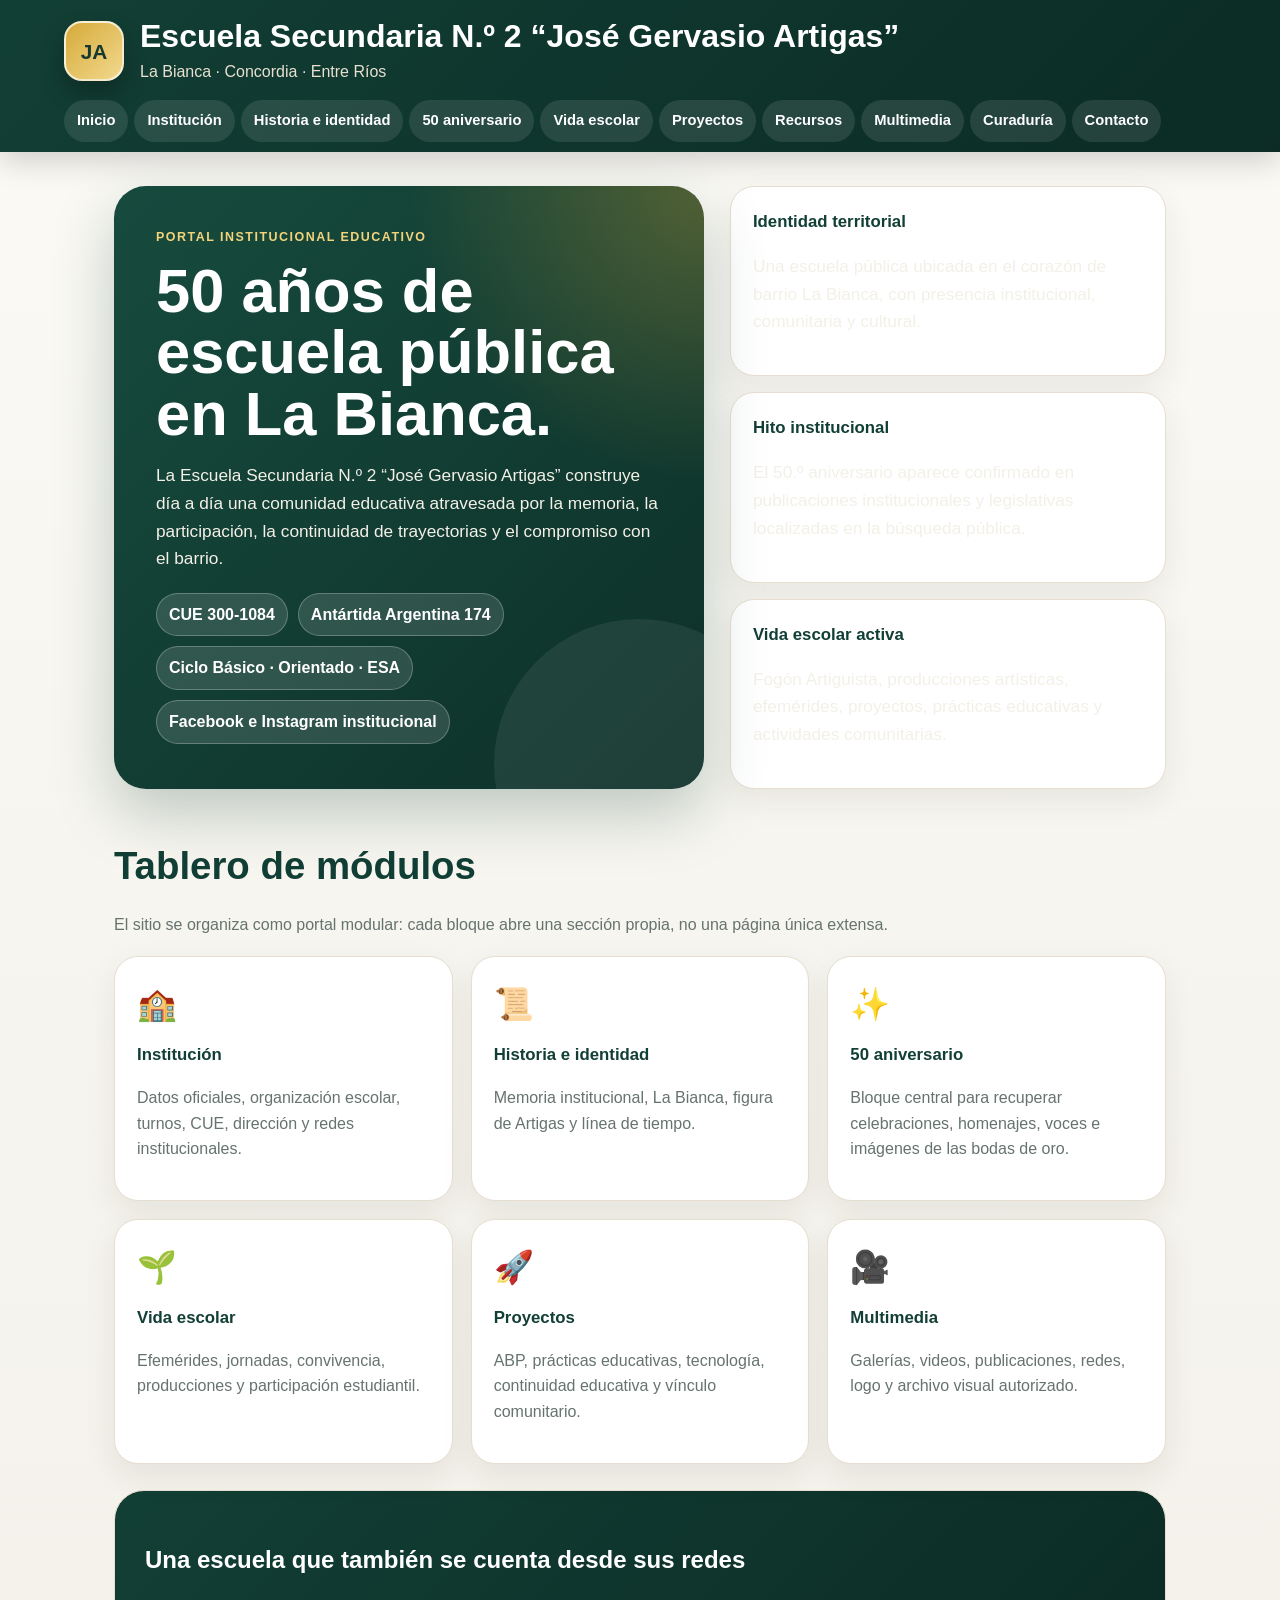
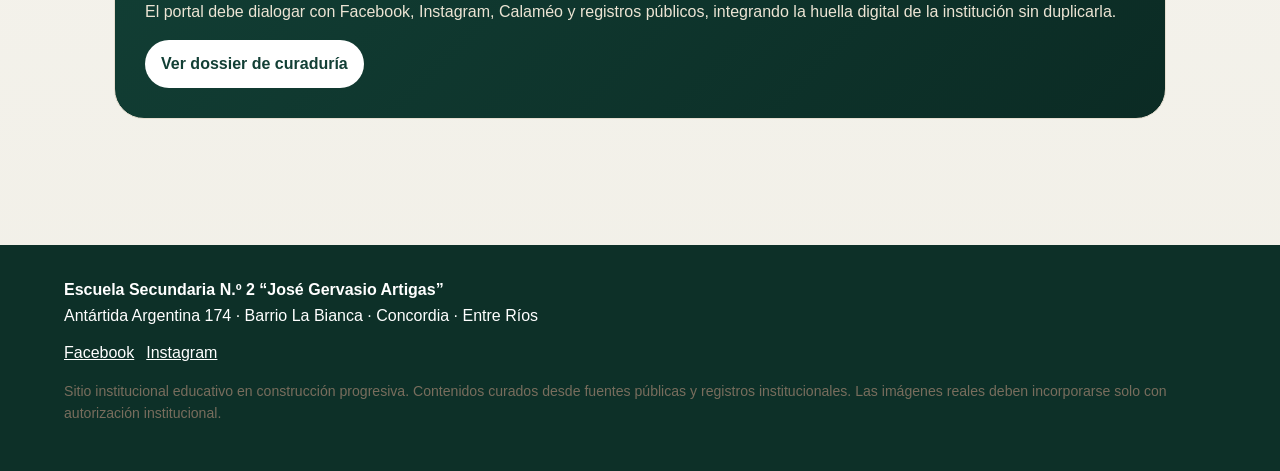
==== commit 53e21b55: "V7" ====
--- a/index.html
+++ b/index.html
@@ -1 +1 @@
-<!DOCTYPE html><html lang="es"><head><meta charset="UTF-8"><meta name="viewport" content="width=device-width, initial-scale=1.0"><meta name="description" content="Portal institucional educativo de la Escuela Secundaria N.º 2 José Gervasio Artigas de La Bianca, Concordia, Entre Ríos."><title>Inicio · Escuela Artigas</title><link rel="stylesheet" href="styles.css"></head><body><div class="topbar"><div class="wrap"><span>Escuela Secundaria N.º 2 “José Gervasio Artigas” · La Bianca · Concordia</span><span>Antártida Argentina 174 · CUE 3001084</span></div></div><header class="site-header"><nav class="nav"><a class="brand" href="index.html"><span class="seal">A</span><span>Escuela Artigas<small>Portal institucional</small></span></a><div class="menu"><a class="active" href="index.html">Inicio</a><a class="" href="institucion.html">Institución</a><a class="" href="identidad.html">Identidad</a><a class="" href="vida-escolar.html">Vida escolar</a><a class="" href="proyectos.html">Proyectos</a><a class="" href="recursos.html">Recursos</a><a class="" href="multimedia.html">Multimedia</a><a class="" href="contacto.html">Contacto</a></div></nav></header><main><section class="hero"><div class="wrap"><div><span class="eyebrow">Educación pública · Comunidad · Trayectorias</span><h1>Una escuela de La Bianca con identidad, memoria y futuro.</h1><p>Portal institucional de la Escuela Secundaria N.º 2 “José Gervasio Artigas”, pensado como un espacio organizado por módulos para reunir información, proyectos, recursos, novedades y evidencias de la vida escolar.</p><div class="hero-actions"><a class="btn primary" href="institucion.html">Conocer la institución</a><a class="btn secondary" href="proyectos.html">Ver proyectos</a></div></div><aside class="hero-panel"><h2>Datos institucionales</h2><div class="metric-grid"><div class="metric"><b>3001084</b><span>CUE institucional</span></div><div class="metric"><b>3</b><span>Turnos: mañana, tarde y noche</span></div><div class="metric"><b>CBC + CO</b><span>Nivel secundario común</span></div><div class="metric"><b>ESA</b><span>Educación Secundaria de Jóvenes y Adultos</span></div></div></aside></div></section><section class="section"><div class="section-title"><div><h2>Tablero institucional por bloques</h2><p>El sitio funciona como un portal modular: cada bloque abre una página propia, con información organizada y actualizable.</p></div></div><div class="grid cols-4"><article class="card module"><span class="tag">Bloque 01</span><h3>Institución</h3><p>Datos oficiales, organización escolar, turnos, CUE, modalidad y presencia territorial.</p><a href="institucion.html">Ingresar →</a></article><article class="card module"><span class="tag">Bloque 02</span><h3>Historia e identidad</h3><p>Memoria institucional, vínculo con La Bianca y valores asociados a José Gervasio Artigas.</p><a href="identidad.html">Ingresar →</a></article><article class="card module"><span class="tag">Bloque 03</span><h3>Vida escolar</h3><p>Actos, jornadas, participación estudiantil, convivencia y actividades comunitarias.</p><a href="vida-escolar.html">Ingresar →</a></article><article class="card module"><span class="tag">Bloque 04</span><h3>Proyectos</h3><p>ABP, continuidad educativa, alfabetización digital, gamificación e IA educativa.</p><a href="proyectos.html">Ingresar →</a></article><article class="card module"><span class="tag">Bloque 05</span><h3>Recursos</h3><p>Materiales para docentes, estudiantes y familias, organizados para acompañar trayectorias.</p><a href="recursos.html">Ingresar →</a></article><article class="card module"><span class="tag">Bloque 06</span><h3>Multimedia</h3><p>Galerías, videos, producciones, flyers y registros audiovisuales de la vida institucional.</p><a href="multimedia.html">Ingresar →</a></article><article class="card module"><span class="tag">Bloque 07</span><h3>Contacto</h3><p>Ubicación, teléfonos relevados, redes institucionales y canales de comunicación.</p><a href="contacto.html">Ingresar →</a></article><article class="card module"><span class="tag">Bloque interno</span><h3>Dossier de curaduría</h3><p>Inventario documental, fuentes, estado de validación y próximos datos a confirmar.</p><a href="dossier-curaduria.html">Ingresar →</a></article></div></section><section class="section"><div class="split"><article class="rich-banner"><span class="status">Identidad del portal</span><h2>Un sitio que no es vidriera: es memoria, gestión y acompañamiento.</h2><p>La propuesta combina comunicación institucional, organización pedagógica y archivo vivo. Su finalidad es mostrar lo que la escuela hace, pero también ordenar información útil para estudiantes, familias, docentes y comunidad.</p></article><article class="card notice"><h3>Eje narrativo inicial</h3><p><strong>Escuela pública de La Bianca, con compromiso comunitario, acompañamiento de trayectorias e innovación pedagógica situada.</strong></p><p>Este eje permite diferenciar el sitio de una plantilla genérica y construir una identidad propia.</p></article></div></section></main><footer class="footer"><div class="wrap"><div><h3>Escuela Secundaria N.º 2 “José Gervasio Artigas”</h3><p>Portal institucional educativo. Barrio La Bianca, Concordia, Entre Ríos.</p></div><div><p><strong>Dirección:</strong> Antártida Argentina 174</p><p><strong>Repositorio institucional:</strong> sitio en construcción y mejora permanente.</p></div></div></footer></body></html>+<!DOCTYPE html><html lang="es"><head><meta charset="UTF-8"><meta name="viewport" content="width=device-width, initial-scale=1.0"><title>Inicio · Escuela Artigas</title><link rel="stylesheet" href="styles.css"></head><body><header class="site-header"><div class="brand"><div class="logo-mark">JA</div><div><h1>Escuela Secundaria N.º 2 “José Gervasio Artigas”</h1><p>La Bianca · Concordia · Entre Ríos</p></div></div><nav class="topnav"><a href="index.html">Inicio</a><a href="institucion.html">Institución</a><a href="historia.html">Historia e identidad</a><a href="50-aniversario.html">50 aniversario</a><a href="vida-escolar.html">Vida escolar</a><a href="proyectos.html">Proyectos</a><a href="recursos.html">Recursos</a><a href="multimedia.html">Multimedia</a><a href="curaduria.html">Curaduría</a><a href="contacto.html">Contacto</a></nav></header><main><section class="hero"><div class="hero-panel"><div class="eyebrow">Portal institucional educativo</div><h2>50 años de escuela pública en La Bianca.</h2><p>La Escuela Secundaria N.º 2 “José Gervasio Artigas” construye día a día una comunidad educativa atravesada por la memoria, la participación, la continuidad de trayectorias y el compromiso con el barrio.</p><div class="pill-row"><span class="pill">CUE 300-1084</span><span class="pill">Antártida Argentina 174</span><span class="pill">Ciclo Básico · Orientado · ESA</span><span class="pill">Facebook e Instagram institucional</span></div></div><aside class="hero-side"><div class="fact-card"><strong>Identidad territorial</strong><p>Una escuela pública ubicada en el corazón de barrio La Bianca, con presencia institucional, comunitaria y cultural.</p></div><div class="fact-card"><strong>Hito institucional</strong><p>El 50.º aniversario aparece confirmado en publicaciones institucionales y legislativas localizadas en la búsqueda pública.</p></div><div class="fact-card"><strong>Vida escolar activa</strong><p>Fogón Artiguista, producciones artísticas, efemérides, proyectos, prácticas educativas y actividades comunitarias.</p></div></aside></section><section class="section-title"><h2>Tablero de módulos</h2><p>El sitio se organiza como portal modular: cada bloque abre una sección propia, no una página única extensa.</p></section><section class="grid"><a class="module-card" href="institucion.html"><div class="icon">🏫</div><strong>Institución</strong><p>Datos oficiales, organización escolar, turnos, CUE, dirección y redes institucionales.</p></a><a class="module-card" href="historia.html"><div class="icon">📜</div><strong>Historia e identidad</strong><p>Memoria institucional, La Bianca, figura de Artigas y línea de tiempo.</p></a><a class="module-card" href="50-aniversario.html"><div class="icon">✨</div><strong>50 aniversario</strong><p>Bloque central para recuperar celebraciones, homenajes, voces e imágenes de las bodas de oro.</p></a><a class="module-card" href="vida-escolar.html"><div class="icon">🌱</div><strong>Vida escolar</strong><p>Efemérides, jornadas, convivencia, producciones y participación estudiantil.</p></a><a class="module-card" href="proyectos.html"><div class="icon">🚀</div><strong>Proyectos</strong><p>ABP, prácticas educativas, tecnología, continuidad educativa y vínculo comunitario.</p></a><a class="module-card" href="multimedia.html"><div class="icon">🎥</div><strong>Multimedia</strong><p>Galerías, videos, publicaciones, redes, logo y archivo visual autorizado.</p></a></section><section class="banner dark"><h2>Una escuela que también se cuenta desde sus redes</h2><p>El portal debe dialogar con Facebook, Instagram, Calaméo y registros públicos, integrando la huella digital de la institución sin duplicarla.</p><a class="button light" href="curaduria.html">Ver dossier de curaduría</a></section></main><footer><div><strong>Escuela Secundaria N.º 2 “José Gervasio Artigas”</strong><br>Antártida Argentina 174 · Barrio La Bianca · Concordia · Entre Ríos</div><div class="footer-links"><a href="https://www.facebook.com/Esc.Sec.Artigas.Oficial/">Facebook</a><a href="https://www.instagram.com/escuela2artigas/">Instagram</a></div><p class="small">Sitio institucional educativo en construcción progresiva. Contenidos curados desde fuentes públicas y registros institucionales. Las imágenes reales deben incorporarse solo con autorización institucional.</p></footer></body></html>
--- a/styles.css
+++ b/styles.css
@@ -1,6 +1,2 @@
-:root{
-  --azul:#112d4e;--azul2:#174a7c;--celeste:#3f8fc8;--dorado:#f0b429;--verde:#2f7d59;--tinta:#18212f;--muted:#65748b;--fondo:#f4f7fb;--card:#ffffff;--line:#dbe4f0;--soft:#e9f2fb;
-  --shadow:0 18px 45px rgba(17,45,78,.14);--radius:24px;--max:1180px
-}
-*{box-sizing:border-box}html{scroll-behavior:smooth}body{margin:0;font-family:system-ui,-apple-system,Segoe UI,Roboto,Ubuntu,Cantarell,'Helvetica Neue',Arial,sans-serif;background:var(--fondo);color:var(--tinta);line-height:1.62}.topbar{background:#081a2e;color:#fff;font-size:.92rem}.topbar .wrap{max-width:var(--max);margin:auto;padding:.55rem 1rem;display:flex;gap:1rem;justify-content:space-between;flex-wrap:wrap}.site-header{position:sticky;top:0;z-index:50;background:rgba(255,255,255,.94);backdrop-filter:blur(14px);border-bottom:1px solid var(--line)}.nav{max-width:var(--max);margin:auto;padding:.85rem 1rem;display:flex;align-items:center;justify-content:space-between;gap:1rem}.brand{display:flex;align-items:center;gap:.75rem;text-decoration:none;color:var(--azul);font-weight:900}.seal{width:46px;height:46px;border-radius:15px;background:linear-gradient(135deg,var(--azul),var(--celeste));display:grid;place-items:center;color:#fff;box-shadow:var(--shadow);font-weight:900}.brand small{display:block;color:var(--muted);font-weight:700}.menu{display:flex;gap:.35rem;flex-wrap:wrap;justify-content:flex-end}.menu a{color:var(--azul);text-decoration:none;font-weight:800;font-size:.92rem;padding:.55rem .72rem;border-radius:999px}.menu a:hover,.menu a.active{background:var(--soft)}.hero{background:radial-gradient(circle at 85% 15%,rgba(240,180,41,.32),transparent 28%),linear-gradient(135deg,#08213e 0%,#155586 55%,#2f7d59 100%);color:#fff;position:relative;overflow:hidden}.hero:after{content:"";position:absolute;inset:auto -10% -35% -10%;height:250px;background:rgba(255,255,255,.08);transform:rotate(-3deg)}.hero .wrap{max-width:var(--max);margin:auto;padding:5rem 1rem 4.2rem;display:grid;grid-template-columns:1.2fr .8fr;gap:2rem;align-items:center;position:relative;z-index:1}.eyebrow{display:inline-flex;gap:.5rem;align-items:center;background:rgba(255,255,255,.14);border:1px solid rgba(255,255,255,.25);border-radius:999px;padding:.45rem .75rem;font-weight:800}.hero h1{font-size:clamp(2.2rem,5vw,4.4rem);line-height:1.05;margin:1rem 0}.hero p{font-size:1.18rem;max-width:720px;opacity:.96}.hero-actions{display:flex;gap:.8rem;flex-wrap:wrap;margin-top:1.4rem}.btn{display:inline-flex;align-items:center;gap:.5rem;text-decoration:none;border-radius:999px;padding:.82rem 1.08rem;font-weight:900;border:1px solid transparent}.btn.primary{background:var(--dorado);color:#172033}.btn.secondary{background:rgba(255,255,255,.12);color:#fff;border-color:rgba(255,255,255,.32)}.hero-panel{background:rgba(255,255,255,.12);border:1px solid rgba(255,255,255,.26);border-radius:var(--radius);padding:1.25rem;box-shadow:0 20px 60px rgba(0,0,0,.18)}.metric-grid{display:grid;grid-template-columns:1fr 1fr;gap:.8rem}.metric{background:rgba(255,255,255,.12);border-radius:18px;padding:1rem;border:1px solid rgba(255,255,255,.15)}.metric b{display:block;font-size:1.45rem}.metric span{font-size:.86rem;opacity:.9}.section{max-width:var(--max);margin:auto;padding:3rem 1rem}.section-title{display:flex;align-items:end;justify-content:space-between;gap:1rem;margin-bottom:1.4rem}.section-title h2{font-size:clamp(1.7rem,3vw,2.6rem);margin:0;color:var(--azul)}.section-title p{margin:.35rem 0 0;color:var(--muted);max-width:720px}.grid{display:grid;gap:1rem}.grid.cols-3{grid-template-columns:repeat(3,1fr)}.grid.cols-4{grid-template-columns:repeat(4,1fr)}.card{background:var(--card);border:1px solid var(--line);border-radius:var(--radius);box-shadow:var(--shadow);padding:1.25rem}.card h3{margin:.2rem 0 .6rem;color:var(--azul)}.card p{color:#41516a;margin:.4rem 0}.module{min-height:210px;display:flex;flex-direction:column;justify-content:space-between;position:relative;overflow:hidden}.module:before{content:"";position:absolute;right:-40px;top:-45px;width:130px;height:130px;border-radius:50%;background:var(--soft)}.module .tag{font-weight:900;color:var(--verde);position:relative}.module a{color:var(--azul);font-weight:900;text-decoration:none;position:relative}.split{display:grid;grid-template-columns:.9fr 1.1fr;gap:1rem;align-items:start}.notice{border-left:6px solid var(--dorado);background:#fff8e6}.timeline{display:grid;gap:.9rem}.event{display:grid;grid-template-columns:150px 1fr;gap:1rem;background:#fff;border:1px solid var(--line);border-radius:18px;padding:1rem}.event time{font-weight:900;color:var(--azul)}.list-clean{padding-left:1.1rem}.list-clean li{margin:.35rem 0}.footer{background:#081a2e;color:#dfe8f2;margin-top:3rem}.footer .wrap{max-width:var(--max);margin:auto;padding:2rem 1rem;display:grid;grid-template-columns:1fr 1fr;gap:1rem}.footer a{color:#fff}.page-hero{background:linear-gradient(135deg,#0f2a49,#1e6b95);color:#fff}.page-hero .wrap{max-width:var(--max);margin:auto;padding:3rem 1rem}.page-hero h1{font-size:clamp(2rem,4vw,3.5rem);margin:.2rem 0}.breadcrumb{font-weight:800;opacity:.85}.pill{display:inline-flex;border-radius:999px;background:var(--soft);padding:.42rem .7rem;font-weight:900;color:var(--azul);margin:.2rem}.source{font-size:.88rem;color:var(--muted)}.kpi{display:flex;align-items:center;gap:.8rem}.kpi i{width:44px;height:44px;border-radius:14px;background:var(--soft);display:grid;place-items:center;font-style:normal;font-weight:900;color:var(--azul)}.dashboard{display:grid;grid-template-columns:repeat(12,1fr);gap:1rem}.span-8{grid-column:span 8}.span-4{grid-column:span 4}.span-6{grid-column:span 6}.rich-banner{background:linear-gradient(135deg,#fff,#eef7ff);border:1px solid var(--line);border-radius:var(--radius);padding:1.3rem;box-shadow:var(--shadow)}.status{font-size:.82rem;font-weight:900;text-transform:uppercase;letter-spacing:.04em;color:var(--verde)}
-@media(max-width:900px){.hero .wrap,.split,.footer .wrap{grid-template-columns:1fr}.grid.cols-3,.grid.cols-4{grid-template-columns:1fr 1fr}.dashboard{grid-template-columns:1fr}.span-8,.span-4,.span-6{grid-column:auto}.menu{display:none}.event{grid-template-columns:1fr}.hero .wrap{padding-top:3.3rem}}@media(max-width:560px){.grid.cols-3,.grid.cols-4,.metric-grid{grid-template-columns:1fr}.topbar .wrap{display:block}.hero-actions .btn{width:100%;justify-content:center}}
+
+:root{--green:#123f35;--green2:#1f6b55;--gold:#d6aa39;--cream:#f7f2e7;--ink:#1d2b27;--muted:#66736f;--card:#ffffff;--line:#e6ded0;--soft:#edf4ef;}*{box-sizing:border-box}body{margin:0;font-family:Inter,Segoe UI,Roboto,Arial,sans-serif;background:linear-gradient(180deg,#fbfaf6 0%,#f1efe7 100%);color:var(--ink);line-height:1.6}.site-header{background:linear-gradient(135deg,var(--green),#0b2b24);color:white;padding:18px 5vw 0;box-shadow:0 8px 30px rgba(0,0,0,.18);position:sticky;top:0;z-index:10}.brand{display:flex;align-items:center;gap:16px;max-width:1180px;margin:0 auto 16px}.logo-mark{width:60px;height:60px;border:2px solid rgba(255,255,255,.7);border-radius:18px;display:grid;place-items:center;background:linear-gradient(135deg,var(--gold),#f2d98e);color:#17382f;font-weight:900;font-size:1.3rem;box-shadow:0 12px 22px rgba(0,0,0,.25)}.brand h1{margin:0;font-size:clamp(1.2rem,2.6vw,2rem);line-height:1.15}.brand p{margin:4px 0 0;color:#e8e1d1}.topnav{max-width:1180px;margin:0 auto;display:flex;gap:6px;overflow:auto;padding-bottom:10px}.topnav a{white-space:nowrap;color:white;text-decoration:none;padding:9px 13px;border-radius:999px;background:rgba(255,255,255,.10);font-weight:600;font-size:.92rem}.topnav a:hover{background:rgba(255,255,255,.22)}main{max-width:1180px;margin:0 auto;padding:34px 5vw 60px}.hero{display:grid;grid-template-columns:1.15fr .85fr;gap:26px;align-items:stretch}.hero-panel{background:radial-gradient(circle at top right,rgba(214,170,57,.32),transparent 35%),linear-gradient(135deg,#174b3e,#0d3028);color:white;border-radius:32px;padding:42px;min-height:420px;box-shadow:0 24px 60px rgba(18,63,53,.25);position:relative;overflow:hidden}.hero-panel:after{content:"";position:absolute;right:-80px;bottom:-120px;width:290px;height:290px;border-radius:50%;background:rgba(255,255,255,.07)}.eyebrow{letter-spacing:.12em;text-transform:uppercase;font-weight:800;color:#f3d47b;font-size:.78rem}.hero h2{font-size:clamp(2rem,4.8vw,4.2rem);line-height:1;margin:12px 0 18px}.hero p{font-size:1.08rem;color:#f3f0e8;max-width:780px}.hero-side{display:grid;gap:16px}.fact-card,.module-card,.content-card,.timeline-item,.notice{background:var(--card);border:1px solid var(--line);border-radius:24px;padding:22px;box-shadow:0 12px 32px rgba(45,35,20,.08)}.fact-card strong,.module-card strong{display:block;color:var(--green);font-size:1.05rem}.pill-row{display:flex;flex-wrap:wrap;gap:10px;margin-top:20px}.pill{border-radius:999px;padding:8px 12px;background:rgba(255,255,255,.13);border:1px solid rgba(255,255,255,.25);font-weight:700}.section-title{margin:46px 0 18px}.section-title h2{font-size:clamp(1.7rem,3vw,2.6rem);margin:0;color:var(--green)}.section-title p{color:var(--muted);max-width:780px}.grid{display:grid;grid-template-columns:repeat(3,1fr);gap:18px}.grid.two{grid-template-columns:repeat(2,1fr)}.module-card{text-decoration:none;color:inherit;transition:.18s transform,.18s box-shadow;min-height:190px}.module-card:hover{transform:translateY(-4px);box-shadow:0 20px 45px rgba(45,35,20,.14)}.module-card .icon{font-size:2rem;margin-bottom:12px}.module-card p{color:var(--muted)}.banner{background:linear-gradient(135deg,var(--cream),#fff);border:1px solid var(--line);border-radius:30px;padding:30px;margin:26px 0}.banner.dark{background:linear-gradient(135deg,var(--green),#0b2b24);color:white}.banner.dark p{color:#ece4d4}.page-hero{background:linear-gradient(135deg,var(--green),#1f6b55);color:white;border-radius:30px;padding:38px;margin-bottom:26px}.page-hero h2{margin:0;font-size:clamp(2rem,4vw,3.2rem)}.page-hero p{max-width:850px;color:#f1e9dc}.timeline{display:grid;gap:14px}.timeline-item{display:grid;grid-template-columns:120px 1fr;gap:18px}.year{font-weight:900;color:var(--gold);font-size:1.2rem}.tag{display:inline-block;background:var(--soft);border:1px solid #d7e4dc;color:var(--green);padding:6px 10px;border-radius:999px;font-weight:700;font-size:.82rem;margin:3px}.source-list li{margin:10px 0}.alert{border-left:6px solid var(--gold);background:#fff8e4;padding:16px 18px;border-radius:16px}.placeholder{height:220px;border-radius:22px;border:2px dashed #cfc7b8;background:repeating-linear-gradient(45deg,#faf7ef,#faf7ef 10px,#f4efe3 10px,#f4efe3 20px);display:grid;place-items:center;text-align:center;color:#786d5d;padding:20px}.small{font-size:.88rem;color:#786d5d}.button{display:inline-flex;align-items:center;gap:8px;background:var(--green);color:white;padding:11px 16px;border-radius:999px;text-decoration:none;font-weight:800}.button.light{background:white;color:var(--green)}footer{background:#0d3028;color:white;padding:32px 5vw;margin-top:40px}footer>div,footer p{max-width:1180px;margin-left:auto;margin-right:auto}.footer-links{display:flex;gap:12px;margin-top:12px}.footer-links a{color:white}.kpi{font-size:2.2rem;font-weight:900;color:var(--gold);line-height:1}.logo-space{display:flex;align-items:center;gap:18px}.logo-suggest{width:110px;height:110px;border-radius:28px;background:linear-gradient(135deg,var(--gold),#fff2b5);display:grid;place-items:center;color:var(--green);font-weight:900;font-size:2rem;border:3px solid white;box-shadow:0 10px 30px rgba(0,0,0,.15)}@media(max-width:900px){.hero{grid-template-columns:1fr}.grid,.grid.two{grid-template-columns:1fr}.timeline-item{grid-template-columns:1fr}.site-header{position:relative}.hero-panel{padding:28px;min-height:auto}.topnav{padding-bottom:14px}.brand{align-items:flex-start}.logo-mark{width:52px;height:52px;border-radius:15px}}
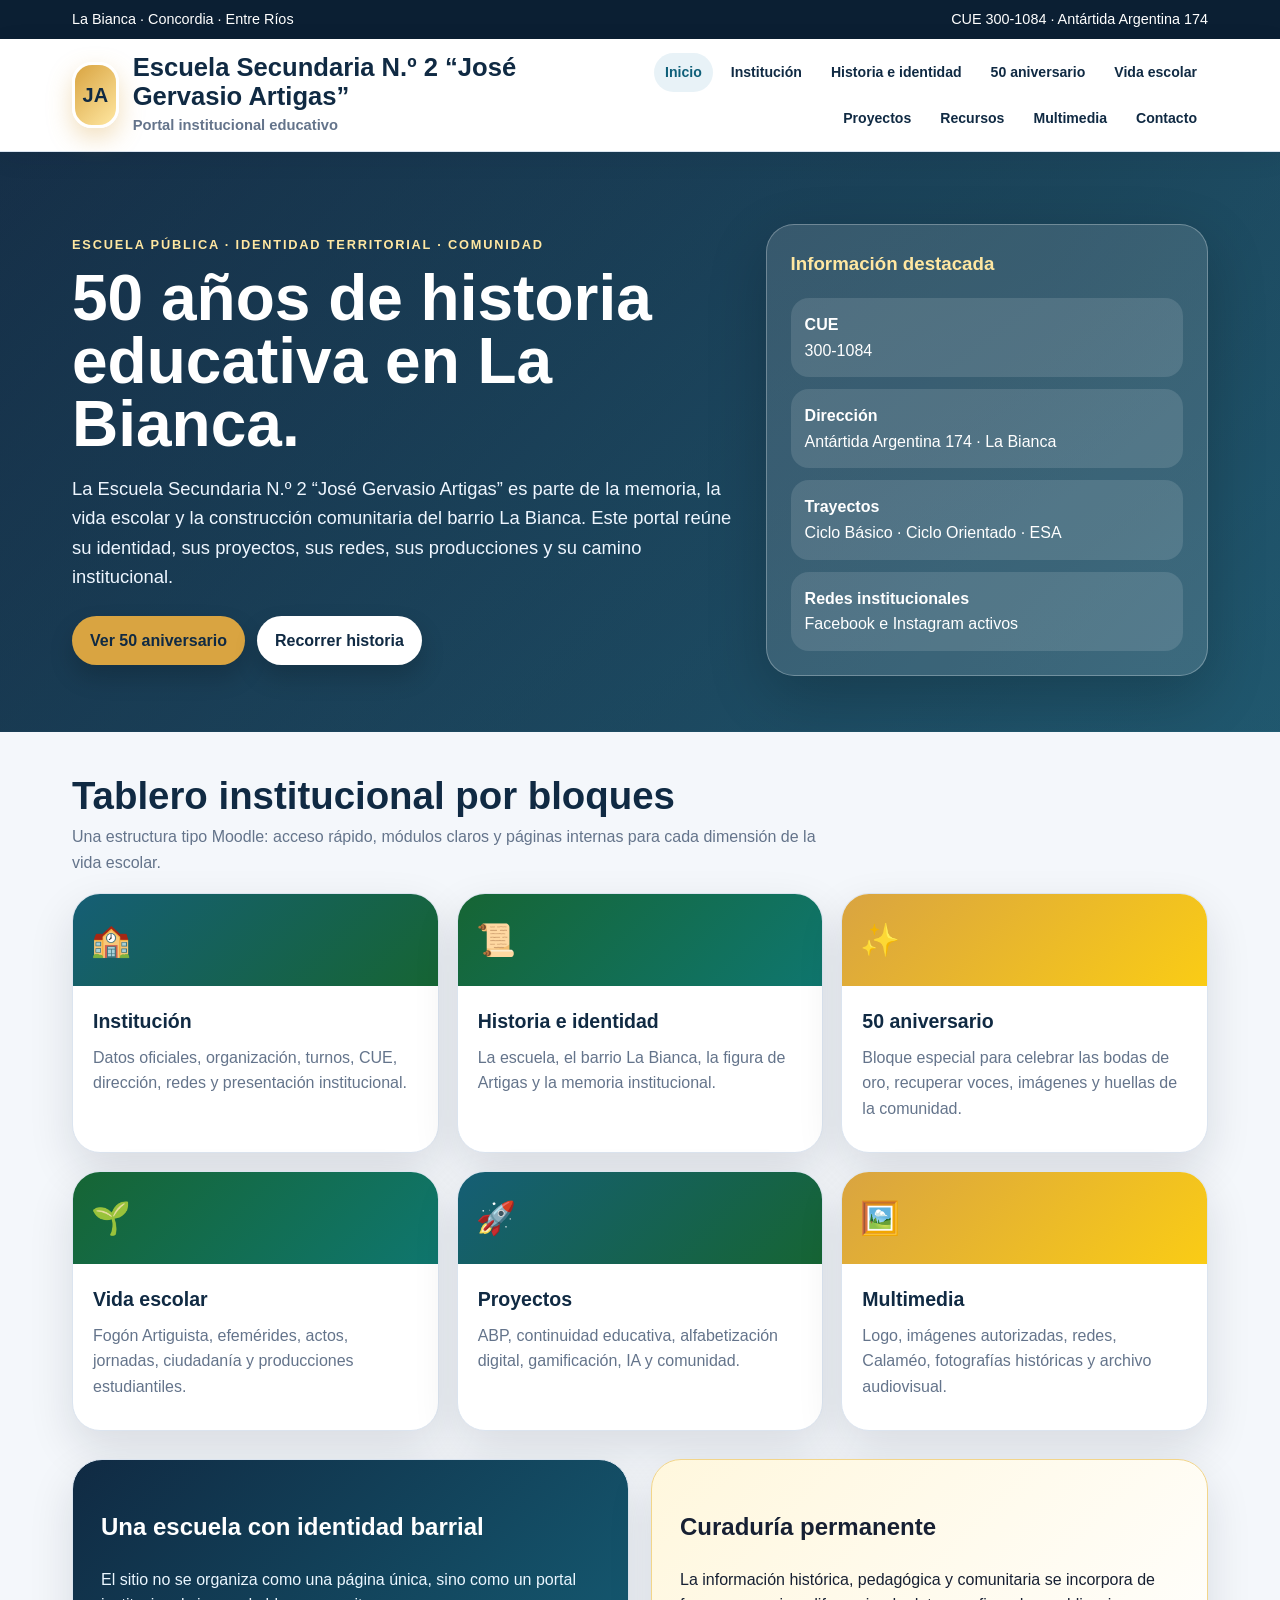
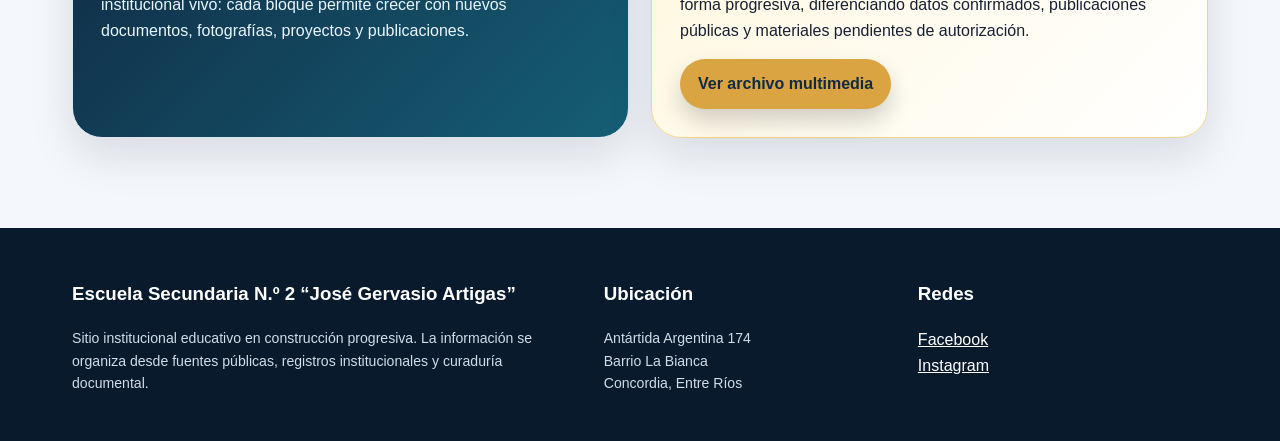
==== commit 301cf935: "V8" ====
--- a/index.html
+++ b/index.html
@@ -1 +1,21 @@
-<!DOCTYPE html><html lang="es"><head><meta charset="UTF-8"><meta name="viewport" content="width=device-width, initial-scale=1.0"><title>Inicio · Escuela Artigas</title><link rel="stylesheet" href="styles.css"></head><body><header class="site-header"><div class="brand"><div class="logo-mark">JA</div><div><h1>Escuela Secundaria N.º 2 “José Gervasio Artigas”</h1><p>La Bianca · Concordia · Entre Ríos</p></div></div><nav class="topnav"><a href="index.html">Inicio</a><a href="institucion.html">Institución</a><a href="historia.html">Historia e identidad</a><a href="50-aniversario.html">50 aniversario</a><a href="vida-escolar.html">Vida escolar</a><a href="proyectos.html">Proyectos</a><a href="recursos.html">Recursos</a><a href="multimedia.html">Multimedia</a><a href="curaduria.html">Curaduría</a><a href="contacto.html">Contacto</a></nav></header><main><section class="hero"><div class="hero-panel"><div class="eyebrow">Portal institucional educativo</div><h2>50 años de escuela pública en La Bianca.</h2><p>La Escuela Secundaria N.º 2 “José Gervasio Artigas” construye día a día una comunidad educativa atravesada por la memoria, la participación, la continuidad de trayectorias y el compromiso con el barrio.</p><div class="pill-row"><span class="pill">CUE 300-1084</span><span class="pill">Antártida Argentina 174</span><span class="pill">Ciclo Básico · Orientado · ESA</span><span class="pill">Facebook e Instagram institucional</span></div></div><aside class="hero-side"><div class="fact-card"><strong>Identidad territorial</strong><p>Una escuela pública ubicada en el corazón de barrio La Bianca, con presencia institucional, comunitaria y cultural.</p></div><div class="fact-card"><strong>Hito institucional</strong><p>El 50.º aniversario aparece confirmado en publicaciones institucionales y legislativas localizadas en la búsqueda pública.</p></div><div class="fact-card"><strong>Vida escolar activa</strong><p>Fogón Artiguista, producciones artísticas, efemérides, proyectos, prácticas educativas y actividades comunitarias.</p></div></aside></section><section class="section-title"><h2>Tablero de módulos</h2><p>El sitio se organiza como portal modular: cada bloque abre una sección propia, no una página única extensa.</p></section><section class="grid"><a class="module-card" href="institucion.html"><div class="icon">🏫</div><strong>Institución</strong><p>Datos oficiales, organización escolar, turnos, CUE, dirección y redes institucionales.</p></a><a class="module-card" href="historia.html"><div class="icon">📜</div><strong>Historia e identidad</strong><p>Memoria institucional, La Bianca, figura de Artigas y línea de tiempo.</p></a><a class="module-card" href="50-aniversario.html"><div class="icon">✨</div><strong>50 aniversario</strong><p>Bloque central para recuperar celebraciones, homenajes, voces e imágenes de las bodas de oro.</p></a><a class="module-card" href="vida-escolar.html"><div class="icon">🌱</div><strong>Vida escolar</strong><p>Efemérides, jornadas, convivencia, producciones y participación estudiantil.</p></a><a class="module-card" href="proyectos.html"><div class="icon">🚀</div><strong>Proyectos</strong><p>ABP, prácticas educativas, tecnología, continuidad educativa y vínculo comunitario.</p></a><a class="module-card" href="multimedia.html"><div class="icon">🎥</div><strong>Multimedia</strong><p>Galerías, videos, publicaciones, redes, logo y archivo visual autorizado.</p></a></section><section class="banner dark"><h2>Una escuela que también se cuenta desde sus redes</h2><p>El portal debe dialogar con Facebook, Instagram, Calaméo y registros públicos, integrando la huella digital de la institución sin duplicarla.</p><a class="button light" href="curaduria.html">Ver dossier de curaduría</a></section></main><footer><div><strong>Escuela Secundaria N.º 2 “José Gervasio Artigas”</strong><br>Antártida Argentina 174 · Barrio La Bianca · Concordia · Entre Ríos</div><div class="footer-links"><a href="https://www.facebook.com/Esc.Sec.Artigas.Oficial/">Facebook</a><a href="https://www.instagram.com/escuela2artigas/">Instagram</a></div><p class="small">Sitio institucional educativo en construcción progresiva. Contenidos curados desde fuentes públicas y registros institucionales. Las imágenes reales deben incorporarse solo con autorización institucional.</p></footer></body></html>+<!DOCTYPE html>
+<html lang="es">
+<head>
+<meta charset="UTF-8"><meta name="viewport" content="width=device-width, initial-scale=1.0">
+<title>Inicio · Escuela Secundaria N.º 2 José Gervasio Artigas</title>
+<style>
+:root{--azul:#102a43;--azul2:#155e75;--verde:#166534;--oro:#d9a441;--crema:#fff8ec;--fondo:#f4f7fb;--texto:#172033;--muted:#64748b;--card:#ffffff;--line:#dbe4ef;--shadow:0 18px 45px rgba(15,23,42,.12)}
+*{box-sizing:border-box}html{scroll-behavior:smooth}body{margin:0;font-family:"Segoe UI",Roboto,Arial,sans-serif;background:var(--fondo);color:var(--texto);line-height:1.6}a{color:inherit}.topbar{background:#0b1f33;color:white;font-size:.9rem}.topbar-inner{max-width:1180px;margin:auto;padding:8px 22px;display:flex;justify-content:space-between;gap:14px;flex-wrap:wrap}.site-header{position:sticky;top:0;z-index:50;background:rgba(255,255,255,.96);backdrop-filter:blur(12px);border-bottom:1px solid var(--line);box-shadow:0 6px 24px rgba(15,23,42,.08)}.header-inner{max-width:1180px;margin:auto;padding:14px 22px;display:flex;align-items:center;justify-content:space-between;gap:20px}.brand{display:flex;align-items:center;gap:14px;text-decoration:none}.logo{width:66px;height:66px;border-radius:20px;background:linear-gradient(135deg,var(--oro),#ffe7a1);display:grid;place-items:center;color:#102a43;font-weight:900;font-size:1.25rem;box-shadow:0 10px 25px rgba(217,164,65,.35);border:3px solid white}.brand h1{margin:0;font-size:clamp(1.1rem,2vw,1.65rem);line-height:1.15;color:var(--azul)}.brand p{margin:2px 0 0;color:var(--muted);font-weight:700;font-size:.92rem}.nav{display:flex;gap:7px;flex-wrap:wrap;justify-content:flex-end}.nav a{text-decoration:none;color:var(--azul);font-weight:800;font-size:.88rem;padding:8px 11px;border-radius:999px}.nav a:hover,.nav a.active{background:#e8f2f7;color:#0f5f79}.hero{position:relative;overflow:hidden;background:linear-gradient(135deg,rgba(16,42,67,.96),rgba(21,94,117,.92)),radial-gradient(circle at 82% 18%,rgba(217,164,65,.45),transparent 28%);color:white}.hero:before{content:"";position:absolute;inset:0;background:linear-gradient(90deg,rgba(16,42,67,.96),rgba(16,42,67,.76)),url('img/portada-institucional.jpg');background-size:cover;background-position:center;opacity:.38}.hero-inner{position:relative;max-width:1180px;margin:auto;padding:72px 22px 56px;display:grid;grid-template-columns:1.2fr .8fr;gap:30px;align-items:center}.eyebrow{text-transform:uppercase;letter-spacing:.14em;color:#ffe7a1;font-weight:900;font-size:.8rem}.hero h2{font-size:clamp(2.25rem,5vw,4.7rem);line-height:.98;margin:12px 0 16px;max-width:850px}.hero p{font-size:1.15rem;color:#eef6ff;max-width:760px}.hero-actions{display:flex;gap:12px;flex-wrap:wrap;margin-top:24px}.btn{display:inline-flex;align-items:center;gap:8px;text-decoration:none;border-radius:999px;padding:12px 18px;font-weight:900;background:var(--oro);color:#102a43;box-shadow:0 12px 25px rgba(0,0,0,.18)}.btn.secondary{background:white;color:var(--azul)}.hero-card{background:rgba(255,255,255,.13);border:1px solid rgba(255,255,255,.28);border-radius:28px;padding:24px;box-shadow:0 20px 60px rgba(0,0,0,.2)}.hero-card h3{margin-top:0;color:#ffe7a1}.quick-facts{display:grid;gap:12px}.fact{background:rgba(255,255,255,.12);border-radius:18px;padding:14px}.fact strong{display:block;color:white}.container{max-width:1180px;margin:auto;padding:44px 22px}.section-head{display:flex;justify-content:space-between;align-items:end;gap:20px;margin-bottom:18px}.section-head h2{font-size:clamp(1.7rem,3vw,2.8rem);line-height:1.05;margin:0;color:var(--azul)}.section-head p{margin:8px 0 0;color:var(--muted);max-width:760px}.moodle-grid{display:grid;grid-template-columns:repeat(3,1fr);gap:18px}.block{background:var(--card);border:1px solid var(--line);border-radius:28px;overflow:hidden;box-shadow:var(--shadow);text-decoration:none;display:flex;flex-direction:column;min-height:260px;transition:.18s transform,.18s box-shadow}.block:hover{transform:translateY(-5px);box-shadow:0 25px 60px rgba(15,23,42,.18)}.block-media{height:92px;background:linear-gradient(135deg,var(--azul2),var(--verde));display:flex;align-items:center;padding:18px;color:white;font-size:2rem}.block:nth-child(2n) .block-media{background:linear-gradient(135deg,var(--verde),#0f766e)}.block:nth-child(3n) .block-media{background:linear-gradient(135deg,var(--oro),#facc15);color:#102a43}.block-body{padding:20px}.block-body h3{margin:0 0 7px;color:var(--azul);font-size:1.22rem}.block-body p{margin:0;color:var(--muted)}.wide{grid-column:span 2}.panel{background:white;border:1px solid var(--line);border-radius:30px;padding:28px;box-shadow:var(--shadow)}.panel.blue{background:linear-gradient(135deg,var(--azul),var(--azul2));color:white}.panel.blue p,.panel.blue li{color:#eaf6ff}.panel.gold{background:linear-gradient(135deg,#fff7dd,#fff);border-color:#f2d58a}.split{display:grid;grid-template-columns:1fr 1fr;gap:22px}.cards{display:grid;grid-template-columns:repeat(3,1fr);gap:16px}.mini{background:white;border:1px solid var(--line);border-radius:22px;padding:20px}.mini h3{margin:0 0 6px;color:var(--azul)}.badge{display:inline-flex;border-radius:999px;background:#e8f2f7;color:#0f5f79;padding:6px 10px;font-weight:900;font-size:.82rem;margin:3px}.timeline{display:grid;gap:14px}.timeline-item{display:grid;grid-template-columns:130px 1fr;gap:18px;background:white;border:1px solid var(--line);border-radius:22px;padding:18px}.year{font-size:1.3rem;font-weight:900;color:#b7791f}.page-hero{background:linear-gradient(135deg,var(--azul),var(--azul2));color:white;border-radius:0 0 36px 36px}.page-hero .container{padding-top:46px;padding-bottom:46px}.page-hero h2{font-size:clamp(2rem,4vw,3.6rem);line-height:1;margin:0 0 12px}.page-hero p{font-size:1.08rem;max-width:850px;color:#eaf6ff}.list{padding-left:18px}.list li{margin:8px 0}.source{font-size:.9rem;color:var(--muted)}.alert{background:#fff7dd;border-left:6px solid var(--oro);border-radius:18px;padding:18px}.placeholder{background:linear-gradient(135deg,#eef6ff,#ffffff);border:2px dashed #aac2d3;border-radius:24px;min-height:210px;display:grid;place-items:center;text-align:center;padding:20px;color:#52667a}.socials{display:flex;gap:12px;flex-wrap:wrap}.socials a{background:#e8f2f7;color:var(--azul);text-decoration:none;border-radius:999px;padding:10px 14px;font-weight:900}.footer{background:#081a2c;color:white;margin-top:46px}.footer .container{padding-top:32px;padding-bottom:32px}.footer-grid{display:grid;grid-template-columns:1.4fr .8fr .8fr;gap:24px}.footer a{color:white}.small{font-size:.88rem;color:#d2dce8}.skip{position:absolute;left:-999px;top:auto}.skip:focus{left:10px;top:10px;z-index:100;background:white;padding:10px}@media(max-width:980px){.hero-inner{grid-template-columns:1fr}.moodle-grid,.cards,.split,.footer-grid{grid-template-columns:1fr}.wide{grid-column:span 1}.header-inner{align-items:flex-start;flex-direction:column}.nav{justify-content:flex-start}.site-header{position:relative}.timeline-item{grid-template-columns:1fr}}@media(max-width:560px){.topbar-inner{display:block}.hero-inner{padding-top:46px}.logo{width:56px;height:56px}.container{padding-left:16px;padding-right:16px}.hero h2{font-size:2.2rem}.block{min-height:auto}}
+</style>
+</head>
+<body>
+<a class="skip" href="#contenido">Saltar al contenido</a>
+<div class="topbar"><div class="topbar-inner"><span>La Bianca · Concordia · Entre Ríos</span><span>CUE 300-1084 · Antártida Argentina 174</span></div></div>
+<header class="site-header"><div class="header-inner"><a class="brand" href="index.html" aria-label="Inicio"><div class="logo">JA</div><div><h1>Escuela Secundaria N.º 2 “José Gervasio Artigas”</h1><p>Portal institucional educativo</p></div></a><nav class="nav" aria-label="Navegación principal"><a class="active" href="index.html">Inicio</a><a class="" href="institucion.html">Institución</a><a class="" href="historia.html">Historia e identidad</a><a class="" href="50-aniversario.html">50 aniversario</a><a class="" href="vida-escolar.html">Vida escolar</a><a class="" href="proyectos.html">Proyectos</a><a class="" href="recursos.html">Recursos</a><a class="" href="multimedia.html">Multimedia</a><a class="" href="contacto.html">Contacto</a></nav></div></header>
+
+<main id="contenido">
+<section class="hero"><div class="hero-inner"><div><div class="eyebrow">Escuela pública · Identidad territorial · Comunidad</div><h2>50 años de historia educativa en La Bianca.</h2><p>La Escuela Secundaria N.º 2 “José Gervasio Artigas” es parte de la memoria, la vida escolar y la construcción comunitaria del barrio La Bianca. Este portal reúne su identidad, sus proyectos, sus redes, sus producciones y su camino institucional.</p><div class="hero-actions"><a class="btn" href="50-aniversario.html">Ver 50 aniversario</a><a class="btn secondary" href="historia.html">Recorrer historia</a></div></div><aside class="hero-card"><h3>Información destacada</h3><div class="quick-facts"><div class="fact"><strong>CUE</strong>300-1084</div><div class="fact"><strong>Dirección</strong>Antártida Argentina 174 · La Bianca</div><div class="fact"><strong>Trayectos</strong>Ciclo Básico · Ciclo Orientado · ESA</div><div class="fact"><strong>Redes institucionales</strong>Facebook e Instagram activos</div></div></aside></div></section>
+<div class="container"><div class="section-head"><div><h2>Tablero institucional por bloques</h2><p>Una estructura tipo Moodle: acceso rápido, módulos claros y páginas internas para cada dimensión de la vida escolar.</p></div></div><section class="moodle-grid"><a class="block" href="institucion.html"><div class="block-media">🏫</div><div class="block-body"><h3>Institución</h3><p>Datos oficiales, organización, turnos, CUE, dirección, redes y presentación institucional.</p></div></a><a class="block" href="historia.html"><div class="block-media">📜</div><div class="block-body"><h3>Historia e identidad</h3><p>La escuela, el barrio La Bianca, la figura de Artigas y la memoria institucional.</p></div></a><a class="block" href="50-aniversario.html"><div class="block-media">✨</div><div class="block-body"><h3>50 aniversario</h3><p>Bloque especial para celebrar las bodas de oro, recuperar voces, imágenes y huellas de la comunidad.</p></div></a><a class="block" href="vida-escolar.html"><div class="block-media">🌱</div><div class="block-body"><h3>Vida escolar</h3><p>Fogón Artiguista, efemérides, actos, jornadas, ciudadanía y producciones estudiantiles.</p></div></a><a class="block" href="proyectos.html"><div class="block-media">🚀</div><div class="block-body"><h3>Proyectos</h3><p>ABP, continuidad educativa, alfabetización digital, gamificación, IA y comunidad.</p></div></a><a class="block" href="multimedia.html"><div class="block-media">🖼️</div><div class="block-body"><h3>Multimedia</h3><p>Logo, imágenes autorizadas, redes, Calaméo, fotografías históricas y archivo audiovisual.</p></div></a></section><section class="split" style="margin-top:28px"><div class="panel blue"><h2>Una escuela con identidad barrial</h2><p>El sitio no se organiza como una página única, sino como un portal institucional vivo: cada bloque permite crecer con nuevos documentos, fotografías, proyectos y publicaciones.</p></div><div class="panel gold"><h2>Curaduría permanente</h2><p>La información histórica, pedagógica y comunitaria se incorpora de forma progresiva, diferenciando datos confirmados, publicaciones públicas y materiales pendientes de autorización.</p><a class="btn" href="multimedia.html">Ver archivo multimedia</a></div></section></div>
+</main>
+<footer class="footer"><div class="container footer-grid"><div><h3>Escuela Secundaria N.º 2 “José Gervasio Artigas”</h3><p class="small">Sitio institucional educativo en construcción progresiva. La información se organiza desde fuentes públicas, registros institucionales y curaduría documental.</p></div><div><h3>Ubicación</h3><p class="small">Antártida Argentina 174<br>Barrio La Bianca<br>Concordia, Entre Ríos</p></div><div><h3>Redes</h3><p><a href="https://www.facebook.com/Esc.Sec.Artigas.Oficial/">Facebook</a><br><a href="https://www.instagram.com/escuela2artigas/">Instagram</a></p></div></div></footer>
+</body></html>
